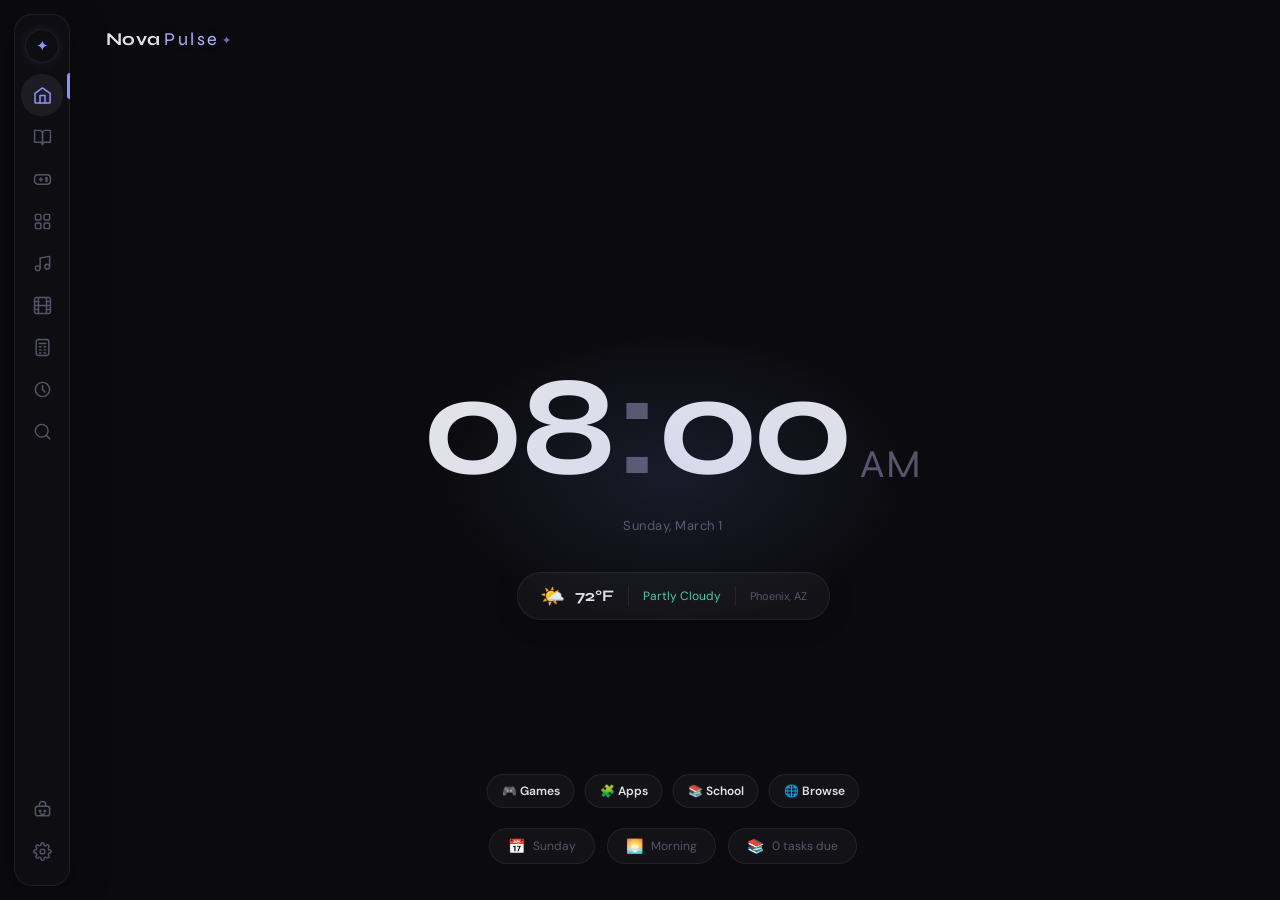
==== index.html @ 495b1337 "Merge branch 'main' into codex/make-proxy-browser-work-with-preferred-settings-zuhk61" ====
<!DOCTYPE html>
<html lang="en" data-theme="dark">
<head>
<meta charset="UTF-8">
<meta name="viewport" content="width=device-width, initial-scale=1.0">
<title>Nova Pulse ✦</title>
<link href="https://fonts.googleapis.com/css2?family=DM+Sans:ital,wght@0,300;0,400;0,500;0,600;1,300&family=Syne:wght@400;700;800&display=swap" rel="stylesheet">
<link rel="stylesheet" href="nova-pulse.css">
<script src="nova-pulse.js" defer></script>
</head>
<body>
<canvas id="sc"></canvas>

<!-- CUSTOM BACKGROUND LAYER -->
<div id="custom-bg-layer">
  <video id="custom-bg-video" autoplay muted loop playsinline style="display:none;"></video>
  <div id="custom-bg-overlay"></div>
</div>

<!-- SIDEBAR -->
<div class="sidebar" id="sb">
  <div class="sb-star" onclick="go('account',null,0)" title="Account">✦</div>
  <div class="ni active" id="n-home" onclick="go('home',this,58)">
    <svg viewBox="0 0 24 24" fill="none" stroke="currentColor" stroke-linecap="round" stroke-linejoin="round"><path d="M3 9.5L12 3l9 6.5V20a1 1 0 01-1 1H4a1 1 0 01-1-1z"/><path d="M9 21V12h6v9"/></svg>
    <div class="tip">Home ✦</div>
  </div>
  <div class="ni" id="n-school" onclick="go('school',this,104)">
    <svg viewBox="0 0 24 24" fill="none" stroke="currentColor" stroke-linecap="round" stroke-linejoin="round"><path d="M2 3h6a4 4 0 014 4v14a3 3 0 00-3-3H2z"/><path d="M22 3h-6a4 4 0 00-4 4v14a3 3 0 013-3h7z"/></svg>
    <div class="tip">School Hub ✦</div>
  </div>
  <div class="ni" id="n-games" onclick="go('games',this,150)">
    <svg viewBox="0 0 24 24" fill="none" stroke="currentColor" stroke-linecap="round" stroke-linejoin="round"><rect x="2" y="6" width="20" height="12" rx="4"/><line x1="8" y1="12" x2="12" y2="12"/><line x1="10" y1="10" x2="10" y2="14"/><circle cx="17" cy="10.5" r=".9" fill="currentColor"/><circle cx="17" cy="13.5" r=".9" fill="currentColor"/></svg>
    <div class="tip">Games ✦</div>
  </div>
  <div class="ni" id="n-apps" onclick="go('apps',this,196)">
    <svg viewBox="0 0 24 24" fill="none" stroke="currentColor" stroke-linecap="round" stroke-linejoin="round"><rect x="3" y="3" width="7" height="7" rx="1.5"/><rect x="14" y="3" width="7" height="7" rx="1.5"/><rect x="3" y="14" width="7" height="7" rx="1.5"/><rect x="14" y="14" width="7" height="7" rx="1.5"/></svg>
    <div class="tip">Apps ✦</div>
  </div>
  <div class="ni" id="n-music" onclick="go('music',this,242)">
    <svg viewBox="0 0 24 24" fill="none" stroke="currentColor" stroke-linecap="round" stroke-linejoin="round"><path d="M9 18V5l12-2v13"/><circle cx="6" cy="18" r="3"/><circle cx="18" cy="16" r="3"/></svg>
    <div class="tip">Music ✦</div>
  </div>
  <div class="ni" id="n-movies" onclick="go('movies',this,288)">
    <svg viewBox="0 0 24 24" fill="none" stroke="currentColor" stroke-linecap="round" stroke-linejoin="round"><rect x="2" y="2" width="20" height="20" rx="2"/><line x1="7" y1="2" x2="7" y2="22"/><line x1="17" y1="2" x2="17" y2="22"/><line x1="2" y1="12" x2="22" y2="12"/><line x1="2" y1="7" x2="7" y2="7"/><line x1="17" y1="7" x2="22" y2="7"/><line x1="2" y1="17" x2="7" y2="17"/><line x1="17" y1="17" x2="22" y2="17"/></svg>
    <div class="tip">Movies ✦</div>
  </div>
  <div class="ni" id="n-calculator" onclick="go('calculator',this,334)">
    <svg viewBox="0 0 24 24" fill="none" stroke="currentColor" stroke-linecap="round" stroke-linejoin="round"><rect x="4" y="2" width="16" height="20" rx="3"/><line x1="8" y1="7" x2="16" y2="7"/><line x1="8" y1="11" x2="10" y2="11"/><line x1="14" y1="11" x2="16" y2="11"/><line x1="8" y1="15" x2="10" y2="15"/><line x1="14" y1="15" x2="16" y2="15"/><line x1="8" y1="19" x2="10" y2="19"/><line x1="14" y1="19" x2="16" y2="19"/></svg>
    <div class="tip">Calculator ✦</div>
  </div>
  <div class="ni" id="n-pomodoro" onclick="go('pomodoro',this,380)">
    <svg viewBox="0 0 24 24" fill="none" stroke="currentColor" stroke-linecap="round" stroke-linejoin="round"><circle cx="12" cy="12" r="9"/><polyline points="12 7 12 12 15 15"/></svg>
    <div class="tip">Focus Timer ✦</div>
  </div>
  <div class="ni" id="n-browse" onclick="go('browse',this,426)">
    <svg viewBox="0 0 24 24" fill="none" stroke="currentColor" stroke-linecap="round" stroke-linejoin="round"><circle cx="11" cy="11" r="8"/><path d="M21 21l-4.35-4.35"/></svg>
    <div class="tip">Browse ✦</div>
  </div>
  <div class="spacer"></div>
  <div class="ni" id="n-ai" onclick="go('ai',this,0)">
    <svg viewBox="0 0 24 24" fill="none" stroke="currentColor" stroke-linecap="round" stroke-linejoin="round"><rect x="3" y="8" width="18" height="12" rx="3"/><path d="M8 8V6a4 4 0 018 0v2"/><circle cx="9" cy="14" r="1" fill="currentColor"/><circle cx="15" cy="14" r="1" fill="currentColor"/><path d="M9.5 17.5s.8.8 2.5.8 2.5-.8 2.5-.8"/></svg>
    <div class="tip">Nova AI ✦</div>
  </div>
  <div class="ni" id="n-settings" onclick="go('settings',this,0)">
    <svg viewBox="0 0 24 24" fill="none" stroke="currentColor" stroke-linecap="round" stroke-linejoin="round"><circle cx="12" cy="12" r="3"/><path d="M19.4 15a1.65 1.65 0 00.33 1.82l.06.06a2 2 0 010 2.83 2 2 0 01-2.83 0l-.06-.06a1.65 1.65 0 00-1.82-.33 1.65 1.65 0 00-1 1.51V21a2 2 0 01-4 0v-.09A1.65 1.65 0 009 19.4a1.65 1.65 0 00-1.82.33l-.06.06a2 2 0 01-2.83-2.83l.06-.06A1.65 1.65 0 004.68 15a1.65 1.65 0 00-1.51-1H3a2 2 0 010-4h.09A1.65 1.65 0 004.6 9a1.65 1.65 0 00-.33-1.82l-.06-.06a2 2 0 012.83-2.83l.06.06A1.65 1.65 0 009 4.68a1.65 1.65 0 001-1.51V3a2 2 0 014 0v.09a1.65 1.65 0 001 1.51 1.65 1.65 0 001.82-.33l.06-.06a2 2 0 012.83 2.83l-.06.06A1.65 1.65 0 0019.4 9a1.65 1.65 0 001.51 1H21a2 2 0 010 4h-.09a1.65 1.65 0 00-1.51 1z"/></svg>
    <div class="tip">Settings ✦</div>
  </div>
</div>

<!-- MAIN -->
<div class="main">
  <div class="topbar">
    <div id="pageLabel"><span class="brand-nova">Nova</span><span class="brand-pulse">Pulse</span><span class="brand-star">✦</span></div>
    <div id="greetBar"></div>
  </div>

  <!-- HOME -->
  <div class="page on" id="p-home">
    <div class="home-center">
      <div class="home-clock-wrap">
        <div class="home-greeting" id="hg">Good morning ☀️</div>
        <div class="home-clock">
          <span id="hh">08</span><span class="colon">:</span><span id="hm">00</span><span class="ampm" id="hampm">AM</span>
        </div>
        <div class="home-date" id="hdate">Sunday, March 1</div>
        <div class="home-weather">
          <span id="wIcon">🌤️</span>
          <div class="hw-temp" id="wTemp">72°F</div>
          <div class="hw-sep"></div>
          <div class="hw-desc" id="wDesc">Partly Cloudy</div>
          <div class="hw-sep"></div>
          <div class="hw-city">Phoenix, AZ</div>
        </div>
      </div>
      <div class="home-bottom">
        <div class="hb-pill"><span class="icon">📅</span><span id="hb-day">Sunday</span></div>
        <div class="hb-pill"><span class="icon" id="hb-icon">🌅</span><span id="hb-part">Morning</span></div>
        <div class="hb-pill" onclick="go('school',document.getElementById('n-school'),104)" style="cursor:pointer;"><span class="icon">📚</span><span id="task-count-pill">0 tasks due</span></div>
      </div>
      <div class="home-quick-nav">
        <button class="hq-btn" onclick="go('games',document.getElementById('n-games'),150)">🎮 Games</button>
        <button class="hq-btn" onclick="go('apps',document.getElementById('n-apps'),196)">🧩 Apps</button>
        <button class="hq-btn" onclick="go('school',document.getElementById('n-school'),104)">📚 School</button>
        <button class="hq-btn" onclick="go('browse',document.getElementById('n-browse'),426)">🌐 Browse</button>
      </div>
    </div>
  </div>

  <!-- SCHOOL HUB -->
  <div class="page" id="p-school">
    <div class="school-wrap">
      <div class="school-tasks">
        <div class="sh-panel" style="flex:1;display:flex;flex-direction:column;">
          <div class="sh-panel-title">To-Do<span class="badge" id="task-badge">0</span></div>
          <div class="subject-pills" id="subj-pills">
            <div class="subj-pill active" onclick="filterSubj(this,'All')" style="border-color:var(--accent);color:var(--accent);">All</div>
            <div class="subj-pill" onclick="filterSubj(this,'Math')" data-color="#ff6b6b">Math</div>
            <div class="subj-pill" onclick="filterSubj(this,'English')" data-color="#4ecba0">English</div>
            <div class="subj-pill" onclick="filterSubj(this,'Science')" data-color="#4da6ff">Science</div>
            <div class="subj-pill" onclick="filterSubj(this,'History')" data-color="#ffd166">History</div>
            <div class="subj-pill" onclick="filterSubj(this,'Other')" data-color="#bf55ff">Other</div>
          </div>
          <div class="task-add-row">
            <input class="task-add-input" id="task-input" placeholder="Add a task..." onkeydown="if(event.key==='Enter')addTask()">
            <button class="task-add-btn" onclick="addTask()">+</button>
          </div>
          <div class="task-list" id="task-list">
            <div style="text-align:center;color:var(--muted);font-size:12px;padding:20px 0;">No tasks yet — add one above ✦</div>
          </div>
          <div class="task-progress" id="task-progress" style="display:none;">
            <div class="tp-label"><span>Progress</span><span id="tp-pct">0%</span></div>
            <div class="tp-bar"><div class="tp-fill" id="tp-fill"></div></div>
          </div>
        </div>
        <div class="sh-panel">
          <div class="sh-panel-title">Upcoming ✦</div>
          <div class="upcoming-list">
            <div class="up-item"><div class="up-dot" style="background:#ff6b6b"></div><div class="up-text">Math Test Ch. 5</div><div class="up-due">Tomorrow</div></div>
            <div class="up-item"><div class="up-dot" style="background:#4da6ff"></div><div class="up-text">Science Lab Report</div><div class="up-due">Mar 5</div></div>
            <div class="up-item"><div class="up-dot" style="background:#4ecba0"></div><div class="up-text">English Essay Draft</div><div class="up-due">Mar 8</div></div>
            <div class="up-item"><div class="up-dot" style="background:#ffd166"></div><div class="up-text">History Project</div><div class="up-due">Mar 12</div></div>
          </div>
        </div>
      </div>
      <div class="school-notes">
        <div class="notes-toolbar">
          <button class="nt-btn" onclick="fmtNote('bold')" title="Bold"><b>B</b></button>
          <button class="nt-btn" onclick="fmtNote('italic')" title="Italic"><i>I</i></button>
          <button class="nt-btn" onclick="fmtNote('underline')" title="Underline"><u>U</u></button>
          <div class="nt-sep"></div>
          <button class="nt-btn" onclick="fmtNote('insertUnorderedList')">• List</button>
          <button class="nt-btn" onclick="fmtNote('insertOrderedList')">1. List</button>
          <div class="nt-sep"></div>
          <button class="nt-btn" onclick="clearNote()">🗑️</button>
          <div style="flex:1"></div>
          <input class="nt-title" id="note-title" placeholder="Note title...">
          <button class="nt-save" onclick="saveNote()">Save ✦</button>
        </div>
        <div class="notes-tabs" id="notes-tabs">
          <div class="note-tab active" data-id="0" onclick="switchNote(0)"><span class="tab-name">General Notes</span></div>
          <div class="note-tab-add" onclick="addNote()">+ New Note</div>
        </div>
        <div class="notes-editor-wrap">
          <div class="note-editor" id="note-editor" contenteditable="true" placeholder="Start typing your notes here... ✦"></div>
          <div class="note-footer"><span id="note-words">0 words</span><span id="note-saved" style="color:var(--accent2)"></span></div>
        </div>
      </div>
    </div>
  </div>

  <!-- GAMES -->
  <div class="page" id="p-games">
    <div class="games-wrap">
      <div class="games-header">
        <div>
          <div style="font-family:'Syne',sans-serif;font-size:26px;font-weight:800;color:var(--text);letter-spacing:-.5px;">Games ✦</div>
          <div style="font-size:12px;color:var(--muted);margin-top:2px;">Your library · what's hot right now</div>
        </div>
        <div class="games-filters"><div class="gf active">All</div><div class="gf">RPG</div><div class="gf">Action</div><div class="gf">Indie</div><div class="gf">Online</div></div>
      </div>
      <div class="game-hero"><div class="game-hero-art">🌌</div><div class="game-hero-info"><div class="game-hero-tag">✦ Featured Drop</div><div class="game-hero-title">Galactic Ops II</div><div class="game-hero-desc">The most anticipated sequel is here. Drop into a new galaxy, build your squad, and dominate cross-platform multiplayer like never before.</div><div class="game-hero-badges"><div class="gbadge">🚀 Shooter</div><div class="gbadge">👥 Multiplayer</div><div class="gbadge">⭐ 4.9</div></div></div></div>
      <div class="games-grid">
        <div class="gcard"><div class="gcard-badge">NEW</div><div class="gcard-thumb">🏎️</div><div class="gcard-body"><div class="gcard-title">Speed Racer X</div><div class="gcard-meta">Racing · 2024</div></div></div>
        <div class="gcard"><div class="gcard-badge">HOT</div><div class="gcard-thumb">⚔️</div><div class="gcard-body"><div class="gcard-title">Dark Realm</div><div class="gcard-meta">RPG · Open World</div></div></div>
        <div class="gcard"><div class="gcard-thumb">🧩</div><div class="gcard-body"><div class="gcard-title">Mindrift</div><div class="gcard-meta">Puzzle · Indie</div></div></div>
        <div class="gcard"><div class="gcard-badge">TOP</div><div class="gcard-thumb">🏆</div><div class="gcard-body"><div class="gcard-title">Arena Pro</div><div class="gcard-meta">Sports · Online</div></div></div>
        <div class="gcard"><div class="gcard-thumb">🌲</div><div class="gcard-body"><div class="gcard-title">Forest Survival</div><div class="gcard-meta">Survival · Co-op</div></div></div>
        <div class="gcard"><div class="gcard-badge">NEW</div><div class="gcard-thumb">🧟</div><div class="gcard-body"><div class="gcard-title">Dead Sector</div><div class="gcard-meta">Horror · Solo</div></div></div>
        <div class="gcard"><div class="gcard-thumb">🐉</div><div class="gcard-body"><div class="gcard-title">Dragon Keep</div><div class="gcard-meta">Fantasy · RPG</div></div></div>
        <div class="gcard"><div class="gcard-badge">HOT</div><div class="gcard-thumb">🤖</div><div class="gcard-body"><div class="gcard-title">Mech Storm</div><div class="gcard-meta">Action · PvP</div></div></div>
      </div>
    </div>
  </div>

  <!-- MOVIES -->
  <div class="page" id="p-movies">
    <div class="pc">
      <div class="ptitle">Movies</div><div class="psub">Trending & your watchlist ✦</div>
      <div style="display:grid;grid-template-columns:repeat(auto-fill,minmax(160px,1fr));gap:14px;">
        <div class="gcard"><div class="gcard-thumb">🌌</div><div class="gcard-body"><div class="gcard-title">Interstellar Drift</div><div class="gcard-meta">Sci-Fi · 2h 18m</div></div></div>
        <div class="gcard"><div class="gcard-thumb">🕵️</div><div class="gcard-body"><div class="gcard-title">The Last Signal</div><div class="gcard-meta">Thriller · 1h 52m</div></div></div>
        <div class="gcard"><div class="gcard-thumb">🐉</div><div class="gcard-body"><div class="gcard-title">Dragon's Oath</div><div class="gcard-meta">Fantasy · 2h 05m</div></div></div>
        <div class="gcard"><div class="gcard-thumb">🌊</div><div class="gcard-body"><div class="gcard-title">Abyss Below</div><div class="gcard-meta">Adventure · 1h 44m</div></div></div>
        <div class="gcard"><div class="gcard-thumb">👻</div><div class="gcard-body"><div class="gcard-title">Hollow House</div><div class="gcard-meta">Horror · 1h 30m</div></div></div>
        <div class="gcard"><div class="gcard-thumb">❤️</div><div class="gcard-body"><div class="gcard-title">Last Summer</div><div class="gcard-meta">Romance · 1h 58m</div></div></div>
      </div>
    </div>
  </div>

  <!-- MUSIC -->
  <div class="page" id="p-music">
    <div class="dl-banner" id="dl-banner">
      <span>⚠️ Music requires opening this file locally in your browser — not inside Claude.ai</span>
      <span class="dl-btn" onclick="document.getElementById('dl-banner').style.display='none'">Got it ✕</span>
    </div>
    <div class="music-wrap">
      <div class="music-player" id="music-player-card">
        <div class="mp-art" id="mp-art-area">
          <div class="mp-art-glow" id="mp-art-glow"></div>
          <div class="mp-art-icon" id="mp-art-emoji">🎵</div>
          <div class="mp-visualizer" id="mp-visualizer">
            <div class="vbar" style="height:40px;--spd:.4s"></div><div class="vbar" style="height:30px;--spd:.6s"></div>
            <div class="vbar" style="height:50px;--spd:.35s"></div><div class="vbar" style="height:25px;--spd:.55s"></div>
            <div class="vbar" style="height:45px;--spd:.45s"></div><div class="vbar" style="height:35px;--spd:.5s"></div>
            <div class="vbar" style="height:55px;--spd:.3s"></div><div class="vbar" style="height:28px;--spd:.65s"></div>
          </div>
        </div>
        <div class="mp-info">
          <div class="mp-dots"><div class="mp-dot active"></div><div class="mp-dot"></div><div class="mp-dot"></div></div>
          <div class="mp-title" id="mp-title">Not Playing</div>
          <div class="mp-sub" id="mp-sub">Search a song on the right ✦</div>
        </div>
        <div class="mp-bar"><div class="mp-prog" id="mp-prog"></div></div>
        <div class="mp-controls">
          <div class="mp-btn" onclick="prevTrack()"><svg viewBox="0 0 24 24" fill="none" stroke="currentColor" stroke-linecap="round" stroke-linejoin="round"><polygon points="19 20 9 12 19 4 19 20"/><line x1="5" y1="19" x2="5" y2="5"/></svg></div>
          <div class="mp-play" id="mp-play-btn" onclick="togglePlay()"><svg id="mp-play-icon" viewBox="0 0 24 24" fill="none" stroke="currentColor" stroke-linecap="round" stroke-linejoin="round"><polygon points="5 3 19 12 5 21 5 3" fill="currentColor" stroke="none"/></svg></div>
          <div class="mp-btn" onclick="nextTrack()"><svg viewBox="0 0 24 24" fill="none" stroke="currentColor" stroke-linecap="round" stroke-linejoin="round"><polygon points="5 4 15 12 5 20 5 4"/><line x1="19" y1="5" x2="19" y2="19"/></svg></div>
        </div>
        <div class="mp-extras">
          <div class="mp-extra-btn" id="repeat-btn" onclick="toggleRepeat()"><svg viewBox="0 0 24 24" fill="none" stroke="currentColor" stroke-linecap="round" stroke-linejoin="round"><polyline points="17 1 21 5 17 9"/><path d="M3 11V9a4 4 0 014-4h14"/><polyline points="7 23 3 19 7 15"/><path d="M21 13v2a4 4 0 01-4 4H3"/></svg><span style="font-size:10px;">Repeat</span></div>
          <div class="mp-extra-btn"><svg viewBox="0 0 24 24" fill="none" stroke="currentColor" stroke-linecap="round" stroke-linejoin="round"><path d="M21 15a2 2 0 01-2 2H7l-4 4V5a2 2 0 012-2h14a2 2 0 012 2z"/></svg></div>
        </div>
      </div>
      <div class="music-right">
        <div class="src-toggle-row">
          <div class="src-toggle">
            <div class="src-opt active" id="src-yt" onclick="switchSrc('yt')">
              <svg viewBox="0 0 24 24" fill="currentColor" width="13" height="13"><path d="M23.498 6.186a3.016 3.016 0 00-2.122-2.136C19.505 3.545 12 3.545 12 3.545s-7.505 0-9.377.505A3.017 3.017 0 00.502 6.186C0 8.07 0 12 0 12s0 3.93.502 5.814a3.016 3.016 0 002.122 2.136c1.871.505 9.376.505 9.376.505s7.505 0 9.377-.505a3.015 3.015 0 002.122-2.136C24 15.93 24 12 24 12s0-3.93-.502-5.814zM9.545 15.568V8.432L15.818 12l-6.273 3.568z"/></svg>
              YouTube
            </div>
            <div class="src-opt" id="src-sc" onclick="switchSrc('sc')">
              <svg viewBox="0 0 24 24" fill="currentColor" width="13" height="13"><path d="M1.175 12.225c-.067 0-.124.048-.133.114l-.415 2.526.415 2.48c.009.067.066.114.133.114.068 0 .124-.047.133-.114l.473-2.48-.473-2.526c-.009-.067-.065-.114-.133-.114zm11.39-3.666c-.032 0-.063.006-.093.018-.054-1.259-1.094-2.263-2.37-2.263-.325 0-.634.066-.916.183-.105.042-.133.085-.134.127v8.663c.001.046.035.085.081.093h3.432c.49 0 .888-.397.888-.886V9.447c0-.49-.397-.888-.888-.888z"/></svg>
              SoundCloud
            </div>
          </div>
          <div class="src-note" id="src-note">⚠️ Save file & open locally for audio</div>
        </div>
        <div id="yt-panel">
          <div class="yt-search-wrap">
            <div class="yt-search-bar">
              <svg viewBox="0 0 24 24" fill="currentColor" width="18" height="18" style="color:#ff0000;flex-shrink:0;"><path d="M23.498 6.186a3.016 3.016 0 00-2.122-2.136C19.505 3.545 12 3.545 12 3.545s-7.505 0-9.377.505A3.017 3.017 0 00.502 6.186C0 8.07 0 12 0 12s0 3.93.502 5.814a3.016 3.016 0 002.122 2.136c1.871.505 9.376.505 9.376.505s7.505 0 9.377-.505a3.015 3.015 0 002.122-2.136C24 15.93 24 12 24 12s0-3.93-.502-5.814zM9.545 15.568V8.432L15.818 12l-6.273 3.568z"/></svg>
              <input class="yt-search-input" id="yt-search-input" placeholder="Search any song, artist, album..." onkeydown="if(event.key==='Enter')ytSearch()">
              <button class="yt-search-btn" onclick="ytSearch()">Search</button>
            </div>
          </div>
        </div>
        <div id="sc-panel" style="display:none;flex-direction:column;gap:6px;">
          <div class="sc-add-wrap">
            <div style="color:#ff5500;display:flex;align-items:center;flex-shrink:0;">
              <svg viewBox="0 0 24 24" fill="currentColor" width="16" height="16"><path d="M1.175 12.225c-.067 0-.124.048-.133.114l-.415 2.526.415 2.48c.009.067.066.114.133.114.068 0 .124-.047.133-.114l.473-2.48-.473-2.526c-.009-.067-.065-.114-.133-.114z"/></svg>
            </div>
            <input class="sc-url-input" id="sc-url-input" placeholder="Paste a SoundCloud track URL..." onkeydown="if(event.key==='Enter')addScTrack()">
            <button class="sc-add-btn" onclick="addScTrack()">Add ✦</button>
          </div>
          <div class="sc-hint" id="sc-hint">e.g. soundcloud.com/artist/track-name</div>
          <iframe id="sc-iframe" style="display:none;" allow="autoplay"></iframe>
        </div>
        <div class="ms-list" id="ms-list">
          <div class="ms-empty"><div class="ms-empty-icon">▶️</div><div class="ms-empty-txt">Search a song above to start playing ✦</div></div>
        </div>
      </div>
    </div>
  </div>

  <!-- APPS -->
  <div class="page" id="p-apps">
    <div class="apps-wrap">
      <div style="display:flex;align-items:flex-end;justify-content:space-between;"><div><div style="font-family:'Syne',sans-serif;font-size:26px;font-weight:800;color:var(--text);letter-spacing:-.5px;">Apps ✦</div><div style="font-size:12px;color:var(--muted);margin-top:2px;">Your tools, utilities & daily drivers</div></div><div style="font-size:11px;color:var(--accent);font-style:italic;">Pulse picks ✦</div></div>
      <div class="apps-featured">
        <div class="app-feature-card"><div class="app-feat-icon">🗒️</div><div><div class="app-feat-name">Quick Notes</div><div class="app-feat-desc">Jot it down fast. Clean, minimal, no clutter.</div><div class="app-feat-tag">✦ Daily Driver</div></div></div>
        <div class="app-feature-card"><div class="app-feat-icon">🌤️</div><div><div class="app-feat-name">Weather Live</div><div class="app-feat-desc">Real-time forecasts, radar & hourly breakdowns.</div><div class="app-feat-tag">✦ Always On</div></div></div>
        <div class="app-feature-card"><div class="app-feat-icon">📊</div><div><div class="app-feat-name">Focus Stats</div><div class="app-feat-desc">Track your productive hours & streaks.</div><div class="app-feat-tag">✦ Productivity</div></div></div>
        <div class="app-feature-card"><div class="app-feat-icon">🔐</div><div><div class="app-feat-name">Vault</div><div class="app-feat-desc">Encrypted password & secrets manager.</div><div class="app-feat-tag">✦ Security</div></div></div>
      </div>
      <div><div class="apps-section-label">Utilities</div><div style="margin-top:10px;" class="apps-icon-grid"><div class="app-icon-btn"><div class="app-icon-box">🧮</div><div class="app-icon-label">Calc</div></div><div class="app-icon-btn"><div class="app-icon-box">📅</div><div class="app-icon-label">Calendar</div></div><div class="app-icon-btn"><div class="app-icon-box">⏱️</div><div class="app-icon-label">Timer</div></div><div class="app-icon-btn"><div class="app-icon-box">🔔</div><div class="app-icon-label">Reminders</div></div><div class="app-icon-btn"><div class="app-icon-box">📋</div><div class="app-icon-label">Clipboard</div></div><div class="app-icon-btn"><div class="app-icon-box">🗺️</div><div class="app-icon-label">Maps</div></div><div class="app-icon-btn"><div class="app-icon-box">💱</div><div class="app-icon-label">Convert</div></div><div class="app-icon-btn"><div class="app-icon-box">📡</div><div class="app-icon-label">Network</div></div></div></div>
      <div><div class="apps-section-label">Creative</div><div style="margin-top:10px;" class="apps-icon-grid"><div class="app-icon-btn"><div class="app-icon-box">🎨</div><div class="app-icon-label">Draw</div></div><div class="app-icon-btn"><div class="app-icon-box">📷</div><div class="app-icon-label">Camera</div></div><div class="app-icon-btn"><div class="app-icon-box">✂️</div><div class="app-icon-label">Edit</div></div><div class="app-icon-btn"><div class="app-icon-box">🎬</div><div class="app-icon-label">Clips</div></div><div class="app-icon-btn"><div class="app-icon-box">🖋️</div><div class="app-icon-label">Write</div></div><div class="app-icon-btn"><div class="app-icon-box">🎙️</div><div class="app-icon-label">Record</div></div></div></div>
    </div>
  </div>

  <!-- BROWSE -->
  <div class="page" id="p-browse">
    <div class="browse-wrap">
      <div class="browse-header-row">
        <div><div class="browse-title">Browse <span>Everything</span> ✦</div></div>
        <div class="browse-status" id="browse-status">Preferred proxy: Scramjet ✦</div>
      </div>
      <div class="browse-browser" id="browse-browser-shell">
        <div class="browse-toolbar">
          <div class="browse-toolbar-left">
            <button class="proxy-opt active" data-proxy="scramjet" onclick="setBrowseProxy('scramjet',this)">Scramjet</button>
            <button class="proxy-opt" data-proxy="ultraviolet" onclick="setBrowseProxy('ultraviolet',this)">Ultraviolet</button>
            <button class="proxy-opt" data-proxy="direct" onclick="setBrowseProxy('direct',this)">Direct</button>
          </div>
          <div class="browse-toolbar-right">
            <button class="browse-tool-btn" onclick="openBrowseInTab()">New Tab</button>
            <button class="browse-tool-btn" id="browse-fullscreen-btn" onclick="toggleBrowseFullscreen()">Fullscreen</button>
          </div>
        </div>
        <div class="browse-search browse-search-top">
          <svg viewBox="0 0 24 24" fill="none" stroke="currentColor" stroke-linecap="round" stroke-linejoin="round"><circle cx="11" cy="11" r="8"/><path d="M21 21l-4.35-4.35"/></svg>
          <input id="browse-input" placeholder="Search or enter URL..." onkeydown="if(event.key==='Enter')launchBrowse()">
          <button class="browse-go" onclick="launchBrowse()">Go ✦</button>
        </div>
        <div class="browse-cats browse-cats-compact">
          <div class="bcat" onclick="setBrowseInput('news.google.com')">📰 News</div><div class="bcat" onclick="setBrowseInput('espn.com')">🏅 Sports</div><div class="bcat" onclick="setBrowseInput('theverge.com')">💡 Tech</div><div class="bcat" onclick="setBrowseInput('youtube.com')">🍿 Entertainment</div><div class="bcat" onclick="setBrowseInput('finance.yahoo.com')">📈 Markets</div><div class="bcat" onclick="setBrowseInput('wikipedia.org')">🌍 World</div><div class="bcat" onclick="setBrowseInput('twitch.tv')">🎮 Gaming</div><div class="bcat" onclick="setBrowseInput('nasa.gov')">🔬 Science</div><div class="bcat" onclick="setBrowseInput('behance.net')">🎨 Art</div><div class="bcat" onclick="setBrowseInput('https://x.com/explore')">✦ Trending</div>
        </div>
        <iframe id="browse-frame" class="browse-frame" title="Nova Pulse Proxy Browser" referrerpolicy="no-referrer" sandbox="allow-forms allow-modals allow-pointer-lock allow-popups allow-same-origin allow-scripts"></iframe>
      </div>
      <div><div class="browse-title">Browse <span>Everything</span> ✦</div></div>
      <div class="browse-search">
        <svg viewBox="0 0 24 24" fill="none" stroke="currentColor" stroke-linecap="round" stroke-linejoin="round"><circle cx="11" cy="11" r="8"/><path d="M21 21l-4.35-4.35"/></svg>
        <input id="browse-input" placeholder="Search or enter URL..." onkeydown="if(event.key==='Enter')launchBrowse()">
        <button class="browse-go" onclick="launchBrowse()">Go ✦</button>
      </div>
      <div class="browse-proxy-row">
        <button class="proxy-opt active" data-proxy="scramjet" onclick="setBrowseProxy('scramjet',this)">Scramjet</button>
        <button class="proxy-opt" data-proxy="ultraviolet" onclick="setBrowseProxy('ultraviolet',this)">Ultraviolet</button>
        <button class="proxy-opt" data-proxy="direct" onclick="setBrowseProxy('direct',this)">Direct</button>
      </div>
      <div class="browse-status" id="browse-status">Preferred proxy: Scramjet ✦</div>
      <div class="browse-cats">
        <div class="bcat" onclick="setBrowseInput('news.google.com')">📰 News</div><div class="bcat" onclick="setBrowseInput('espn.com')">🏅 Sports</div><div class="bcat" onclick="setBrowseInput('theverge.com')">💡 Tech</div><div class="bcat" onclick="setBrowseInput('youtube.com')">🍿 Entertainment</div><div class="bcat" onclick="setBrowseInput('finance.yahoo.com')">📈 Markets</div><div class="bcat" onclick="setBrowseInput('wikipedia.org')">🌍 World</div><div class="bcat" onclick="setBrowseInput('twitch.tv')">🎮 Gaming</div><div class="bcat" onclick="setBrowseInput('nasa.gov')">🔬 Science</div><div class="bcat" onclick="setBrowseInput('behance.net')">🎨 Art</div><div class="bcat" onclick="setBrowseInput('https://x.com/explore')">✦ Trending</div>
      </div>
      <div class="browse-actions">
        <button class="browse-open-tab" onclick="openBrowseInTab()">Open in New Tab</button>
      </div>
      <iframe id="browse-frame" class="browse-frame" title="Nova Pulse Proxy Browser" referrerpolicy="no-referrer" sandbox="allow-forms allow-modals allow-pointer-lock allow-popups allow-same-origin allow-scripts"></iframe>
    </div>
  </div>

  <!-- NOVA AI -->
  <div class="page" id="p-ai">
    <div class="ai-full">
      <div class="aif-hdr">
        <div class="aif-av">✦</div>
        <div><div class="aif-nm">Nova AI ✦</div><div class="aif-st" id="ai-status">● Powered by Claude — always ready</div></div>
      </div>
      <div class="aif-msgs" id="am-f">
        <div class="msg bot">Hey! I'm Nova, powered by Claude AI ✦ Ask me anything — homework help, study tips, music, movies, life. I got you for real this time 🧠</div>
      </div>
      <div class="aif-ir">
        <input class="ai-in" id="ai-f" placeholder="Ask Nova anything..." onkeydown="if(event.key==='Enter')sendMsg()">
        <div class="ai-snd" onclick="sendMsg()"><svg viewBox="0 0 24 24" fill="none"><line x1="22" y1="2" x2="11" y2="13"/><polygon points="22 2 15 22 11 13 2 9 22 2"/></svg></div>
      </div>
    </div>
  </div>

  <!-- CALCULATOR -->
  <div class="page" id="p-calculator">
    <div class="calc-page-wrap">
      <div class="calc-page-panel">
        <div class="calc-display">
          <div class="calc-expr" id="calc-expr"></div>
          <div class="calc-result" id="calc-result">0</div>
        </div>
        <div class="calc-grid">
          <div class="cb fn clr" onclick="calcClear()">AC</div>
          <div class="cb fn" onclick="calcToggleSign()">+/−</div>
          <div class="cb fn" onclick="calcPercent()">%</div>
          <div class="cb op" onclick="calcOp('/')">÷</div>
          <div class="cb" onclick="calcNum('7')">7</div>
          <div class="cb" onclick="calcNum('8')">8</div>
          <div class="cb" onclick="calcNum('9')">9</div>
          <div class="cb op" onclick="calcOp('*')">×</div>
          <div class="cb" onclick="calcNum('4')">4</div>
          <div class="cb" onclick="calcNum('5')">5</div>
          <div class="cb" onclick="calcNum('6')">6</div>
          <div class="cb op" onclick="calcOp('-')">−</div>
          <div class="cb" onclick="calcNum('1')">1</div>
          <div class="cb" onclick="calcNum('2')">2</div>
          <div class="cb" onclick="calcNum('3')">3</div>
          <div class="cb op" onclick="calcOp('+')">+</div>
          <div class="cb zero" onclick="calcNum('0')">0</div>
          <div class="cb" onclick="calcDot()">.</div>
          <div class="cb eq" onclick="calcEquals()">=</div>
        </div>
      </div>
    </div>
  </div>

  <!-- POMODORO -->
  <div class="page" id="p-pomodoro">
    <div class="pomo-wrap">
      <div class="pomo-mode-tabs">
        <button class="pomo-tab active" onclick="setPomoMode('focus',this)">Focus</button>
        <button class="pomo-tab" onclick="setPomoMode('short',this)">Short Break</button>
        <button class="pomo-tab" onclick="setPomoMode('long',this)">Long Break</button>
      </div>
      <div class="pomo-ring-wrap">
        <svg class="pomo-svg" width="240" height="240" viewBox="0 0 240 240">
          <circle class="pomo-track" cx="120" cy="120" r="108"/>
          <circle class="pomo-fill" id="pomo-fill" cx="120" cy="120" r="108" stroke-dasharray="678.6" stroke-dashoffset="0" stroke="var(--accent)"/>
        </svg>
        <div class="pomo-center">
          <div class="pomo-time" id="pomo-display">25:00</div>
          <div class="pomo-label" id="pomo-mode-label">FOCUS</div>
        </div>
      </div>
      <div class="pomo-controls">
        <button class="pomo-btn" onclick="resetPomo()" title="Reset">↺</button>
        <button class="pomo-start" id="pomo-play-btn" onclick="togglePomo()">
          <svg id="pomo-icon" viewBox="0 0 24 24" fill="none"><polygon points="5 3 19 12 5 21 5 3" fill="white"/></svg>
        </button>
        <button class="pomo-btn" onclick="skipPomo()" title="Skip">⏭</button>
      </div>
      <div class="pomo-sessions" id="pomo-dots">
        <div class="pomo-dot"></div><div class="pomo-dot"></div><div class="pomo-dot"></div><div class="pomo-dot"></div>
      </div>
      <div class="pomo-stats">
        <div class="pomo-stat"><div class="pomo-stat-val" id="pomo-stat-sessions">0</div><div class="pomo-stat-label">Sessions</div></div>
        <div class="pomo-stat"><div class="pomo-stat-val" id="pomo-stat-mins">0</div><div class="pomo-stat-label">Min Focused</div></div>
        <div class="pomo-stat"><div class="pomo-stat-val" id="pomo-stat-streak">0</div><div class="pomo-stat-label">Streak 🔥</div></div>
      </div>
    </div>
  </div>

  <!-- ACCOUNT -->
  <div class="page" id="p-account">
    <div class="acc-wrap">
      <div class="acc-hero">
        <div class="acc-avatar">✦</div>
        <div><div class="acc-name-big" id="acc-name-display">Matthew Mateos</div><div class="acc-tag">Nova Pulse ✦ — Personal Account</div></div>
      </div>
      <div class="acc-grid">
        <div class="acc-card">
          <div class="acc-card-title">Profile</div>
          <div class="acc-row"><span class="acc-row-label">Name</span><span class="acc-row-val" id="acc-name-row">Matthew</span></div>
          <div class="acc-row"><span class="acc-row-label">Theme</span><span class="acc-row-val" id="acc-theme-row">Dark</span></div>
          <div class="acc-row"><span class="acc-row-label">Temp Unit</span><span class="acc-row-val" id="acc-unit-row">°F</span></div>
          <div class="acc-row"><span class="acc-row-label">Version</span><span class="acc-row-val">2.0 ✦</span></div>
        </div>
        <div class="acc-card">
          <div class="acc-card-title">Data & Export</div>
          <button class="acc-btn" onclick="exportData()"><svg viewBox="0 0 24 24" fill="none" stroke="currentColor" stroke-linecap="round" stroke-linejoin="round"><path d="M21 15v4a2 2 0 01-2 2H5a2 2 0 01-2-2v-4"/><polyline points="7 10 12 15 17 10"/><line x1="12" y1="15" x2="12" y2="3"/></svg>Export my data (.json)</button>
          <button class="acc-btn" onclick="copyLink()"><svg viewBox="0 0 24 24" fill="none" stroke="currentColor" stroke-linecap="round" stroke-linejoin="round"><path d="M10 13a5 5 0 007.54.54l3-3a5 5 0 00-7.07-7.07l-1.72 1.71"/><path d="M14 11a5 5 0 00-7.54-.54l-3 3a5 5 0 007.07 7.07l1.71-1.71"/></svg>Copy share link</button>
          <button class="acc-btn" onclick="clearPrefs()"><svg viewBox="0 0 24 24" fill="none" stroke="currentColor" stroke-linecap="round" stroke-linejoin="round"><polyline points="1 4 1 10 7 10"/><path d="M3.51 15a9 9 0 102.13-9.36L1 10"/></svg>Reset preferences</button>
        </div>
        <div class="acc-card" style="grid-column:1/-1;">
          <div class="acc-card-title">About Nova Pulse ✦</div>
          <div class="acc-row"><span class="acc-row-label">Built by</span><span class="acc-row-val">Matthew Mateos</span></div>
          <div class="acc-row"><span class="acc-row-label">Made with</span><span class="acc-row-val">Claude AI ✦</span></div>
          <div class="acc-row"><span class="acc-row-label">Philosophy</span><span class="acc-row-val">Light. Simple. Aesthetic.</span></div>
          <div class="acc-row" style="border:none"><span class="acc-row-label">Vibe</span><span class="acc-row-val" style="color:var(--accent)">Calm Pulse ✦</span></div>
          <button class="acc-btn danger" style="margin-top:14px;" onclick="confirmReset()"><svg viewBox="0 0 24 24" fill="none" stroke="currentColor" stroke-linecap="round" stroke-linejoin="round"><polyline points="3 6 5 6 21 6"/><path d="M19 6l-1 14a2 2 0 01-2 2H8a2 2 0 01-2-2L5 6"/><path d="M10 11v6"/><path d="M14 11v6"/></svg>Clear all data & reset</button>
        </div>
      </div>
    </div>
  </div>

  <!-- SETTINGS -->
  <div class="page" id="p-settings">
    <div class="pc">
      <div class="ptitle">Settings ✦</div><div class="psub">Personalize Nova Pulse ✦</div>
      <div class="sg">

        <!-- Name -->
        <div class="sc2" style="grid-column:1/-1;">
          <div class="sct">Your Name</div>
          <input class="ni2" id="nameIn" placeholder="Enter your name..." oninput="liveGreet()">
          <button class="sbtn" onclick="saveName()">Save ✦</button>
        </div>

        <!-- Theme -->
        <div class="sc2">
          <div class="sct">Theme</div>
          <div style="display:flex;flex-direction:column;gap:5px;">
            <div class="topt active" onclick="setTheme('dark',this)"><div class="tdot" style="background:linear-gradient(135deg,#131317,#8f8fff)"></div>Dark</div>
            <div class="topt" onclick="setTheme('mono',this)"><div class="tdot" style="background:linear-gradient(135deg,#0e0e0e,#e8e8e8)"></div>Mono ✦</div>
            <div class="topt" onclick="setTheme('light',this)"><div class="tdot" style="background:linear-gradient(135deg,#ededf2,#4a38e0)"></div>Light</div>
            <div class="topt" onclick="setTheme('ocean',this)"><div class="tdot" style="background:linear-gradient(135deg,#030810,#2aaeff)"></div>Ocean</div>
            <div class="topt" onclick="setTheme('rose',this)"><div class="tdot" style="background:linear-gradient(135deg,#0c0610,#ff58ae)"></div>Rose</div>
            <div class="topt" onclick="setTheme('sunset',this)"><div class="tdot" style="background:linear-gradient(135deg,#0f0800,#ff9a2e)"></div>Sunset</div>
            <div class="topt" onclick="setTheme('mint',this)"><div class="tdot" style="background:linear-gradient(135deg,#e2f5ed,#00b87a)"></div>Mint</div>
            <div class="topt" onclick="setTheme('violet',this)"><div class="tdot" style="background:linear-gradient(135deg,#08020f,#c060ff)"></div>Violet</div>
          </div>
        </div>

        <!-- Display -->
        <div class="sc2">
          <div class="sct">Display</div>
          <div style="display:flex;flex-direction:column;gap:3px;">
            <div class="trow">24-hour clock<label class="sw"><input type="checkbox" id="t24" onchange="u24=this.checked"><span class="sw-sl"></span></label></div>
            <div class="trow">Show seconds<label class="sw"><input type="checkbox" id="tSec" checked onchange="uSec=this.checked"><span class="sw-sl"></span></label></div>
            <div class="trow">Star background<label class="sw"><input type="checkbox" id="tStar" checked onchange="starsOn=this.checked;if(!starsOn)ctx.clearRect(0,0,cv.width,cv.height);else drawS()"><span class="sw-sl"></span></label></div>
            <div class="trow" style="border:none;padding-top:10px;">Temperature
              <div class="ubr"><div class="ub active" id="uF" onclick="setU('F')">°F</div><div class="ub" id="uC" onclick="setU('C')">°C</div></div>
            </div>
          </div>
        </div>

        <!-- Custom Background — full width -->
        <div class="sc2" style="grid-column:1/-1;">
          <div class="sct">Custom Background</div>

          <!-- Type selector -->
          <div class="bg-type-row">
            <button class="bg-type-btn active" id="bg-type-none" onclick="switchBgType('none')">None</button>
            <button class="bg-type-btn" id="bg-type-color" onclick="switchBgType('color')">🎨 Color</button>
            <button class="bg-type-btn" id="bg-type-gradient" onclick="switchBgType('gradient')">🌈 Gradient</button>
            <button class="bg-type-btn" id="bg-type-image" onclick="switchBgType('image')">🖼️ Image URL</button>
            <button class="bg-type-btn" id="bg-type-video" onclick="switchBgType('video')">🎬 Video URL</button>
          </div>

          <!-- Preview box -->
          <div class="bg-preview" id="bg-preview-box">
            <div style="color:var(--muted);font-size:11px;display:flex;height:100%;align-items:center;justify-content:center;">No background set</div>
          </div>

          <!-- NONE section (default, nothing shown) -->
          <div class="bg-section active" id="bg-sec-none">
            <span style="font-size:12px;color:var(--muted);">Background uses your selected theme color.</span>
          </div>

          <!-- COLOR section -->
          <div class="bg-section" id="bg-sec-color">
            <div style="font-size:12px;color:var(--muted);margin-bottom:6px;">Pick a solid color:</div>
            <div class="color-row" id="bg-color-swatches"></div>
            <button class="bg-clear-btn" onclick="clearBg();switchBgType('none')">Clear background</button>
          </div>

          <!-- GRADIENT section -->
          <div class="bg-section" id="bg-sec-gradient">
            <div style="font-size:12px;color:var(--muted);margin-bottom:6px;">Choose a gradient preset:</div>
            <div class="color-row" id="bg-gradient-swatches" style="flex-wrap:wrap;gap:8px;"></div>
            <button class="bg-clear-btn" onclick="clearBg();switchBgType('none')">Clear background</button>
          </div>

          <!-- IMAGE section -->
          <div class="bg-section" id="bg-sec-image">
            <div style="font-size:12px;color:var(--muted);margin-bottom:6px;">Paste a direct image URL (.jpg, .png, .webp):</div>
            <div style="display:flex;gap:8px;">
              <input class="ni2" id="bg-image-url" placeholder="https://example.com/image.jpg" style="margin-bottom:0;flex:1;" onkeydown="if(event.key==='Enter')applyBgImage()">
              <button class="sbtn" onclick="applyBgImage()" style="padding:9px 16px;">Apply ✦</button>
            </div>
            <div style="font-size:11px;color:var(--muted);margin-top:4px;">Tip: Use Unsplash, Imgur, or any direct image link</div>
            <button class="bg-clear-btn" onclick="clearBg();switchBgType('none')">Clear background</button>
          </div>

          <!-- VIDEO section -->
          <div class="bg-section" id="bg-sec-video">
            <div style="font-size:12px;color:var(--muted);margin-bottom:6px;">Paste a direct video URL (.mp4, .webm):</div>
            <div style="display:flex;gap:8px;">
              <input class="ni2" id="bg-video-url" placeholder="https://example.com/video.mp4" style="margin-bottom:0;flex:1;" onkeydown="if(event.key==='Enter')applyBgVideo()">
              <button class="sbtn" onclick="applyBgVideo()" style="padding:9px 16px;">Apply ✦</button>
            </div>
            <div style="font-size:11px;color:var(--muted);margin-top:4px;">Video plays muted & looped. Must be a direct .mp4 or .webm link.</div>
            <button class="bg-clear-btn" onclick="clearBg();switchBgType('none')">Clear background</button>
          </div>

        </div><!-- /bg card -->
      </div>
    </div>
  </div>

</div><!-- /main -->

</body>
</html>
---- nova-pulse.css ----
:root[data-theme="dark"]{--bg:#0b0b0e;--surface:#131317;--surface2:#1c1c22;--border:rgba(255,255,255,0.07);--text:#e2e2ea;--muted:#55556a;--accent:#8f8fff;--accent2:#4ecba0;--glow:rgba(143,143,255,0.12);--sb:#0e0e12;--star:rgba(255,255,255,0.6);--input-bg:#1c1c22;--input-text:#e2e2ea;--btn-text:#fff;}
:root[data-theme="mono"]{--bg:#0e0e0e;--surface:#1a1a1a;--surface2:#252525;--border:rgba(255,255,255,0.13);--text:#f0f0f0;--muted:#888;--accent:#e8e8e8;--accent2:#aaa;--glow:rgba(255,255,255,0.07);--sb:#141414;--star:rgba(255,255,255,0.88);--input-bg:#252525;--input-text:#f0f0f0;--btn-text:#111;}
:root[data-theme="light"]{--bg:#ededf2;--surface:#fff;--surface2:#e4e4ec;--border:rgba(0,0,0,0.07);--text:#111118;--muted:#8888a0;--accent:#4a38e0;--accent2:#12a870;--glow:rgba(74,56,224,0.08);--sb:#e6e6ee;--star:transparent;--input-bg:#f5f5fa;--input-text:#111118;--btn-text:#fff;}
:root[data-theme="ocean"]{--bg:#030810;--surface:#060d1c;--surface2:#0a1628;--border:rgba(56,180,255,0.1);--text:#bcdeff;--muted:#3a6080;--accent:#2aaeff;--accent2:#00ffc8;--glow:rgba(42,174,255,0.12);--sb:#040a14;--star:rgba(130,200,255,0.5);--input-bg:#0a1628;--input-text:#bcdeff;--btn-text:#fff;}
:root[data-theme="rose"]{--bg:#0c0610;--surface:#130918;--surface2:#1b0f22;--border:rgba(255,100,160,0.1);--text:#eecfee;--muted:#7a4a7a;--accent:#ff58ae;--accent2:#bf55ff;--glow:rgba(255,88,174,0.12);--sb:#0e0814;--star:rgba(255,155,215,0.5);--input-bg:#1b0f22;--input-text:#eecfee;--btn-text:#fff;}
:root[data-theme="sunset"]{--bg:#0f0800;--surface:#1a1000;--surface2:#241800;--border:rgba(255,160,50,0.12);--text:#ffe8c0;--muted:#8a6030;--accent:#ff9a2e;--accent2:#ff5f5f;--glow:rgba(255,154,46,0.14);--sb:#140c00;--star:rgba(255,180,80,0.5);--input-bg:#241800;--input-text:#ffe8c0;--btn-text:#fff;}
:root[data-theme="mint"]{--bg:#f0faf6;--surface:#fff;--surface2:#e2f5ed;--border:rgba(0,0,0,0.06);--text:#0e2a1e;--muted:#6b9e88;--accent:#00b87a;--accent2:#007aff;--glow:rgba(0,184,122,0.1);--sb:#e4f5ee;--star:transparent;--input-bg:#e8f8f2;--input-text:#0e2a1e;--btn-text:#fff;}
:root[data-theme="violet"]{--bg:#08020f;--surface:#100520;--surface2:#180830;--border:rgba(180,100,255,0.12);--text:#e8d8ff;--muted:#6a4080;--accent:#c060ff;--accent2:#7eb8ff;--glow:rgba(192,96,255,0.15);--sb:#0c0318;--star:rgba(200,140,255,0.5);--input-bg:#180830;--input-text:#e8d8ff;--btn-text:#fff;}

[data-theme="mono"] .sh-panel,[data-theme="mono"] .task-item,[data-theme="mono"] .task-text,[data-theme="mono"] .note-editor,[data-theme="mono"] .up-text,[data-theme="mono"] .up-due,[data-theme="mono"] .sh-panel-title,[data-theme="mono"] .note-footer,[data-theme="mono"] .ms-track-name,[data-theme="mono"] .mp-title,[data-theme="mono"] .acc-row-val,[data-theme="mono"] .acc-name-big{color:var(--text);}
[data-theme="mono"] .task-add-input,[data-theme="mono"] .note-editor,[data-theme="mono"] .ni2,[data-theme="mono"] .ai-in,[data-theme="mono"] .ms-search input,[data-theme="mono"] .browse-search input{background:#252525 !important;color:#f0f0f0 !important;}
[data-theme="mono"] .pomo-time,[data-theme="mono"] .pomo-label,[data-theme="mono"] .pomo-stat-val,[data-theme="mono"] .pomo-stat-label,[data-theme="mono"] .pomo-stat,[data-theme="mono"] .pomo-tab,[data-theme="mono"] .pomo-btn{color:#f0f0f0 !important;}
[data-theme="mono"] .pomo-stat{background:#1a1a1a !important;border-color:rgba(255,255,255,0.13) !important;}
[data-theme="mono"] .pomo-stat-val{color:#e8e8e8 !important;font-size:22px !important;}
[data-theme="mono"] .pomo-btn{background:#1a1a1a !important;border-color:rgba(255,255,255,0.13) !important;color:#f0f0f0 !important;}
[data-theme="mono"] .pomo-mode-tabs{background:#1a1a1a !important;border-color:rgba(255,255,255,0.13) !important;}
[data-theme="mono"] .pomo-tab.active{background:#e8e8e8 !important;color:#111 !important;}
[data-theme="mono"] .notes-toolbar{background:#1a1a1a !important;}
[data-theme="mono"] .nt-btn{color:#f0f0f0 !important;background:#252525 !important;border-color:rgba(255,255,255,0.13) !important;}
[data-theme="mono"] .nt-btn:hover,[data-theme="mono"] .nt-btn.active{color:#111 !important;background:#e8e8e8 !important;}
[data-theme="mono"] .nt-title{color:#f0f0f0 !important;}
[data-theme="mono"] .nt-save{color:#111 !important;background:#e8e8e8 !important;}
[data-theme="mono"] .note-tab{color:#f0f0f0 !important;background:#1a1a1a !important;}
[data-theme="mono"] .note-tab.active{background:#e8e8e8 !important;color:#111 !important;}
[data-theme="mono"] .note-tab-add{color:#888 !important;}
[data-theme="mono"] .mp-btn{color:#f0f0f0 !important;}
[data-theme="mono"] .mp-btn:hover{color:#e8e8e8 !important;}
[data-theme="mono"] .mp-play{background:#e8e8e8 !important;}
[data-theme="mono"] .mp-play svg{stroke:#111 !important;fill:#111 !important;}
[data-theme="mono"] .mp-extra-btn{color:#888 !important;}
[data-theme="mono"] .mp-extra-btn:hover{color:#f0f0f0 !important;}
[data-theme="mono"] .mp-title{color:#f0f0f0 !important;}
[data-theme="mono"] .mp-sub{color:#888 !important;}

*,*::before,*::after{box-sizing:border-box;margin:0;padding:0;}
body{font-family:'DM Sans',sans-serif;background:var(--bg);color:var(--text);height:100vh;display:flex;overflow:hidden;transition:background .5s,color .5s;position:relative;}
input,textarea,[contenteditable]{color:var(--input-text,var(--text));background:var(--input-bg,var(--surface2));}
#sc{position:fixed;inset:0;pointer-events:none;z-index:0;}

/* CUSTOM BACKGROUND */
#custom-bg-layer{position:fixed;inset:0;z-index:0;pointer-events:none;opacity:0;transition:opacity .6s;}
#custom-bg-layer.active{opacity:1;}
#custom-bg-video{position:absolute;inset:0;width:100%;height:100%;object-fit:cover;}
#custom-bg-overlay{position:absolute;inset:0;background:rgba(0,0,0,0.45);}

/* SIDEBAR */
.sidebar{width:56px;margin:14px 0 14px 14px;background:var(--sb);border:1px solid var(--border);border-radius:18px;display:flex;flex-direction:column;align-items:center;padding:14px 0;gap:2px;z-index:100;flex-shrink:0;box-shadow:0 8px 40px rgba(0,0,0,.3);transition:background .5s,border-color .5s;position:relative;}
.sidebar::after{content:'';position:absolute;right:-1px;width:3px;height:26px;background:var(--accent);border-radius:4px 0 0 4px;transition:top .3s cubic-bezier(.4,0,.2,1),background .5s;top:58px;}
.sb-star{width:34px;height:34px;border-radius:50%;border:1.5px solid var(--border);display:flex;align-items:center;justify-content:center;font-size:15px;color:var(--accent);cursor:pointer;margin-bottom:10px;transition:border-color .3s,box-shadow .3s,color .5s;box-shadow:0 0 10px var(--glow);}
.sb-star:hover{border-color:var(--accent);box-shadow:0 0 20px var(--glow);}
.ni{position:relative;width:40px;height:40px;display:flex;align-items:center;justify-content:center;border-radius:50%;cursor:pointer;color:var(--muted);transition:background .2s,transform .2s,color .2s;}
.ni:hover,.ni.active{background:var(--surface2);color:var(--accent);transform:scale(1.06);}
.ni svg{width:19px;height:19px;stroke-width:1.8;}
.ni .tip{position:absolute;left:calc(100% + 14px);top:50%;transform:translateY(-50%) translateX(-6px);background:var(--surface2);border:1px solid var(--border);color:var(--text);padding:5px 12px;border-radius:9px;font-size:11.5px;font-weight:500;white-space:nowrap;pointer-events:none;opacity:0;transition:opacity .2s,transform .2s;z-index:999;box-shadow:0 6px 24px rgba(0,0,0,.4);}
.ni .tip::before{content:'';position:absolute;right:100%;top:50%;transform:translateY(-50%);border:5px solid transparent;border-right-color:var(--surface2);}
.ni:hover .tip{opacity:1;transform:translateY(-50%) translateX(0);}
.spacer{flex:1;}

/* MAIN */
.main{flex:1;display:flex;flex-direction:column;overflow:hidden;position:relative;z-index:1;margin:14px 14px 14px 10px;border-radius:16px;background:transparent;}
.page{display:none;flex:1;overflow:hidden;}
.page.on{display:flex;flex-direction:column;animation:pageIn .32s cubic-bezier(.4,0,.2,1);}
@keyframes pageIn{from{opacity:0;transform:translateY(10px) scale(.985)}to{opacity:1;transform:translateY(0) scale(1)}}

/* TOPBAR */
.topbar{height:50px;display:flex;align-items:center;justify-content:space-between;padding:0 26px;flex-shrink:0;}
#pageLabel{font-family:'Syne',sans-serif;font-size:18px;letter-spacing:.3px;}
.brand-nova{font-weight:700;color:var(--text);}
.brand-pulse{font-weight:300;color:var(--accent);letter-spacing:2.5px;margin-left:4px;filter:brightness(1.25);text-shadow:0 0 16px var(--glow);}
.brand-star{font-size:11px;color:var(--accent);opacity:.8;margin-left:2px;position:relative;top:-1px;}
#greetBar{font-size:11.5px;color:var(--muted);font-style:italic;max-width:420px;text-align:right;opacity:0;transition:opacity .7s;-webkit-mask-image:linear-gradient(to right,transparent 0%,black 10%,black 100%);mask-image:linear-gradient(to right,transparent 0%,black 10%,black 100%);padding-left:20px;}
#greetBar.show{opacity:1;}

/* CALCULATOR PAGE — FIXED (removed stray closing brace) */
#p-calculator{background:transparent;}
.calc-page-wrap{flex:1;display:flex;align-items:center;justify-content:center;padding:28px;}
.calc-page-panel{
  width:300px;
  background:var(--surface);
  border:1px solid var(--border);
  border-radius:24px;
  padding:20px;
  box-shadow:0 24px 80px rgba(0,0,0,.5), 0 0 0 1px var(--border);
}
.calc-display{background:var(--surface2);border:1px solid var(--border);border-radius:12px;padding:12px 16px;margin-bottom:12px;text-align:right;min-height:64px;display:flex;flex-direction:column;justify-content:flex-end;gap:2px;}
.calc-expr{font-size:11px;color:var(--muted);min-height:14px;letter-spacing:.3px;overflow:hidden;text-overflow:ellipsis;white-space:nowrap;}
.calc-result{font-family:'Syne',sans-serif;font-size:32px;font-weight:700;color:var(--text);letter-spacing:-1px;line-height:1;overflow:hidden;text-overflow:ellipsis;white-space:nowrap;transition:color .2s;}
.calc-result.accent{color:var(--accent);}
.calc-grid{display:grid;grid-template-columns:repeat(4,1fr);gap:7px;}
.cb{height:48px;border-radius:11px;border:1px solid var(--border);background:var(--surface2);color:var(--text);font-family:'DM Sans',sans-serif;font-size:14px;font-weight:600;cursor:pointer;transition:background .15s,transform .12s,border-color .15s,color .15s,box-shadow .15s;display:flex;align-items:center;justify-content:center;user-select:none;}
.cb:hover{background:var(--border);border-color:var(--accent);box-shadow:0 0 12px var(--glow);}
.cb:active{transform:scale(.93);}
.cb.op{color:var(--accent);border-color:rgba(143,143,255,.2);background:rgba(143,143,255,.06);}
.cb.op:hover{background:rgba(143,143,255,.15);border-color:var(--accent);}
.cb.fn{color:var(--muted);font-size:12px;}
.cb.eq{background:var(--accent);color:#fff;border-color:transparent;box-shadow:0 0 16px var(--glow);font-size:18px;}
.cb.eq:hover{opacity:.88;box-shadow:0 0 28px var(--glow);}
.cb.zero{grid-column:span 2;}
.cb.clr{color:#ff6b6b;border-color:rgba(255,107,107,.2);background:rgba(255,107,107,.05);}
.cb.clr:hover{background:rgba(255,107,107,.12);border-color:#ff6b6b;}
[data-theme="ocean"] .cb.op,[data-theme="rose"] .cb.op,[data-theme="sunset"] .cb.op,[data-theme="violet"] .cb.op{color:var(--accent);}
[data-theme="light"] .cb,[data-theme="mint"] .cb{color:var(--text);}

/* HOME */
#p-home{background:transparent;position:relative;}
.home-center{flex:1;display:flex;flex-direction:column;align-items:center;justify-content:center;gap:0;position:relative;}
.home-center::before{content:'';position:absolute;width:500px;height:300px;background:radial-gradient(ellipse,var(--glow) 0%,transparent 70%);pointer-events:none;}
.home-clock-wrap{display:flex;flex-direction:column;align-items:center;gap:10px;}
.home-greeting{font-size:13px;font-weight:400;color:var(--accent2);letter-spacing:.5px;opacity:0;transform:translateY(6px);transition:opacity .8s,transform .8s;min-height:18px;text-align:center;}
.home-greeting.show{opacity:1;transform:translateY(0);}
.home-clock{font-family:'Syne',sans-serif;font-size:clamp(72px,11vw,148px);font-weight:700;line-height:1;letter-spacing:-5px;color:var(--text);font-variant-numeric:tabular-nums;transition:color .5s;display:flex;align-items:baseline;gap:0;}
.home-clock .colon{color:var(--muted);margin:0 4px;animation:blink-colon 1s step-end infinite;}
@keyframes blink-colon{0%,100%{opacity:1}50%{opacity:.25}}
.home-clock .ampm{font-size:.28em;font-weight:400;color:var(--muted);letter-spacing:2px;margin-left:12px;align-self:flex-end;margin-bottom:14px;}
.home-date{font-size:13px;color:var(--muted);letter-spacing:.5px;text-align:center;margin-top:8px;}
.home-weather{display:flex;align-items:center;gap:10px;margin-top:28px;background:var(--surface);border:1px solid var(--border);border-radius:50px;padding:10px 22px;box-shadow:0 4px 24px rgba(0,0,0,.2);transition:background .5s;}
.home-weather span{font-size:20px;}
.hw-temp{font-family:'Syne',sans-serif;font-size:16px;font-weight:700;color:var(--text);}
.hw-desc{font-size:12px;color:var(--accent2);}
.hw-city{font-size:11px;color:var(--muted);}
.hw-sep{width:1px;height:20px;background:var(--border);margin:0 4px;}
.home-bottom{position:absolute;bottom:22px;left:50%;transform:translateX(-50%);display:flex;gap:12px;}
.hb-pill{background:var(--surface);border:1px solid var(--border);border-radius:50px;padding:8px 18px;display:flex;align-items:center;gap:8px;font-size:12px;color:var(--muted);transition:border-color .2s,color .2s;cursor:default;}
.hb-pill:hover{border-color:var(--accent);color:var(--text);}
.hb-pill .icon{font-size:14px;}
.home-quick-nav{position:absolute;bottom:78px;left:50%;transform:translateX(-50%);display:flex;gap:10px;flex-wrap:wrap;justify-content:center;max-width:80%;}
.hq-btn{background:var(--surface);border:1px solid var(--border);color:var(--text);padding:8px 14px;border-radius:999px;font-size:12px;font-family:'DM Sans',sans-serif;font-weight:600;cursor:pointer;transition:all .2s;}
.hq-btn:hover{border-color:var(--accent);color:var(--accent);background:var(--surface2);transform:translateY(-1px);}

/* SCHOOL HUB */
#p-school{background:transparent;}
.school-wrap{flex:1;display:flex;gap:14px;padding:18px 22px;overflow:hidden;}
.school-tasks{width:320px;flex-shrink:0;display:flex;flex-direction:column;gap:12px;}
.sh-panel{background:var(--surface);border:1px solid var(--border);border-radius:16px;padding:18px;transition:background .5s;}
.sh-panel-title{font-family:'Syne',sans-serif;font-size:14px;font-weight:700;color:var(--text);margin-bottom:14px;display:flex;align-items:center;justify-content:space-between;}
.sh-panel-title .badge{font-size:10px;font-weight:700;padding:3px 9px;border-radius:50px;background:var(--accent);color:#fff;font-family:'DM Sans',sans-serif;}
.subject-pills{display:flex;flex-wrap:wrap;gap:6px;margin-bottom:14px;}
.subj-pill{padding:4px 12px;border-radius:50px;font-size:11px;font-weight:600;border:1px solid var(--border);color:var(--muted);cursor:pointer;transition:all .2s;}
.subj-pill:hover{border-color:var(--accent);color:var(--accent);}
.subj-pill.active{color:#fff;border-color:transparent;}
.task-add-row{display:flex;gap:8px;margin-bottom:10px;}
.task-add-input{flex:1;background:var(--surface2);border:1px solid var(--border);border-radius:10px;padding:8px 12px;font-family:'DM Sans',sans-serif;font-size:13px;color:var(--text);outline:none;transition:border-color .2s;}
.task-add-input:focus{border-color:var(--accent);}
.task-add-input::placeholder{color:var(--muted);}
.task-add-btn{width:34px;height:34px;border-radius:10px;background:var(--accent);border:none;color:#fff;font-size:18px;cursor:pointer;display:flex;align-items:center;justify-content:center;transition:opacity .2s,transform .2s;box-shadow:0 0 12px var(--glow);}
.task-add-btn:hover{opacity:.85;transform:scale(1.05);}
.task-list{display:flex;flex-direction:column;gap:6px;max-height:280px;overflow-y:auto;}
.task-list::-webkit-scrollbar{width:3px;}
.task-list::-webkit-scrollbar-thumb{background:var(--border);border-radius:3px;}
.task-item{display:flex;align-items:center;gap:10px;padding:9px 12px;border-radius:10px;background:var(--surface2);border:1px solid var(--border);transition:all .2s;cursor:pointer;animation:fadeSlide .3s ease;}
@keyframes fadeSlide{from{opacity:0;transform:translateY(-8px)}to{opacity:1;transform:translateY(0)}}
.task-item:hover{border-color:var(--accent);}
.task-item.done .task-text{text-decoration:line-through;color:var(--muted);}
.task-check{width:18px;height:18px;border-radius:5px;border:1.5px solid var(--border);flex-shrink:0;display:flex;align-items:center;justify-content:center;transition:all .2s;background:transparent;}
.task-item.done .task-check{background:var(--accent2);border-color:var(--accent2);}
.task-check svg{width:10px;height:10px;stroke:white;stroke-width:3;opacity:0;transition:opacity .2s;}
.task-item.done .task-check svg{opacity:1;}
.task-text{flex:1;font-size:13px;color:var(--text);transition:color .2s;}
.task-subj{font-size:10px;font-weight:600;padding:2px 7px;border-radius:50px;color:#fff;letter-spacing:.3px;}
.task-del{opacity:0;font-size:14px;color:var(--muted);cursor:pointer;transition:opacity .2s,color .2s;padding:2px;}
.task-item:hover .task-del{opacity:1;}
.task-del:hover{color:#ff6060;}
.task-progress{margin-top:10px;}
.tp-label{display:flex;justify-content:space-between;font-size:11px;color:var(--muted);margin-bottom:5px;}
.tp-bar{height:4px;background:var(--surface2);border-radius:4px;overflow:hidden;}
.tp-fill{height:100%;background:linear-gradient(90deg,var(--accent),var(--accent2));border-radius:4px;transition:width .5s cubic-bezier(.4,0,.2,1);}
.upcoming-list{display:flex;flex-direction:column;gap:6px;}
.up-item{display:flex;align-items:center;gap:10px;padding:8px 10px;border-radius:9px;background:var(--surface2);}
.up-dot{width:8px;height:8px;border-radius:50%;flex-shrink:0;}
.up-text{flex:1;font-size:12px;color:var(--text);}
.up-due{font-size:10px;color:var(--muted);}
.school-notes{flex:1;display:flex;flex-direction:column;gap:12px;min-width:0;}
.notes-toolbar{display:flex;align-items:center;gap:8px;background:var(--surface);border:1px solid var(--border);border-radius:12px;padding:8px 14px;flex-shrink:0;}
.nt-btn{padding:5px 10px;border-radius:7px;font-size:12px;font-weight:600;cursor:pointer;color:var(--muted);border:1px solid transparent;background:transparent;font-family:'DM Sans',sans-serif;transition:all .2s;display:flex;align-items:center;gap:5px;}
.nt-btn:hover,.nt-btn.active{background:var(--surface2);color:var(--accent);border-color:var(--border);}
.nt-sep{width:1px;height:18px;background:var(--border);margin:0 2px;}
.nt-title{flex:1;background:transparent;border:none;outline:none;font-family:'Syne',sans-serif;font-size:14px;font-weight:700;color:var(--text);text-align:right;}
.nt-title::placeholder{color:var(--muted);}
.nt-save{padding:5px 14px;border-radius:7px;background:var(--accent);color:#fff;border:none;font-family:'DM Sans',sans-serif;font-size:12px;font-weight:600;cursor:pointer;transition:opacity .2s;box-shadow:0 0 10px var(--glow);}
.nt-save:hover{opacity:.85;}
.notes-tabs{display:flex;gap:8px;flex-shrink:0;flex-wrap:wrap;}
.note-tab{padding:6px 14px;border-radius:8px;background:var(--surface);border:1px solid var(--border);font-size:12px;font-weight:500;color:var(--muted);cursor:pointer;transition:all .2s;display:flex;align-items:center;gap:6px;}
.note-tab:hover{border-color:var(--accent);color:var(--text);}
.note-tab.active{background:var(--accent);color:#fff;border-color:transparent;}
.note-tab .tab-x{opacity:.6;font-size:13px;line-height:1;}
.note-tab .tab-x:hover{opacity:1;}
.note-tab-add{padding:6px 12px;border-radius:8px;background:transparent;border:1px dashed var(--border);font-size:12px;color:var(--muted);cursor:pointer;transition:all .2s;}
.note-tab-add:hover{border-color:var(--accent);color:var(--accent);}
.notes-editor-wrap{flex:1;background:var(--surface);border:1px solid var(--border);border-radius:14px;display:flex;flex-direction:column;overflow:hidden;min-height:0;}
.note-editor{flex:1;background:transparent;border:none;outline:none;padding:20px 24px;font-family:'DM Sans',sans-serif;font-size:14px;line-height:1.75;color:var(--text);resize:none;min-height:0;}
.note-editor::placeholder{color:var(--muted);}
.note-footer{padding:8px 20px;border-top:1px solid var(--border);display:flex;align-items:center;justify-content:space-between;font-size:11px;color:var(--muted);}

/* BROWSE */
#p-browse{background:transparent;}
.browse-wrap{flex:1;display:flex;flex-direction:column;gap:10px;padding:14px 18px 18px;min-height:0;}
.browse-header-row{display:flex;align-items:flex-end;justify-content:space-between;gap:10px;}
.browse-title{font-family:'Syne',sans-serif;font-size:24px;font-weight:800;letter-spacing:-.5px;color:var(--text);}
.browse-title span{color:var(--accent);font-weight:300;}
.browse-browser{flex:1;min-height:0;display:flex;flex-direction:column;gap:8px;background:var(--surface);border:1px solid var(--border);border-radius:16px;padding:10px;box-shadow:0 8px 30px rgba(0,0,0,.2);}
.browse-toolbar{display:flex;align-items:center;justify-content:space-between;gap:8px;flex-wrap:wrap;}
.browse-toolbar-left,.browse-toolbar-right{display:flex;align-items:center;gap:8px;flex-wrap:wrap;}
.browse-search{width:100%;max-width:100%;background:var(--surface2);border:1px solid var(--border);border-radius:12px;display:flex;align-items:center;gap:10px;padding:10px 14px;transition:border-color .2s,box-shadow .2s;}
.browse-search:focus-within{border-color:var(--accent);box-shadow:0 0 0 2px var(--glow);}
.browse-search svg{width:17px;height:17px;stroke:var(--muted);flex-shrink:0;}
.browse-search input{flex:1;background:transparent;border:none;outline:none;font-family:'DM Sans',sans-serif;font-size:14px;color:var(--text);}
.browse-search input::placeholder{color:var(--muted);}
.browse-go{background:var(--accent);color:#fff;border:none;border-radius:8px;padding:7px 12px;font-size:12px;font-weight:700;cursor:pointer;font-family:'DM Sans',sans-serif;white-space:nowrap;transition:opacity .2s,transform .2s;}
.browse-go:hover{opacity:.9;transform:translateY(-1px);}
.proxy-opt{background:var(--surface2);border:1px solid var(--border);color:var(--muted);border-radius:999px;padding:7px 12px;font-size:11px;font-weight:700;letter-spacing:.3px;cursor:pointer;transition:all .2s;font-family:'DM Sans',sans-serif;}
.proxy-opt:hover{border-color:var(--accent);color:var(--accent);}
.proxy-opt.active{background:var(--accent);border-color:var(--accent);color:#fff;box-shadow:0 0 16px var(--glow);}
.browse-tool-btn{background:transparent;border:1px solid var(--border);color:var(--muted);border-radius:9px;padding:7px 11px;font-size:12px;font-weight:600;cursor:pointer;transition:all .2s;font-family:'DM Sans',sans-serif;}
.browse-tool-btn:hover{border-color:var(--accent);color:var(--accent);background:var(--surface2);}
.browse-status{font-size:11px;color:var(--muted);text-align:right;min-height:16px;}
.browse-cats{display:flex;flex-wrap:wrap;gap:8px;justify-content:flex-start;max-width:100%;}
.browse-cats-compact{max-height:36px;overflow:auto;padding-bottom:2px;}
.browse-cats-compact::-webkit-scrollbar{height:4px;}
.browse-cats-compact::-webkit-scrollbar-thumb{background:var(--border);border-radius:4px;}
.bcat{background:var(--surface2);border:1px solid var(--border);border-radius:50px;padding:6px 12px;font-size:11px;font-weight:500;color:var(--muted);cursor:pointer;transition:border-color .2s,color .2s,background .2s;white-space:nowrap;}
.bcat:hover{border-color:var(--accent);color:var(--accent);background:var(--surface);}
.browse-frame{width:100%;flex:1;min-height:420px;border:1px solid var(--border);border-radius:12px;background:#0b0b0b;box-shadow:inset 0 0 0 1px rgba(255,255,255,.02);}
.browse-proxy-row{display:flex;gap:8px;flex-wrap:wrap;justify-content:center;}
.proxy-opt{background:var(--surface);border:1px solid var(--border);color:var(--muted);border-radius:999px;padding:7px 12px;font-size:11px;font-weight:700;letter-spacing:.3px;cursor:pointer;transition:all .2s;font-family:'DM Sans',sans-serif;}
.proxy-opt:hover{border-color:var(--accent);color:var(--accent);}
.proxy-opt.active{background:var(--accent);border-color:var(--accent);color:#fff;box-shadow:0 0 16px var(--glow);}
.browse-status{font-size:11px;color:var(--muted);text-align:center;min-height:16px;}
.browse-cats{display:flex;flex-wrap:wrap;gap:10px;justify-content:center;max-width:600px;}
.bcat{background:var(--surface);border:1px solid var(--border);border-radius:50px;padding:8px 18px;font-size:12px;font-weight:500;color:var(--muted);cursor:pointer;transition:border-color .2s,color .2s,background .2s;}
.bcat:hover{border-color:var(--accent);color:var(--accent);background:var(--surface2);}
.browse-actions{display:flex;justify-content:center;width:100%;max-width:980px;}
.browse-open-tab{background:transparent;border:1px solid var(--border);color:var(--muted);border-radius:10px;padding:8px 12px;font-size:12px;font-weight:600;cursor:pointer;transition:all .2s;font-family:'DM Sans',sans-serif;}
.browse-open-tab:hover{border-color:var(--accent);color:var(--accent);background:var(--surface2);}
.browse-frame{width:100%;max-width:980px;flex:1;min-height:320px;height:42vh;border:1px solid var(--border);border-radius:16px;background:#0b0b0b;box-shadow:0 8px 40px rgba(0,0,0,.28);}

/* MUSIC */
.music-wrap{flex:1;display:flex;gap:14px;padding:20px 24px;overflow:hidden;}
.music-player{width:300px;flex-shrink:0;background:var(--surface);border:1px solid var(--border);border-radius:18px;display:flex;flex-direction:column;overflow:hidden;transition:background .5s,box-shadow .8s,border-color .8s;position:relative;}
.mp-art{flex:1;min-height:200px;background:var(--surface2);display:flex;align-items:center;justify-content:center;position:relative;overflow:hidden;transition:background .8s;}
.mp-art-glow{position:absolute;inset:-20px;border-radius:50%;filter:blur(60px);opacity:0;transition:opacity 1s,background 1s;pointer-events:none;}
.mp-art-icon{font-size:64px;opacity:.9;position:relative;z-index:1;transition:transform .4s;filter:drop-shadow(0 0 20px var(--track-color,transparent));}
.mp-art-icon.playing{animation:floatEmoji 3s ease-in-out infinite;}
@keyframes floatEmoji{0%,100%{transform:scale(1) translateY(0)}50%{transform:scale(1.08) translateY(-6px)}}
.mp-visualizer{position:absolute;bottom:0;left:0;right:0;height:60px;display:flex;align-items:flex-end;justify-content:center;gap:3px;padding:0 20px 8px;z-index:1;opacity:0;transition:opacity .5s;}
.mp-visualizer.active{opacity:1;}
.vbar{width:4px;border-radius:3px 3px 0 0;background:var(--track-color,var(--accent));opacity:.7;transform-origin:bottom;animation:none;}
.vbar.on{animation:vbounce var(--spd,0.5s) ease-in-out infinite alternate;}
@keyframes vbounce{from{transform:scaleY(.15)}to{transform:scaleY(1)}}
.mp-info{padding:16px 18px 8px;}
.mp-dots{display:flex;gap:4px;margin-bottom:6px;}
.mp-dot{width:18px;height:2px;background:var(--muted);border-radius:2px;}
.mp-dot.active{background:var(--accent);width:28px;}
.mp-title{font-family:'Syne',sans-serif;font-size:14px;font-weight:700;color:var(--text);white-space:nowrap;overflow:hidden;text-overflow:ellipsis;}
.mp-sub{font-size:11px;color:var(--muted);margin-top:3px;white-space:nowrap;overflow:hidden;text-overflow:ellipsis;}
.mp-bar{height:3px;background:var(--surface2);margin:6px 18px;border-radius:3px;overflow:hidden;}
.mp-prog{height:100%;background:var(--accent);border-radius:3px;width:0%;transition:width .8s linear;}
.mp-controls{display:flex;align-items:center;justify-content:center;gap:16px;padding:10px 18px 14px;}
.mp-btn{width:36px;height:36px;display:flex;align-items:center;justify-content:center;cursor:pointer;color:var(--muted);transition:color .2s;}
.mp-btn svg{width:18px;height:18px;stroke-width:2;}
.mp-btn:hover{color:var(--text);}
.mp-play{width:50px;height:50px;border-radius:50%;background:var(--accent);display:flex;align-items:center;justify-content:center;cursor:pointer;box-shadow:0 0 18px var(--glow);transition:transform .2s,opacity .2s;}
.mp-play:hover{transform:scale(1.06);}
.mp-play svg{width:18px;height:18px;stroke:white;fill:white;}
.mp-extras{display:flex;align-items:center;justify-content:center;gap:20px;padding-bottom:14px;}
.mp-extra-btn{display:flex;flex-direction:column;align-items:center;gap:3px;font-size:10px;color:var(--muted);cursor:pointer;transition:color .2s;}
.mp-extra-btn:hover{color:var(--accent);}
.mp-extra-btn svg{width:16px;height:16px;stroke-width:1.8;}
.music-right{flex:1;display:flex;flex-direction:column;gap:14px;min-width:0;overflow:hidden;}
.src-toggle-row{display:flex;flex-direction:column;gap:8px;}
.src-toggle{display:flex;background:var(--surface);border:1px solid var(--border);border-radius:10px;padding:4px;gap:4px;}
.src-opt{flex:1;display:flex;align-items:center;justify-content:center;gap:6px;padding:7px 12px;border-radius:7px;font-size:12px;font-weight:600;color:var(--muted);cursor:pointer;transition:all .2s;}
.src-opt.active{background:var(--accent);color:#fff;box-shadow:0 0 12px var(--glow);}
.src-note{font-size:10px;color:var(--muted);font-style:italic;padding:0 4px;}
.yt-search-wrap{display:flex;flex-direction:column;gap:8px;}
.yt-search-bar{display:flex;align-items:center;gap:10px;background:var(--surface);border:1px solid var(--border);border-radius:12px;padding:10px 14px;transition:border-color .2s;}
.yt-search-bar:focus-within{border-color:var(--accent);}
.yt-search-input{flex:1;background:transparent;border:none;outline:none;font-family:'DM Sans',sans-serif;font-size:13px;color:var(--text);}
.yt-search-input::placeholder{color:var(--muted);}
.yt-search-btn{background:var(--accent);color:#fff;border:none;border-radius:8px;padding:6px 14px;font-size:12px;font-weight:600;cursor:pointer;transition:opacity .2s;font-family:'DM Sans',sans-serif;}
.yt-search-btn:hover{opacity:.85;}
.sc-add-wrap{display:flex;align-items:center;gap:8px;background:var(--surface);border:1px solid var(--border);border-radius:12px;padding:10px 14px;}
.sc-url-input{flex:1;background:transparent;border:none;outline:none;font-family:'DM Sans',sans-serif;font-size:13px;color:var(--text);}
.sc-url-input::placeholder{color:var(--muted);}
.sc-add-btn{background:var(--accent);color:#fff;border:none;border-radius:8px;padding:6px 14px;font-size:12px;font-weight:600;cursor:pointer;transition:opacity .2s;font-family:'DM Sans',sans-serif;}
.sc-hint{font-size:10px;color:var(--muted);font-style:italic;padding:0 4px;}
.ms-list{flex:1;overflow-y:auto;display:flex;flex-direction:column;gap:4px;padding-right:4px;}
.ms-list::-webkit-scrollbar{width:3px;}
.ms-list::-webkit-scrollbar-thumb{background:var(--border);border-radius:3px;}
.ms-track{display:flex;align-items:center;gap:12px;padding:8px 12px;border-radius:10px;cursor:pointer;transition:background .15s,border-color .15s;border:1px solid transparent;}
.ms-track:hover,.ms-track.now-playing{background:var(--surface2);border-color:var(--border);}
.ms-track.now-playing{border-color:var(--accent);}
.ms-track-art{width:40px;height:40px;border-radius:8px;background:var(--surface2);flex-shrink:0;display:flex;align-items:center;justify-content:center;overflow:hidden;}
.ms-track-info{flex:1;min-width:0;}
.ms-track-name{font-size:13px;font-weight:500;color:var(--text);white-space:nowrap;overflow:hidden;text-overflow:ellipsis;}
.ms-track-meta{font-size:11px;color:var(--muted);white-space:nowrap;overflow:hidden;text-overflow:ellipsis;}
.ms-track-del{font-size:13px;color:var(--muted);cursor:pointer;opacity:0;transition:opacity .2s,color .2s;padding:4px;}
.ms-track:hover .ms-track-del{opacity:1;}
.ms-track-del:hover{color:#ff6060;}
.ms-empty{display:flex;flex-direction:column;align-items:center;justify-content:center;gap:10px;flex:1;min-height:120px;}
.ms-empty-icon{font-size:32px;}
.ms-empty-txt{font-size:12px;color:var(--muted);text-align:center;}
.dl-banner{background:rgba(255,160,50,.1);border-bottom:1px solid rgba(255,160,50,.2);padding:8px 20px;display:flex;align-items:center;justify-content:space-between;font-size:11px;color:#ff9a2e;flex-shrink:0;}
.dl-btn{cursor:pointer;opacity:.7;transition:opacity .2s;}
.dl-btn:hover{opacity:1;}

/* GAMES */
.games-wrap{flex:1;overflow:auto;padding:22px 26px;display:flex;flex-direction:column;gap:18px;}
.games-header{display:flex;align-items:flex-end;justify-content:space-between;}
.games-filters{display:flex;gap:8px;}
.gf{padding:5px 14px;border-radius:50px;font-size:11px;font-weight:600;border:1px solid var(--border);color:var(--muted);cursor:pointer;transition:all .2s;}
.gf:hover{border-color:var(--accent);color:var(--accent);}
.gf.active{background:var(--accent);color:#fff;border-color:transparent;}
.game-hero{background:var(--surface);border:1px solid var(--border);border-radius:18px;padding:22px;display:flex;gap:20px;align-items:center;}
.game-hero-art{width:80px;height:80px;border-radius:16px;background:var(--surface2);display:flex;align-items:center;justify-content:center;font-size:40px;flex-shrink:0;}
.game-hero-tag{font-size:10px;font-weight:700;letter-spacing:1.5px;text-transform:uppercase;color:var(--accent);margin-bottom:4px;}
.game-hero-title{font-family:'Syne',sans-serif;font-size:20px;font-weight:800;color:var(--text);margin-bottom:6px;}
.game-hero-desc{font-size:12px;color:var(--muted);line-height:1.6;}
.game-hero-badges{display:flex;gap:8px;margin-top:10px;flex-wrap:wrap;}
.gbadge{padding:3px 10px;border-radius:50px;font-size:11px;background:var(--surface2);border:1px solid var(--border);color:var(--muted);}
.games-grid{display:grid;grid-template-columns:repeat(auto-fill,minmax(140px,1fr));gap:12px;}
.gcard{background:var(--surface);border:1px solid var(--border);border-radius:14px;overflow:hidden;cursor:pointer;transition:transform .2s,border-color .2s,box-shadow .2s;position:relative;}
.gcard:hover{transform:translateY(-4px);border-color:var(--accent);box-shadow:0 8px 30px var(--glow);}
.gcard-thumb{height:100px;display:flex;align-items:center;justify-content:center;font-size:40px;background:var(--surface2);}
.gcard-body{padding:10px 12px;}
.gcard-title{font-size:12px;font-weight:600;color:var(--text);margin-bottom:2px;}
.gcard-meta{font-size:10px;color:var(--muted);}
.gcard-badge{position:absolute;top:8px;right:8px;font-size:9px;font-weight:700;letter-spacing:.5px;background:var(--accent);color:#fff;padding:2px 7px;border-radius:50px;}

/* APPS */
#p-apps{background:transparent;}
.apps-wrap{flex:1;overflow:auto;padding:22px 26px;display:flex;flex-direction:column;gap:20px;}
.apps-featured{display:grid;grid-template-columns:1fr 1fr;gap:14px;}
.app-feature-card{background:var(--surface);border:1px solid var(--border);border-radius:16px;padding:18px 20px;display:flex;align-items:center;gap:16px;cursor:pointer;transition:all .2s;}
.app-feature-card:hover{border-color:var(--accent);transform:translateY(-3px);box-shadow:0 10px 36px var(--glow);}
.app-feat-icon{width:52px;height:52px;border-radius:14px;flex-shrink:0;display:flex;align-items:center;justify-content:center;font-size:26px;background:var(--surface2);border:1px solid var(--border);}
.app-feat-name{font-size:14px;font-weight:600;color:var(--text);margin-bottom:3px;}
.app-feat-desc{font-size:11px;color:var(--muted);line-height:1.5;}
.app-feat-tag{font-size:9px;font-weight:700;letter-spacing:1px;text-transform:uppercase;color:var(--accent);margin-top:4px;}
.apps-section-label{font-size:10px;font-weight:700;letter-spacing:2px;text-transform:uppercase;color:var(--muted);margin-bottom:2px;}
.apps-icon-grid{display:flex;flex-wrap:wrap;gap:10px;}
.app-icon-btn{display:flex;flex-direction:column;align-items:center;gap:5px;width:72px;cursor:pointer;transition:transform .2s;}
.app-icon-btn:hover{transform:translateY(-3px);}
.app-icon-btn:hover .app-icon-box{border-color:var(--accent);box-shadow:0 6px 20px var(--glow);}
.app-icon-box{width:52px;height:52px;border-radius:14px;background:var(--surface);border:1px solid var(--border);display:flex;align-items:center;justify-content:center;font-size:24px;transition:border-color .2s,box-shadow .2s;}
.app-icon-label{font-size:10px;color:var(--muted);text-align:center;white-space:nowrap;overflow:hidden;text-overflow:ellipsis;width:100%;}

/* NOVA AI */
.ai-full{flex:1;display:flex;flex-direction:column;max-width:680px;margin:0 auto;width:100%;padding:22px 28px;}
.aif-hdr{padding-bottom:14px;border-bottom:1px solid var(--border);margin-bottom:14px;display:flex;align-items:center;gap:12px;}
.aif-av{width:40px;height:40px;border-radius:50%;background:var(--accent);display:flex;align-items:center;justify-content:center;font-size:18px;box-shadow:0 0 16px var(--glow);}
.aif-nm{font-family:'Syne',sans-serif;font-size:17px;font-weight:800;color:var(--text);}
.aif-st{font-size:11px;color:var(--accent2);}
.aif-msgs{flex:1;overflow-y:auto;display:flex;flex-direction:column;gap:10px;padding-bottom:4px;}
.aif-msgs::-webkit-scrollbar{width:3px;}
.aif-msgs::-webkit-scrollbar-thumb{background:var(--border);border-radius:3px;}
.msg{max-width:82%;padding:9px 14px;border-radius:14px;font-size:13px;line-height:1.55;}
.msg.bot{background:var(--surface);color:var(--text);align-self:flex-start;border-bottom-left-radius:4px;border:1px solid var(--border);}
.msg.user{background:var(--accent);color:#fff;align-self:flex-end;border-bottom-right-radius:4px;}
.aif-ir{padding:12px 0 0;border-top:1px solid var(--border);margin-top:10px;display:flex;gap:8px;}
.ai-in{flex:1;background:var(--surface);border:1px solid var(--border);border-radius:11px;padding:10px 14px;font-size:13px;color:var(--text);font-family:'DM Sans',sans-serif;outline:none;transition:border-color .2s;}
.ai-in:focus{border-color:var(--accent);}
.ai-in::placeholder{color:var(--muted);}
.ai-snd{width:36px;height:36px;background:var(--accent);border-radius:11px;display:flex;align-items:center;justify-content:center;cursor:pointer;transition:opacity .2s,transform .2s;flex-shrink:0;box-shadow:0 0 14px var(--glow);}
.ai-snd:hover{opacity:.85;transform:scale(1.05);}
.ai-snd svg{width:15px;height:15px;stroke:white;stroke-width:2;}

/* ACCOUNT */
.acc-wrap{flex:1;overflow:auto;padding:28px 32px;max-width:700px;}
.acc-hero{display:flex;align-items:center;gap:18px;margin-bottom:30px;}
.acc-avatar{width:64px;height:64px;border-radius:50%;background:var(--surface2);border:2px solid var(--border);display:flex;align-items:center;justify-content:center;font-size:28px;box-shadow:0 0 24px var(--glow);}
.acc-name-big{font-family:'Syne',sans-serif;font-size:24px;font-weight:800;color:var(--text);}
.acc-tag{font-size:12px;color:var(--accent);margin-top:2px;}
.acc-grid{display:grid;grid-template-columns:1fr 1fr;gap:14px;}
.acc-card{background:var(--surface);border:1px solid var(--border);border-radius:16px;padding:20px 22px;transition:background .5s;}
.acc-card-title{font-size:10px;font-weight:600;letter-spacing:2px;text-transform:uppercase;color:var(--muted);margin-bottom:16px;}
.acc-row{display:flex;justify-content:space-between;align-items:center;padding:8px 0;border-bottom:1px solid var(--border);font-size:13px;}
.acc-row:last-child{border:none;}
.acc-row-label{color:var(--muted);}
.acc-row-val{color:var(--text);font-weight:500;}
.acc-btn{width:100%;padding:10px;border-radius:10px;border:1px solid var(--border);background:transparent;color:var(--muted);font-family:'DM Sans',sans-serif;font-size:13px;cursor:pointer;transition:border-color .2s,color .2s,background .2s;margin-top:8px;text-align:left;display:flex;align-items:center;gap:10px;}
.acc-btn:hover{border-color:var(--accent);color:var(--text);background:var(--surface2);}
.acc-btn svg{width:16px;height:16px;stroke:currentColor;stroke-width:1.8;flex-shrink:0;}
.acc-btn.danger{border-color:rgba(255,80,80,.2);color:rgba(255,100,100,.8);}
.acc-btn.danger:hover{border-color:rgba(255,80,80,.6);background:rgba(255,60,60,.05);color:#ff6060;}

/* SETTINGS */
#p-settings,#p-account,#p-ai{background:transparent;}
.pc{flex:1;overflow:auto;padding:22px 26px;}
.ptitle{font-family:'Syne',sans-serif;font-size:26px;font-weight:800;color:var(--text);letter-spacing:-.5px;margin-bottom:4px;}
.psub{font-size:12px;color:var(--muted);margin-bottom:20px;}
.sg{display:grid;grid-template-columns:1fr 1fr;gap:16px;max-width:780px;}
.sc2{background:var(--surface);border:1px solid var(--border);border-radius:14px;padding:20px;transition:background .5s;}
.sct{font-size:10px;font-weight:600;letter-spacing:2px;text-transform:uppercase;color:var(--muted);margin-bottom:14px;}
.topt{display:flex;align-items:center;gap:11px;padding:8px 10px;border-radius:10px;cursor:pointer;font-size:13px;font-weight:500;color:var(--text);transition:background .2s;border:1px solid transparent;}
.topt:hover{background:var(--surface2);}
.topt.active{border-color:var(--accent);background:var(--surface2);color:var(--accent);}
.tdot{width:16px;height:16px;border-radius:50%;flex-shrink:0;}
.trow{display:flex;justify-content:space-between;align-items:center;font-size:13px;padding:6px 0;border-bottom:1px solid var(--border);}
.trow:last-child{border:none;}
.sw{position:relative;width:36px;height:20px;}
.sw input{opacity:0;width:0;height:0;}
.sw-sl{position:absolute;inset:0;background:var(--surface2);border-radius:20px;cursor:pointer;transition:background .3s;border:1px solid var(--border);}
.sw-sl::before{content:'';position:absolute;width:14px;height:14px;left:2px;top:2px;background:var(--muted);border-radius:50%;transition:transform .3s,background .3s;}
.sw input:checked+.sw-sl{background:var(--accent);border-color:var(--accent);}
.sw input:checked+.sw-sl::before{transform:translateX(16px);background:white;}
.ni2{width:100%;background:var(--surface2);border:1.5px solid var(--border);border-radius:10px;padding:9px 13px;color:var(--text);font-family:'DM Sans',sans-serif;font-size:13px;outline:none;transition:border-color .2s;margin-bottom:10px;}
.ni2:focus{border-color:var(--accent);}
.ni2::placeholder{color:var(--muted);opacity:1;}
.sbtn{background:var(--accent);color:var(--btn-text,#fff);border:none;border-radius:10px;padding:9px 22px;font-family:'DM Sans',sans-serif;font-size:13px;font-weight:600;cursor:pointer;transition:opacity .2s,box-shadow .2s;box-shadow:0 0 16px var(--glow);letter-spacing:.3px;}
.sbtn:hover{opacity:.85;}
.ubr{display:flex;gap:6px;}
.ub{flex:1;text-align:center;padding:6px;border-radius:8px;background:var(--surface2);font-size:12px;font-weight:600;cursor:pointer;transition:background .2s,color .2s;color:var(--muted);}
.ub.active{background:var(--accent);color:white;}

/* BG TYPE SELECTOR */
.bg-type-row{display:flex;gap:8px;margin-bottom:14px;}
.bg-type-btn{flex:1;padding:7px 10px;border-radius:9px;font-size:12px;font-weight:600;border:1px solid var(--border);background:transparent;color:var(--muted);cursor:pointer;transition:all .2s;font-family:'DM Sans',sans-serif;text-align:center;}
.bg-type-btn:hover{border-color:var(--accent);color:var(--text);}
.bg-type-btn.active{background:var(--accent);color:#fff;border-color:transparent;box-shadow:0 0 12px var(--glow);}
.bg-section{display:none;}
.bg-section.active{display:flex;flex-direction:column;gap:10px;}
.bg-preview{width:100%;height:60px;border-radius:10px;border:1px solid var(--border);margin-bottom:2px;overflow:hidden;position:relative;}
.bg-clear-btn{padding:6px 14px;border-radius:8px;font-size:12px;border:1px solid var(--border);background:transparent;color:var(--muted);cursor:pointer;font-family:'DM Sans',sans-serif;transition:all .2s;align-self:flex-start;}
.bg-clear-btn:hover{border-color:#ff6b6b;color:#ff6b6b;}
.color-row{display:flex;gap:8px;align-items:center;flex-wrap:wrap;}
.color-swatch{width:28px;height:28px;border-radius:50%;cursor:pointer;border:2px solid transparent;transition:transform .15s,border-color .15s;flex-shrink:0;}
.color-swatch:hover{transform:scale(1.15);}
.color-swatch.selected{border-color:var(--text);transform:scale(1.15);}

/* POMODORO */
#p-pomodoro{background:transparent;}
.pomo-wrap{flex:1;display:flex;flex-direction:column;align-items:center;justify-content:center;gap:28px;padding:28px;}
.pomo-mode-tabs{display:flex;gap:8px;background:var(--surface);border:1px solid var(--border);border-radius:50px;padding:5px;}
.pomo-tab{padding:7px 18px;border-radius:50px;font-size:12px;font-weight:600;cursor:pointer;color:var(--muted);transition:all .25s;border:none;background:transparent;font-family:'DM Sans',sans-serif;}
.pomo-tab.active{background:var(--accent);color:#fff;box-shadow:0 0 14px var(--glow);}
.pomo-ring-wrap{position:relative;width:240px;height:240px;}
.pomo-svg{transform:rotate(-90deg);}
.pomo-track{fill:none;stroke:var(--surface2);stroke-width:10;}
.pomo-fill{fill:none;stroke-width:10;stroke-linecap:round;transition:stroke-dashoffset .9s cubic-bezier(.4,0,.2,1),stroke 1s;}
.pomo-center{position:absolute;inset:0;display:flex;flex-direction:column;align-items:center;justify-content:center;gap:4px;}
.pomo-time{font-family:'Syne',sans-serif;font-size:48px;font-weight:800;color:var(--text);letter-spacing:-2px;font-variant-numeric:tabular-nums;}
.pomo-label{font-size:11px;font-weight:600;letter-spacing:2px;text-transform:uppercase;color:var(--muted);}
.pomo-controls{display:flex;align-items:center;gap:14px;}
.pomo-btn{width:48px;height:48px;border-radius:50%;border:1.5px solid var(--border);background:var(--surface);cursor:pointer;display:flex;align-items:center;justify-content:center;color:var(--muted);transition:all .2s;font-size:18px;}
.pomo-btn:hover{border-color:var(--accent);color:var(--accent);transform:scale(1.08);}
.pomo-start{width:64px;height:64px;border-radius:50%;background:var(--accent);border:none;cursor:pointer;display:flex;align-items:center;justify-content:center;box-shadow:0 0 24px var(--glow);transition:transform .2s,opacity .2s;}
.pomo-start:hover{transform:scale(1.06);opacity:.9;}
.pomo-start svg{width:22px;height:22px;stroke:white;stroke-width:2;}
.pomo-sessions{display:flex;gap:8px;}
.pomo-dot{width:10px;height:10px;border-radius:50%;background:var(--surface2);border:1.5px solid var(--border);transition:all .3s;}
.pomo-dot.done{background:var(--accent);border-color:var(--accent);box-shadow:0 0 8px var(--glow);}
.pomo-stats{display:flex;gap:14px;}
.pomo-stat{background:var(--surface);border:1px solid var(--border);border-radius:14px;padding:14px 20px;text-align:center;min-width:80px;}
.pomo-stat-val{font-family:'Syne',sans-serif;font-size:22px;font-weight:800;color:var(--accent);}
.pomo-stat-label{font-size:10px;color:var(--muted);letter-spacing:.5px;margin-top:2px;}

/* TYPING */
.typing{display:flex;gap:4px;padding:2px 0;}
.typing span{width:6px;height:6px;border-radius:50%;background:var(--muted);animation:blink 1.2s infinite;}
.typing span:nth-child(2){animation-delay:.2s;}
.typing span:nth-child(3){animation-delay:.4s;}
@keyframes blink{0%,60%,100%{opacity:1}30%{opacity:.2}}
@keyframes spin{from{transform:rotate(0deg)}to{transform:rotate(360deg)}}
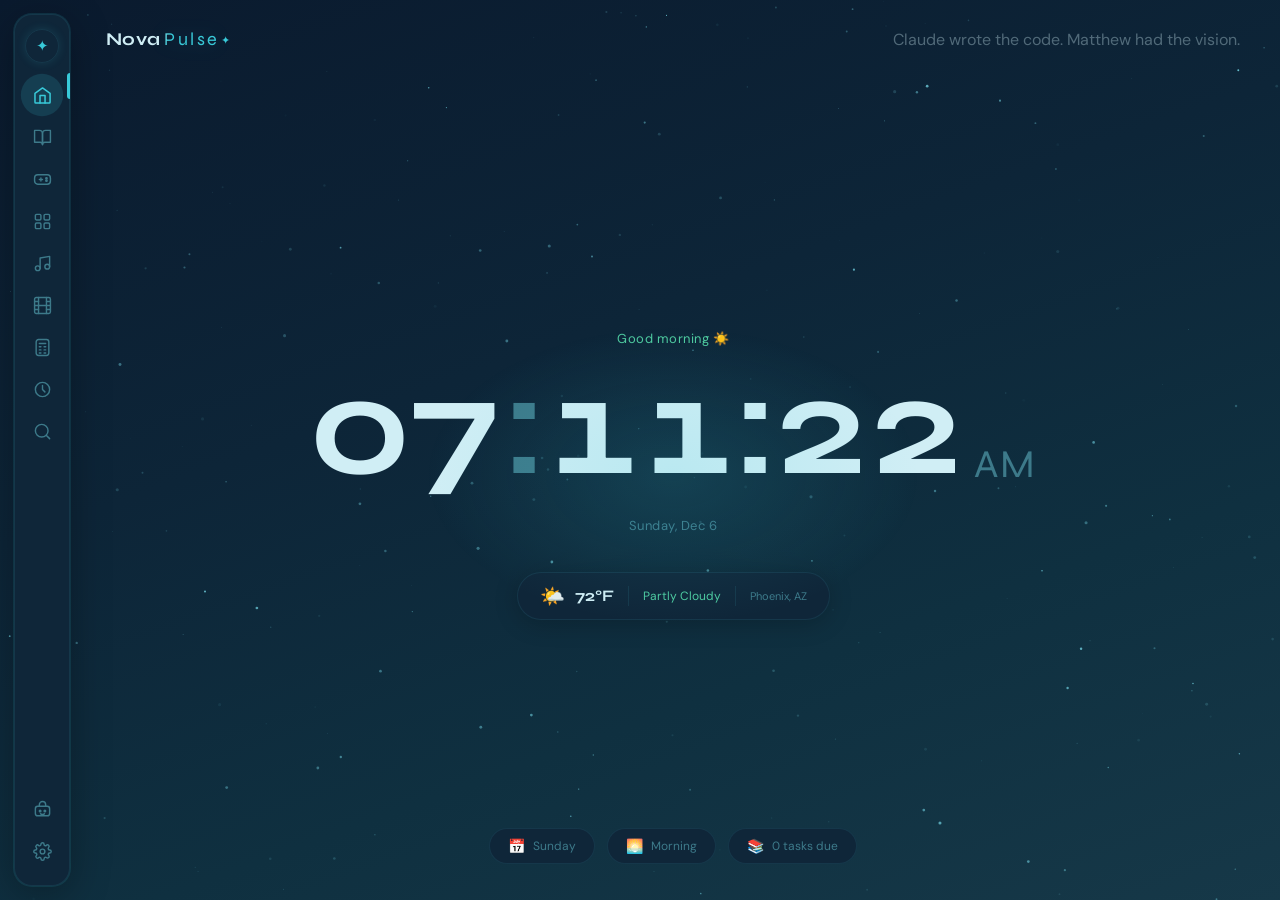
==== commit b5169dd6: "Add files via upload" ====
--- a/index.html
+++ b/index.html
@@ -1,21 +1,19 @@
 <!DOCTYPE html>
-<html lang="en" data-theme="dark">
+<html lang="en" data-theme="teal">
 <head>
-<meta charset="UTF-8">
+  <meta charset="UTF-8">
+  <meta name="viewport" content="width=device-width, initial-scale=1.0">
+  <title>Nova Pulse ✦</title>
+  <meta charset="UTF-8">
 <meta name="viewport" content="width=device-width, initial-scale=1.0">
 <title>Nova Pulse ✦</title>
 <link href="https://fonts.googleapis.com/css2?family=DM+Sans:ital,wght@0,300;0,400;0,500;0,600;1,300&family=Syne:wght@400;700;800&display=swap" rel="stylesheet">
-<link rel="stylesheet" href="nova-pulse.css">
-<script src="nova-pulse.js" defer></script>
+  <link rel="stylesheet" href="style.css">
+</head>
+<body>
 </head>
 <body>
 <canvas id="sc"></canvas>
-
-<!-- CUSTOM BACKGROUND LAYER -->
-<div id="custom-bg-layer">
-  <video id="custom-bg-video" autoplay muted loop playsinline style="display:none;"></video>
-  <div id="custom-bg-overlay"></div>
-</div>
 
 <!-- SIDEBAR -->
 <div class="sidebar" id="sb">
@@ -78,6 +76,7 @@
   <div class="page on" id="p-home">
     <div class="home-center">
       <div class="home-clock-wrap">
+
         <div class="home-greeting" id="hg">Good morning ☀️</div>
         <div class="home-clock">
           <span id="hh">08</span><span class="colon">:</span><span id="hm">00</span><span class="ampm" id="hampm">AM</span>
@@ -96,12 +95,6 @@
         <div class="hb-pill"><span class="icon">📅</span><span id="hb-day">Sunday</span></div>
         <div class="hb-pill"><span class="icon" id="hb-icon">🌅</span><span id="hb-part">Morning</span></div>
         <div class="hb-pill" onclick="go('school',document.getElementById('n-school'),104)" style="cursor:pointer;"><span class="icon">📚</span><span id="task-count-pill">0 tasks due</span></div>
-      </div>
-      <div class="home-quick-nav">
-        <button class="hq-btn" onclick="go('games',document.getElementById('n-games'),150)">🎮 Games</button>
-        <button class="hq-btn" onclick="go('apps',document.getElementById('n-apps'),196)">🧩 Apps</button>
-        <button class="hq-btn" onclick="go('school',document.getElementById('n-school'),104)">📚 School</button>
-        <button class="hq-btn" onclick="go('browse',document.getElementById('n-browse'),426)">🌐 Browse</button>
       </div>
     </div>
   </div>
@@ -144,12 +137,12 @@
       </div>
       <div class="school-notes">
         <div class="notes-toolbar">
-          <button class="nt-btn" onclick="fmtNote('bold')" title="Bold"><b>B</b></button>
-          <button class="nt-btn" onclick="fmtNote('italic')" title="Italic"><i>I</i></button>
-          <button class="nt-btn" onclick="fmtNote('underline')" title="Underline"><u>U</u></button>
+          <button class="nt-btn active" onclick="fmtNote('bold',this)" title="Bold"><b>B</b></button>
+          <button class="nt-btn" onclick="fmtNote('italic',this)" title="Italic"><i>I</i></button>
+          <button class="nt-btn" onclick="fmtNote('underline',this)" title="Underline"><u>U</u></button>
           <div class="nt-sep"></div>
-          <button class="nt-btn" onclick="fmtNote('insertUnorderedList')">• List</button>
-          <button class="nt-btn" onclick="fmtNote('insertOrderedList')">1. List</button>
+          <button class="nt-btn" onclick="fmtNote('insertUnorderedList',this)">• List</button>
+          <button class="nt-btn" onclick="fmtNote('insertOrderedList',this)">1. List</button>
           <div class="nt-sep"></div>
           <button class="nt-btn" onclick="clearNote()">🗑️</button>
           <div style="flex:1"></div>
@@ -178,40 +171,38 @@
         </div>
         <div class="games-filters"><div class="gf active">All</div><div class="gf">RPG</div><div class="gf">Action</div><div class="gf">Indie</div><div class="gf">Online</div></div>
       </div>
-      <div class="game-hero"><div class="game-hero-art">🌌</div><div class="game-hero-info"><div class="game-hero-tag">✦ Featured Drop</div><div class="game-hero-title">Galactic Ops II</div><div class="game-hero-desc">The most anticipated sequel is here. Drop into a new galaxy, build your squad, and dominate cross-platform multiplayer like never before.</div><div class="game-hero-badges"><div class="gbadge">🚀 Shooter</div><div class="gbadge">👥 Multiplayer</div><div class="gbadge">⭐ 4.9</div></div></div></div>
+      <div class="game-hero" onclick="openGameModal('Galactic Ops II')"><div class="game-hero-art">🌌</div><div class="game-hero-info"><div class="game-hero-tag">✦ Featured Drop</div><div class="game-hero-title">Galactic Ops II</div><div class="game-hero-desc">The most anticipated sequel is here. Drop into a new galaxy, build your squad, and dominate cross-platform multiplayer like never before.</div><div class="game-hero-badges"><div class="gbadge">🚀 Shooter</div><div class="gbadge">👥 Multiplayer</div><div class="gbadge">⭐ 4.9</div></div></div></div>
       <div class="games-grid">
-        <div class="gcard"><div class="gcard-badge">NEW</div><div class="gcard-thumb">🏎️</div><div class="gcard-body"><div class="gcard-title">Speed Racer X</div><div class="gcard-meta">Racing · 2024</div></div></div>
-        <div class="gcard"><div class="gcard-badge">HOT</div><div class="gcard-thumb">⚔️</div><div class="gcard-body"><div class="gcard-title">Dark Realm</div><div class="gcard-meta">RPG · Open World</div></div></div>
-        <div class="gcard"><div class="gcard-thumb">🧩</div><div class="gcard-body"><div class="gcard-title">Mindrift</div><div class="gcard-meta">Puzzle · Indie</div></div></div>
-        <div class="gcard"><div class="gcard-badge">TOP</div><div class="gcard-thumb">🏆</div><div class="gcard-body"><div class="gcard-title">Arena Pro</div><div class="gcard-meta">Sports · Online</div></div></div>
-        <div class="gcard"><div class="gcard-thumb">🌲</div><div class="gcard-body"><div class="gcard-title">Forest Survival</div><div class="gcard-meta">Survival · Co-op</div></div></div>
-        <div class="gcard"><div class="gcard-badge">NEW</div><div class="gcard-thumb">🧟</div><div class="gcard-body"><div class="gcard-title">Dead Sector</div><div class="gcard-meta">Horror · Solo</div></div></div>
-        <div class="gcard"><div class="gcard-thumb">🐉</div><div class="gcard-body"><div class="gcard-title">Dragon Keep</div><div class="gcard-meta">Fantasy · RPG</div></div></div>
-        <div class="gcard"><div class="gcard-badge">HOT</div><div class="gcard-thumb">🤖</div><div class="gcard-body"><div class="gcard-title">Mech Storm</div><div class="gcard-meta">Action · PvP</div></div></div>
+        <div class="gcard" onclick="openGameModal('Speed Racer X')"><div class="gcard-badge">NEW</div><div class="gcard-thumb">🏎️</div><div class="gcard-body"><div class="gcard-title">Speed Racer X</div><div class="gcard-meta">Racing · 2024</div></div></div>
+        <div class="gcard" onclick="openGameModal('Dark Realm')"><div class="gcard-badge">HOT</div><div class="gcard-thumb">⚔️</div><div class="gcard-body"><div class="gcard-title">Dark Realm</div><div class="gcard-meta">RPG · Open World</div></div></div>
+        <div class="gcard" onclick="openGameModal('Mindrift')"><div class="gcard-thumb">🧩</div><div class="gcard-body"><div class="gcard-title">Mindrift</div><div class="gcard-meta">Puzzle · Indie</div></div></div>
+        <div class="gcard" onclick="openGameModal('Arena Pro')"><div class="gcard-badge">TOP</div><div class="gcard-thumb">🏆</div><div class="gcard-body"><div class="gcard-title">Arena Pro</div><div class="gcard-meta">Sports · Online</div></div></div>
+        <div class="gcard" onclick="openGameModal('Forest Survival')"><div class="gcard-thumb">🌲</div><div class="gcard-body"><div class="gcard-title">Forest Survival</div><div class="gcard-meta">Survival · Co-op</div></div></div>
+        <div class="gcard" onclick="openGameModal('Dead Sector')"><div class="gcard-badge">NEW</div><div class="gcard-thumb">🧟</div><div class="gcard-body"><div class="gcard-title">Dead Sector</div><div class="gcard-meta">Horror · Solo</div></div></div>
+        <div class="gcard" onclick="openGameModal('Dragon Keep')"><div class="gcard-thumb">🐉</div><div class="gcard-body"><div class="gcard-title">Dragon Keep</div><div class="gcard-meta">Fantasy · RPG</div></div></div>
+        <div class="gcard" onclick="openGameModal('Mech Storm')"><div class="gcard-badge">HOT</div><div class="gcard-thumb">🤖</div><div class="gcard-body"><div class="gcard-title">Mech Storm</div><div class="gcard-meta">Action · PvP</div></div></div>
+        <div class="gcard" onclick="openGameModal('Scramjet')"><div class="gcard-badge">🔥</div><div class="gcard-thumb">✈️</div><div class="gcard-body"><div class="gcard-title">Scramjet</div><div class="gcard-meta">Arcade · Solo</div></div></div>
       </div>
     </div>
   </div>
 
   <!-- MOVIES -->
-  <div class="page" id="p-movies">
-    <div class="pc">
-      <div class="ptitle">Movies</div><div class="psub">Trending & your watchlist ✦</div>
-      <div style="display:grid;grid-template-columns:repeat(auto-fill,minmax(160px,1fr));gap:14px;">
-        <div class="gcard"><div class="gcard-thumb">🌌</div><div class="gcard-body"><div class="gcard-title">Interstellar Drift</div><div class="gcard-meta">Sci-Fi · 2h 18m</div></div></div>
-        <div class="gcard"><div class="gcard-thumb">🕵️</div><div class="gcard-body"><div class="gcard-title">The Last Signal</div><div class="gcard-meta">Thriller · 1h 52m</div></div></div>
-        <div class="gcard"><div class="gcard-thumb">🐉</div><div class="gcard-body"><div class="gcard-title">Dragon's Oath</div><div class="gcard-meta">Fantasy · 2h 05m</div></div></div>
-        <div class="gcard"><div class="gcard-thumb">🌊</div><div class="gcard-body"><div class="gcard-title">Abyss Below</div><div class="gcard-meta">Adventure · 1h 44m</div></div></div>
-        <div class="gcard"><div class="gcard-thumb">👻</div><div class="gcard-body"><div class="gcard-title">Hollow House</div><div class="gcard-meta">Horror · 1h 30m</div></div></div>
-        <div class="gcard"><div class="gcard-thumb">❤️</div><div class="gcard-body"><div class="gcard-title">Last Summer</div><div class="gcard-meta">Romance · 1h 58m</div></div></div>
+  <div class="page" id="p-movies" style="flex-direction:column;padding:0;overflow:hidden;">
+    <div style="flex:1;position:relative;overflow:hidden;">
+      <iframe id="cineby-frame" src="https://www.cineby.app" style="width:100%;height:100%;border:none;display:block;" allow="fullscreen; autoplay" allowfullscreen></iframe>
+      <div id="cineby-loading" style="position:absolute;inset:0;background:var(--bg);display:flex;flex-direction:column;align-items:center;justify-content:center;gap:14px;transition:opacity .5s;z-index:5;">
+        <div style="width:40px;height:40px;border:3px solid var(--border);border-top-color:var(--accent);border-radius:50%;animation:spin .8s linear infinite;"></div>
+        <div style="font-size:13px;color:var(--muted);font-style:italic;">Loading Cineby...</div>
       </div>
     </div>
   </div>
 
   <!-- MUSIC -->
   <div class="page" id="p-music">
+    <!-- Download reminder banner -->
     <div class="dl-banner" id="dl-banner">
       <span>⚠️ Music requires opening this file locally in your browser — not inside Claude.ai</span>
-      <span class="dl-btn" onclick="document.getElementById('dl-banner').style.display='none'">Got it ✕</span>
+      <a class="dl-btn" onclick="document.getElementById('dl-banner').style.display='none'">Got it ✕</a>
     </div>
     <div class="music-wrap">
       <div class="music-player" id="music-player-card">
@@ -219,10 +210,7 @@
           <div class="mp-art-glow" id="mp-art-glow"></div>
           <div class="mp-art-icon" id="mp-art-emoji">🎵</div>
           <div class="mp-visualizer" id="mp-visualizer">
-            <div class="vbar" style="height:40px;--spd:.4s"></div><div class="vbar" style="height:30px;--spd:.6s"></div>
-            <div class="vbar" style="height:50px;--spd:.35s"></div><div class="vbar" style="height:25px;--spd:.55s"></div>
-            <div class="vbar" style="height:45px;--spd:.45s"></div><div class="vbar" style="height:35px;--spd:.5s"></div>
-            <div class="vbar" style="height:55px;--spd:.3s"></div><div class="vbar" style="height:28px;--spd:.65s"></div>
+            <div class="vbar" style="height:40px;--spd:.4s"></div><div class="vbar" style="height:30px;--spd:.6s"></div><div class="vbar" style="height:50px;--spd:.35s"></div><div class="vbar" style="height:25px;--spd:.55s"></div><div class="vbar" style="height:45px;--spd:.45s"></div><div class="vbar" style="height:35px;--spd:.5s"></div><div class="vbar" style="height:55px;--spd:.3s"></div><div class="vbar" style="height:28px;--spd:.65s"></div><div class="vbar" style="height:42px;--spd:.38s"></div><div class="vbar" style="height:32px;--spd:.58s"></div><div class="vbar" style="height:48px;--spd:.42s"></div><div class="vbar" style="height:22px;--spd:.62s"></div>
           </div>
         </div>
         <div class="mp-info">
@@ -242,6 +230,7 @@
         </div>
       </div>
       <div class="music-right">
+        <!-- Source toggle -->
         <div class="src-toggle-row">
           <div class="src-toggle">
             <div class="src-opt active" id="src-yt" onclick="switchSrc('yt')">
@@ -249,12 +238,14 @@
               YouTube
             </div>
             <div class="src-opt" id="src-sc" onclick="switchSrc('sc')">
-              <svg viewBox="0 0 24 24" fill="currentColor" width="13" height="13"><path d="M1.175 12.225c-.067 0-.124.048-.133.114l-.415 2.526.415 2.48c.009.067.066.114.133.114.068 0 .124-.047.133-.114l.473-2.48-.473-2.526c-.009-.067-.065-.114-.133-.114zm11.39-3.666c-.032 0-.063.006-.093.018-.054-1.259-1.094-2.263-2.37-2.263-.325 0-.634.066-.916.183-.105.042-.133.085-.134.127v8.663c.001.046.035.085.081.093h3.432c.49 0 .888-.397.888-.886V9.447c0-.49-.397-.888-.888-.888z"/></svg>
+              <svg viewBox="0 0 24 24" fill="currentColor" width="13" height="13"><path d="M1.175 12.225c-.067 0-.124.048-.133.114l-.415 2.526.415 2.48c.009.067.066.114.133.114.068 0 .124-.047.133-.114l.473-2.48-.473-2.526c-.009-.067-.065-.114-.133-.114zm1.558-.257c-.082 0-.15.06-.158.142l-.356 2.641.356 2.59c.008.082.076.141.158.141.083 0 .15-.059.16-.141l.403-2.59-.403-2.641c-.01-.082-.077-.142-.16-.142zm1.591-.2c-.098 0-.177.08-.185.177l-.3 2.841.3 2.785c.008.097.087.177.185.177.099 0 .177-.08.186-.177l.34-2.785-.34-2.841c-.009-.097-.087-.177-.186-.177zm1.609-.082c-.113 0-.205.092-.212.205l-.244 2.923.244 2.868c.007.113.099.205.212.205s.205-.092.213-.205l.277-2.868-.277-2.923c-.008-.113-.1-.205-.213-.205zm1.622-.024c-.13 0-.235.105-.24.234l-.19 2.947.19 2.89c.005.13.11.235.24.235.13 0 .235-.105.241-.235l.214-2.89-.214-2.947c-.006-.13-.111-.234-.241-.234zm1.634.005c-.145 0-.263.118-.266.263l-.134 2.942.134 2.88c.003.146.121.264.266.264.146 0 .264-.118.267-.264l.152-2.88-.152-2.942c-.003-.145-.121-.263-.267-.263zm1.648.044c-.162 0-.293.13-.295.292l-.077 2.898.077 2.866c.002.162.133.292.295.292.163 0 .294-.13.296-.292l.088-2.866-.088-2.898c-.002-.162-.133-.292-.296-.292zm1.658.09c-.178 0-.322.143-.323.321l-.022 2.808.022 2.847c.001.178.145.322.323.322.179 0 .323-.144.324-.322l.024-2.847-.024-2.808c-.001-.178-.145-.321-.324-.321zm1.663.177c-.032 0-.063.006-.093.018-.054-1.259-1.094-2.263-2.37-2.263-.325 0-.634.066-.916.183-.105.042-.133.085-.134.127v8.663c.001.046.035.085.081.093h3.432c.49 0 .888-.397.888-.886V12.97c0-.49-.397-.887-.888-.887z"/></svg>
               SoundCloud
             </div>
           </div>
           <div class="src-note" id="src-note">⚠️ Save file & open locally for audio</div>
         </div>
+
+        <!-- YouTube Search (default) -->
         <div id="yt-panel">
           <div class="yt-search-wrap">
             <div class="yt-search-bar">
@@ -264,10 +255,23 @@
             </div>
           </div>
         </div>
-        <div id="sc-panel" style="display:none;flex-direction:column;gap:6px;">
+
+        <!-- Tidal panel -->
+        <div id="td-panel" style="display:none;">
+          <div class="yt-search-wrap">
+            <div class="yt-search-bar" style="border-color:rgba(0,210,255,.25);">
+              <svg viewBox="0 0 24 24" fill="#00d2ff" width="18" height="18" style="flex-shrink:0;"><path d="M12 0C5.373 0 0 5.373 0 12s5.373 12 12 12 12-5.373 12-12S18.627 0 12 0zm5.5 8.5h-3v7h-1.5v-7h-3V7H17.5v1.5z"/></svg>
+              <input class="yt-search-input" id="td-search-input" placeholder="Search Tidal - songs, artists, albums..." onkeydown="if(event.key==='Enter')tdSearch()">
+              <button class="yt-search-btn" style="background:#00d2ff;color:#000;" onclick="tdSearch()">Search</button>
+            </div>
+          </div>
+        </div>
+
+        <!-- SoundCloud URL (hidden by default) -->
+        <div id="sc-panel" style="display:none;">
           <div class="sc-add-wrap">
             <div style="color:#ff5500;display:flex;align-items:center;flex-shrink:0;">
-              <svg viewBox="0 0 24 24" fill="currentColor" width="16" height="16"><path d="M1.175 12.225c-.067 0-.124.048-.133.114l-.415 2.526.415 2.48c.009.067.066.114.133.114.068 0 .124-.047.133-.114l.473-2.48-.473-2.526c-.009-.067-.065-.114-.133-.114z"/></svg>
+              <svg viewBox="0 0 24 24" fill="currentColor" width="16" height="16"><path d="M1.175 12.225c-.067 0-.124.048-.133.114l-.415 2.526.415 2.48c.009.067.066.114.133.114.068 0 .124-.047.133-.114l.473-2.48-.473-2.526c-.009-.067-.065-.114-.133-.114zm1.558-.257c-.082 0-.15.06-.158.142l-.356 2.641.356 2.59c.008.082.076.141.158.141.083 0 .15-.059.16-.141l.403-2.59-.403-2.641c-.01-.082-.077-.142-.16-.142zm1.591-.2c-.098 0-.177.08-.185.177l-.3 2.841.3 2.785c.008.097.087.177.185.177.099 0 .177-.08.186-.177l.34-2.785-.34-2.841c-.009-.097-.087-.177-.186-.177zm1.609-.082c-.113 0-.205.092-.212.205l-.244 2.923.244 2.868c.007.113.099.205.212.205s.205-.092.213-.205l.277-2.868-.277-2.923c-.008-.113-.1-.205-.213-.205zm1.622-.024c-.13 0-.235.105-.24.234l-.19 2.947.19 2.89c.005.13.11.235.24.235.13 0 .235-.105.241-.235l.214-2.89-.214-2.947c-.006-.13-.111-.234-.241-.234zm1.634.005c-.145 0-.263.118-.266.263l-.134 2.942.134 2.88c.003.146.121.264.266.264.146 0 .264-.118.267-.264l.152-2.88-.152-2.942c-.003-.145-.121-.263-.267-.263zm1.648.044c-.162 0-.293.13-.295.292l-.077 2.898.077 2.866c.002.162.133.292.295.292.163 0 .294-.13.296-.292l.088-2.866-.088-2.898c-.002-.162-.133-.292-.296-.292zm1.658.09c-.178 0-.322.143-.323.321l-.022 2.808.022 2.847c.001.178.145.322.323.322.179 0 .323-.144.324-.322l.024-2.847-.024-2.808c-.001-.178-.145-.321-.324-.321zm1.663.177c-.032 0-.063.006-.093.018-.054-1.259-1.094-2.263-2.37-2.263-.325 0-.634.066-.916.183-.105.042-.133.085-.134.127v8.663c.001.046.035.085.081.093h3.432c.49 0 .888-.397.888-.886V12.97c0-.49-.397-.887-.888-.887z"/></svg>
             </div>
             <input class="sc-url-input" id="sc-url-input" placeholder="Paste a SoundCloud track URL..." onkeydown="if(event.key==='Enter')addScTrack()">
             <button class="sc-add-btn" onclick="addScTrack()">Add ✦</button>
@@ -275,6 +279,8 @@
           <div class="sc-hint" id="sc-hint">e.g. soundcloud.com/artist/track-name</div>
           <iframe id="sc-iframe" style="display:none;" allow="autoplay"></iframe>
         </div>
+
+        <!-- Shared results / queue list -->
         <div class="ms-list" id="ms-list">
           <div class="ms-empty"><div class="ms-empty-icon">▶️</div><div class="ms-empty-txt">Search a song above to start playing ✦</div></div>
         </div>
@@ -282,70 +288,110 @@
     </div>
   </div>
 
-  <!-- APPS -->
   <div class="page" id="p-apps">
     <div class="apps-wrap">
-      <div style="display:flex;align-items:flex-end;justify-content:space-between;"><div><div style="font-family:'Syne',sans-serif;font-size:26px;font-weight:800;color:var(--text);letter-spacing:-.5px;">Apps ✦</div><div style="font-size:12px;color:var(--muted);margin-top:2px;">Your tools, utilities & daily drivers</div></div><div style="font-size:11px;color:var(--accent);font-style:italic;">Pulse picks ✦</div></div>
+      <div style="display:flex;align-items:flex-end;justify-content:space-between;"><div><div style="font-family:'Syne',sans-serif;font-size:26px;font-weight:800;color:var(--text);letter-spacing:-.5px;">Apps ✦</div><div style="font-size:12px;color:var(--muted);margin-top:2px;">Your socials & daily apps</div></div><div style="font-size:11px;color:var(--accent);font-style:italic;">New gen ✦</div></div>
       <div class="apps-featured">
-        <div class="app-feature-card"><div class="app-feat-icon">🗒️</div><div><div class="app-feat-name">Quick Notes</div><div class="app-feat-desc">Jot it down fast. Clean, minimal, no clutter.</div><div class="app-feat-tag">✦ Daily Driver</div></div></div>
-        <div class="app-feature-card"><div class="app-feat-icon">🌤️</div><div><div class="app-feat-name">Weather Live</div><div class="app-feat-desc">Real-time forecasts, radar & hourly breakdowns.</div><div class="app-feat-tag">✦ Always On</div></div></div>
-        <div class="app-feature-card"><div class="app-feat-icon">📊</div><div><div class="app-feat-name">Focus Stats</div><div class="app-feat-desc">Track your productive hours & streaks.</div><div class="app-feat-tag">✦ Productivity</div></div></div>
-        <div class="app-feature-card"><div class="app-feat-icon">🔐</div><div><div class="app-feat-name">Vault</div><div class="app-feat-desc">Encrypted password & secrets manager.</div><div class="app-feat-tag">✦ Security</div></div></div>
-      </div>
-      <div><div class="apps-section-label">Utilities</div><div style="margin-top:10px;" class="apps-icon-grid"><div class="app-icon-btn"><div class="app-icon-box">🧮</div><div class="app-icon-label">Calc</div></div><div class="app-icon-btn"><div class="app-icon-box">📅</div><div class="app-icon-label">Calendar</div></div><div class="app-icon-btn"><div class="app-icon-box">⏱️</div><div class="app-icon-label">Timer</div></div><div class="app-icon-btn"><div class="app-icon-box">🔔</div><div class="app-icon-label">Reminders</div></div><div class="app-icon-btn"><div class="app-icon-box">📋</div><div class="app-icon-label">Clipboard</div></div><div class="app-icon-btn"><div class="app-icon-box">🗺️</div><div class="app-icon-label">Maps</div></div><div class="app-icon-btn"><div class="app-icon-box">💱</div><div class="app-icon-label">Convert</div></div><div class="app-icon-btn"><div class="app-icon-box">📡</div><div class="app-icon-label">Network</div></div></div></div>
-      <div><div class="apps-section-label">Creative</div><div style="margin-top:10px;" class="apps-icon-grid"><div class="app-icon-btn"><div class="app-icon-box">🎨</div><div class="app-icon-label">Draw</div></div><div class="app-icon-btn"><div class="app-icon-box">📷</div><div class="app-icon-label">Camera</div></div><div class="app-icon-btn"><div class="app-icon-box">✂️</div><div class="app-icon-label">Edit</div></div><div class="app-icon-btn"><div class="app-icon-box">🎬</div><div class="app-icon-label">Clips</div></div><div class="app-icon-btn"><div class="app-icon-box">🖋️</div><div class="app-icon-label">Write</div></div><div class="app-icon-btn"><div class="app-icon-box">🎙️</div><div class="app-icon-label">Record</div></div></div></div>
+        <div class="app-feature-card" onclick="openAppViewer('TikTok')" style="--app-color:#010101;"><div class="app-feat-icon" style="background:#01010118;color:#010101;"><svg viewBox="0 0 24 24" fill="currentColor" width="22" height="22"><path d="M19.59 6.69a4.83 4.83 0 01-3.77-4.25V2h-3.45v13.67a2.89 2.89 0 01-2.88 2.5 2.89 2.89 0 01-2.89-2.89 2.89 2.89 0 012.89-2.89c.28 0 .54.04.79.1V9.01a6.31 6.31 0 00-.79-.05 6.34 6.34 0 00-6.34 6.34 6.34 6.34 0 006.34 6.34 6.34 6.34 0 006.33-6.34V8.69a8.18 8.18 0 004.78 1.52V6.76a4.85 4.85 0 01-1.01-.07z"/></svg></div><div><div class="app-feat-name">TikTok</div><div class="app-feat-desc">Trending short-form video for everyone.</div><div class="app-feat-tag">🔥 Trending</div></div></div>
+        <div class="app-feature-card" onclick="openAppViewer('YouTube')" style="--app-color:#ff0000;"><div class="app-feat-icon" style="background:#ff000018;color:#ff0000;"><svg viewBox="0 0 24 24" fill="currentColor" width="22" height="22"><path d="M23.5 6.19a3.02 3.02 0 00-2.12-2.14C19.54 3.5 12 3.5 12 3.5s-7.54 0-9.38.55A3.02 3.02 0 00.5 6.19C0 8.04 0 12 0 12s0 3.96.5 5.81a3.02 3.02 0 002.12 2.14C4.46 20.5 12 20.5 12 20.5s7.54 0 9.38-.55a3.02 3.02 0 002.12-2.14C24 15.96 24 12 24 12s0-3.96-.5-5.81zM9.75 15.5v-7l6.25 3.5-6.25 3.5z"/></svg></div><div><div class="app-feat-name">YouTube</div><div class="app-feat-desc">Watch, stream and create anything.</div><div class="app-feat-tag">▶ Streaming</div></div></div>
+        <div class="app-feature-card" onclick="openAppViewer('Discord')" style="--app-color:#5865f2;"><div class="app-feat-icon" style="background:#5865f218;color:#5865f2;"><svg viewBox="0 0 24 24" fill="currentColor" width="22" height="22"><path d="M20.32 4.37A19.8 19.8 0 0015.53 3c-.21.38-.46.88-.63 1.28a18.3 18.3 0 00-5.8 0C8.93 3.88 8.67 3.38 8.47 3a19.7 19.7 0 00-4.8 1.38C.53 9.05-.32 13.6.1 18.1a19.9 19.9 0 006.07 3.07c.49-.67.93-1.38 1.3-2.13a13 13 0 01-2.04-.98c.17-.12.34-.25.5-.38a14.2 14.2 0 0012.13 0c.16.13.33.26.5.38-.65.38-1.33.72-2.04.98.37.75.8 1.46 1.3 2.13a19.8 19.8 0 006.07-3.07c.5-5.18-.85-9.68-3.57-13.73zM8.02 15.33c-1.25 0-2.27-1.14-2.27-2.55 0-1.4.99-2.55 2.27-2.55 1.27 0 2.3 1.15 2.27 2.55 0 1.41-1 2.55-2.27 2.55zm7.96 0c-1.25 0-2.27-1.14-2.27-2.55 0-1.4.99-2.55 2.27-2.55 1.27 0 2.3 1.15 2.27 2.55 0 1.41-1 2.55-2.27 2.55z"/></svg></div><div><div class="app-feat-name">Discord</div><div class="app-feat-desc">Your communities, all in one place.</div><div class="app-feat-tag">💬 Social</div></div></div>
+        <div class="app-feature-card" onclick="openAppViewer('Instagram')" style="--app-color:#e1306c;"><div class="app-feat-icon" style="background:#e1306c18;color:#e1306c;"><svg viewBox="0 0 24 24" fill="none" stroke="currentColor" stroke-width="2" stroke-linecap="round" stroke-linejoin="round" width="22" height="22"><rect x="2" y="2" width="20" height="20" rx="5"/><circle cx="12" cy="12" r="5"/><circle cx="17.5" cy="6.5" r="1" fill="currentColor" stroke="none"/></svg></div><div><div class="app-feat-name">Instagram</div><div class="app-feat-desc">Photos, reels & stories from the world.</div><div class="app-feat-tag">✦ Social</div></div></div>
+        
+      </div>
+      <div><div class="apps-section-label">Social</div><div style="margin-top:10px;" class="apps-icon-grid"><div class="app-icon-btn" onclick="openAppViewer('TikTok')" style="cursor:pointer;"><div class="app-icon-box" style="background:#01010118;color:#010101;"><svg viewBox="0 0 24 24" fill="currentColor" width="22" height="22"><path d="M19.59 6.69a4.83 4.83 0 01-3.77-4.25V2h-3.45v13.67a2.89 2.89 0 01-2.88 2.5 2.89 2.89 0 01-2.89-2.89 2.89 2.89 0 012.89-2.89c.28 0 .54.04.79.1V9.01a6.31 6.31 0 00-.79-.05 6.34 6.34 0 00-6.34 6.34 6.34 6.34 0 006.34 6.34 6.34 6.34 0 006.33-6.34V8.69a8.18 8.18 0 004.78 1.52V6.76a4.85 4.85 0 01-1.01-.07z"/></svg></div><div class="app-icon-label">TikTok</div></div><div class="app-icon-btn" onclick="openAppViewer('Instagram')" style="cursor:pointer;"><div class="app-icon-box" style="background:#e1306c18;color:#e1306c;"><svg viewBox="0 0 24 24" fill="none" stroke="currentColor" stroke-width="2" stroke-linecap="round" stroke-linejoin="round" width="22" height="22"><rect x="2" y="2" width="20" height="20" rx="5"/><circle cx="12" cy="12" r="5"/><circle cx="17.5" cy="6.5" r="1" fill="currentColor" stroke="none"/></svg></div><div class="app-icon-label">Instagram</div></div><div class="app-icon-btn" onclick="openAppViewer('X')" style="cursor:pointer;"><div class="app-icon-box" style="background:#00000018;color:#000000;"><svg viewBox="0 0 24 24" fill="currentColor" width="22" height="22"><path d="M18.24 2h3.27L14.12 10.7 22.69 22h-7.24l-5.27-7.06L4.12 22H.83l7.94-9.26L.38 2h7.4l4.76 6.38L18.24 2zm-1.15 18h1.81L6.8 3.84H4.87L17.09 20z"/></svg></div><div class="app-icon-label">X</div></div><div class="app-icon-btn" onclick="openAppViewer('Snapchat')" style="cursor:pointer;"><div class="app-icon-box" style="background:#fffc0018;color:#fffc00;"><svg viewBox="0 0 24 24" fill="currentColor" width="22" height="22"><path d="M12.01 2C8.11 2 5.37 4.76 5.37 8.23c0 .54.05 1.07.14 1.57-.3.15-.63.23-.97.23-.3 0-.6-.06-.87-.17l-.1-.04c-.04-.01-.08-.02-.11-.02-.3 0-.55.24-.55.54 0 .45.48.82 1.4 1.1.13.04.27.08.42.11-.11.27-.17.57-.17.88 0 1.52 1.47 2.82 3.82 3.46-.26.42-.7.72-1.22.82-.11.02-.22.03-.32.03-.44 0-.85-.14-1.18-.37l-.08-.05c-.1-.05-.2-.08-.32-.08-.34 0-.63.27-.63.6 0 .5.55.94 1.58 1.27.53.17 1.1.28 1.7.33.06.54.5.96 1.05.96.28 0 .54-.11.74-.29.57.1 1.16.15 1.77.15.61 0 1.2-.05 1.77-.15.2.18.46.29.74.29.55 0 .99-.42 1.05-.96.6-.05 1.17-.16 1.7-.33 1.03-.33 1.58-.77 1.58-1.27 0-.33-.29-.6-.63-.6-.12 0-.22.03-.32.08l-.08.05c-.33.23-.74.37-1.18.37-.1 0-.21-.01-.32-.03-.52-.1-.96-.4-1.22-.82 2.35-.64 3.82-1.94 3.82-3.46 0-.31-.06-.61-.17-.88.15-.03.29-.07.42-.11.92-.28 1.4-.65 1.4-1.1 0-.3-.25-.54-.55-.54-.03 0-.07 0-.11.02l-.1.04c-.27.11-.57.17-.87.17-.34 0-.67-.08-.97-.23.09-.5.14-1.03.14-1.57C18.63 4.76 15.9 2 12.01 2z"/></svg></div><div class="app-icon-label">Snapchat</div></div><div class="app-icon-btn" onclick="openAppViewer('Threads')" style="cursor:pointer;"><div class="app-icon-box" style="background:#00000018;color:#000000;"><svg viewBox="0 0 24 24" fill="currentColor" width="22" height="22"><path d="M12.18 2C7.25 2 4 5.7 4 10.5c0 1.55.38 2.98 1.04 4.22-.14.63-.22 1.3-.22 1.98C4.82 19.7 7.3 22 10.27 22c1.3 0 2.49-.44 3.43-1.16.53.1 1.08.16 1.64.16C20.15 21 23 17.42 23 13.22c0-1.82-.56-3.5-1.52-4.87C20.47 4.87 16.75 2 12.18 2zm3.16 15.37c-.4 0-.8-.04-1.18-.12a5.3 5.3 0 01-3.89 1.75c-2.09 0-3.77-1.6-3.77-3.57 0-.44.07-.87.21-1.27a7.7 7.7 0 01-.71-3.16C6 7.66 8.65 4 12.18 4c3.89 0 6.82 2.5 7.61 6.1.6.98.96 2.12.96 3.33 0 3.28-2.18 5.94-5.41 5.94z"/></svg></div><div class="app-icon-label">Threads</div></div><div class="app-icon-btn" onclick="openAppViewer('BeReal')" style="cursor:pointer;"><div class="app-icon-box" style="background:#00000018;color:#000000;"><svg viewBox="0 0 24 24" fill="none" stroke="currentColor" stroke-width="2.2" stroke-linecap="round" stroke-linejoin="round" width="22" height="22"><rect x="2" y="6" width="20" height="14" rx="3"/><circle cx="12" cy="13" r="3"/><circle cx="17" cy="4" r="2.5"/></svg></div><div class="app-icon-label">BeReal</div></div></div></div>
+      <div><div class="apps-section-label">Stream & Play</div><div style="margin-top:10px;" class="apps-icon-grid"><div class="app-icon-btn" onclick="openAppViewer('YouTube')" style="cursor:pointer;"><div class="app-icon-box" style="background:#ff000018;color:#ff0000;"><svg viewBox="0 0 24 24" fill="currentColor" width="22" height="22"><path d="M23.5 6.19a3.02 3.02 0 00-2.12-2.14C19.54 3.5 12 3.5 12 3.5s-7.54 0-9.38.55A3.02 3.02 0 00.5 6.19C0 8.04 0 12 0 12s0 3.96.5 5.81a3.02 3.02 0 002.12 2.14C4.46 20.5 12 20.5 12 20.5s7.54 0 9.38-.55a3.02 3.02 0 002.12-2.14C24 15.96 24 12 24 12s0-3.96-.5-5.81zM9.75 15.5v-7l6.25 3.5-6.25 3.5z"/></svg></div><div class="app-icon-label">YouTube</div></div><div class="app-icon-btn" onclick="openAppViewer('Twitch')" style="cursor:pointer;"><div class="app-icon-box" style="background:#9146ff18;color:#9146ff;"><svg viewBox="0 0 24 24" fill="currentColor" width="22" height="22"><path d="M11.57 8.2H13v4.5h-1.43zm3.93 0H17v4.5h-1.5zM2 2L.5 5.93V20.5H5V23h2.93l2.5-2.5h4l5.57-5.57V2H2zm17 13.5l-3.43 3.43H11l-2.5 2.5V18.93H4V4h15v11.5z"/></svg></div><div class="app-icon-label">Twitch</div></div><div class="app-icon-btn" onclick="openAppViewer('Spotify')" style="cursor:pointer;"><div class="app-icon-box" style="background:#1db95418;color:#1db954;"><svg viewBox="0 0 24 24" fill="currentColor" width="22" height="22"><circle cx="12" cy="12" r="10"/><path fill="white" d="M16.7 14.4a.75.75 0 01-1.03.25c-2.84-1.74-6.42-2.13-10.63-1.17a.75.75 0 11-.33-1.46c4.6-1.05 8.56-.6 11.74 1.34a.75.75 0 01.25 1.04zm1.4-3.14a.94.94 0 01-1.29.31C13.41 9.4 9.1 8.87 5.75 9.87a.94.94 0 01-.54-1.8c3.77-1.14 8.56-.59 12.58 1.9a.94.94 0 01.31 1.29zm.12-3.27C14.5 5.8 9.26 5.62 6.17 6.55a1.12 1.12 0 11-.65-2.15c3.55-1.07 9.46-.87 13.18 1.43a1.12 1.12 0 11-1.18 1.92v-.02z"/></svg></div><div class="app-icon-label">Spotify</div></div><div class="app-icon-btn" onclick="openAppViewer('Reddit')" style="cursor:pointer;"><div class="app-icon-box" style="background:#ff450018;color:#ff4500;"><svg viewBox="0 0 24 24" fill="currentColor" width="22" height="22"><circle cx="12" cy="12" r="10"/><path fill="white" d="M20 12a2 2 0 00-3.37-1.45 9.93 9.93 0 00-5.17-1.58l.88-4.14 2.87.6a1.5 1.5 0 103.1-.3 1.5 1.5 0 00-2.83.66l-3.2-.67a.25.25 0 00-.3.19l-.98 4.6a9.87 9.87 0 00-5.07 1.58 2 2 0 10-2.14 3.28 3.72 3.72 0 000 .42c0 2.12 2.47 3.84 5.52 3.84s5.52-1.72 5.52-3.84c0-.14 0-.28-.02-.42A2 2 0 0020 12zm-12 1.5a1 1 0 111 1 1 1 0 01-1-1zm5.6 2.65a3.46 3.46 0 01-2.6 1 3.46 3.46 0 01-2.6-1 .25.25 0 01.35-.35 2.97 2.97 0 002.25.8 2.97 2.97 0 002.25-.8.25.25 0 01.35.35zm-.1-1.65a1 1 0 111-1 1 1 0 01-1 1z"/></svg></div><div class="app-icon-label">Reddit</div></div></div></div>
+      <div><div class="apps-section-label">Connect</div><div style="margin-top:10px;" class="apps-icon-grid"><div class="app-icon-btn" onclick="openAppViewer('Discord')" style="cursor:pointer;"><div class="app-icon-box" style="background:#5865f218;color:#5865f2;"><svg viewBox="0 0 24 24" fill="currentColor" width="22" height="22"><path d="M20.32 4.37A19.8 19.8 0 0015.53 3c-.21.38-.46.88-.63 1.28a18.3 18.3 0 00-5.8 0C8.93 3.88 8.67 3.38 8.47 3a19.7 19.7 0 00-4.8 1.38C.53 9.05-.32 13.6.1 18.1a19.9 19.9 0 006.07 3.07c.49-.67.93-1.38 1.3-2.13a13 13 0 01-2.04-.98c.17-.12.34-.25.5-.38a14.2 14.2 0 0012.13 0c.16.13.33.26.5.38-.65.38-1.33.72-2.04.98.37.75.8 1.46 1.3 2.13a19.8 19.8 0 006.07-3.07c.5-5.18-.85-9.68-3.57-13.73zM8.02 15.33c-1.25 0-2.27-1.14-2.27-2.55 0-1.4.99-2.55 2.27-2.55 1.27 0 2.3 1.15 2.27 2.55 0 1.41-1 2.55-2.27 2.55zm7.96 0c-1.25 0-2.27-1.14-2.27-2.55 0-1.4.99-2.55 2.27-2.55 1.27 0 2.3 1.15 2.27 2.55 0 1.41-1 2.55-2.27 2.55z"/></svg></div><div class="app-icon-label">Discord</div></div><div class="app-icon-btn" onclick="openAppViewer('WhatsApp')" style="cursor:pointer;"><div class="app-icon-box" style="background:#25d36618;color:#25d366;"><svg viewBox="0 0 24 24" fill="currentColor" width="22" height="22"><path d="M17.47 14.47c-.3-.15-1.76-.87-2.03-.97-.27-.1-.47-.15-.66.15-.2.3-.76.97-.93 1.17-.17.2-.34.22-.63.07-.3-.15-1.24-.46-2.37-1.46-.87-.78-1.46-1.74-1.63-2.04-.17-.3-.02-.46.13-.61.13-.13.3-.34.45-.51.15-.17.2-.3.3-.5.1-.2.05-.37-.02-.52-.08-.15-.66-1.6-.9-2.18-.24-.57-.48-.5-.66-.5-.17 0-.37-.02-.56-.02-.2 0-.52.07-.79.37-.27.3-1.04 1.02-1.04 2.48s1.07 2.88 1.21 3.08c.15.2 2.1 3.22 5.1 4.51.71.31 1.27.5 1.7.64.72.22 1.37.19 1.88.12.57-.08 1.76-.72 2.01-1.41.25-.7.25-1.3.17-1.42-.08-.13-.27-.2-.57-.35zM12 2C6.48 2 2 6.48 2 12c0 1.85.5 3.58 1.37 5.07L2 22l5.1-1.34A9.93 9.93 0 0012 22c5.52 0 10-4.48 10-10S17.52 2 12 2z"/></svg></div><div class="app-icon-label">WhatsApp</div></div><div class="app-icon-btn" onclick="openAppViewer('Telegram')" style="cursor:pointer;"><div class="app-icon-box" style="background:#2aabee18;color:#2aabee;"><svg viewBox="0 0 24 24" fill="currentColor" width="22" height="22"><circle cx="12" cy="12" r="10"/><path fill="white" d="M16.95 7.6l-2.08 9.83c-.15.68-.56.85-1.13.53l-3.12-2.3-1.51 1.45c-.17.17-.3.3-.62.3l.22-3.17 5.7-5.15c.25-.22-.05-.34-.38-.12L6.34 13.8l-3.07-.96c-.67-.21-.68-.67.14-.99l12-4.62c.55-.2 1.04.13.54.37z"/></svg></div><div class="app-icon-label">Telegram</div></div><div class="app-icon-btn" onclick="openAppViewer('LinkedIn')" style="cursor:pointer;"><div class="app-icon-box" style="background:#0a66c218;color:#0a66c2;"><svg viewBox="0 0 24 24" fill="currentColor" width="22" height="22"><rect x="2" y="2" width="20" height="20" rx="3"/><path fill="white" d="M6.5 10H9v7.5H6.5zm1.25-4a1.5 1.5 0 110 3 1.5 1.5 0 010-3zM10.5 10H13v1s.77-1.2 2.5-1.2c2.1 0 2.5 1.5 2.5 3.5v4.2H15.5v-3.7c0-.9-.18-2-1.5-2-1.5 0-1.5 1.4-1.5 2v3.7H10.5V10z"/></svg></div><div class="app-icon-label">LinkedIn</div></div></div></div>
+      <div><div class="apps-section-label">Productivity</div><div style="margin-top:10px;" class="apps-icon-grid"><div class="app-icon-btn" onclick="openAppViewer('Gmail')" style="cursor:pointer;"><div class="app-icon-box" style="background:#ea433518;color:#ea4335;"><svg viewBox="0 0 24 24" fill="currentColor" width="22" height="22"><path d="M20 4H4C2.9 4 2 4.9 2 6v12c0 1.1.9 2 2 2h16c1.1 0 2-.9 2-2V6c0-1.1-.9-2-2-2zm0 4l-8 5-8-5V6l8 5 8-5v2z"/></svg></div><div class="app-icon-label">Gmail</div></div><div class="app-icon-btn" onclick="openAppViewer('Notion')" style="cursor:pointer;"><div class="app-icon-box" style="background:#00000018;color:#000000;"><svg viewBox="0 0 24 24" fill="currentColor" width="22" height="22"><path d="M4 4h16v16H4z" fill="none"/><path d="M6 3.5C4.07 3.5 2.5 5.07 2.5 7v10c0 1.93 1.57 3.5 3.5 3.5h12c1.93 0 3.5-1.57 3.5-3.5V7c0-1.93-1.57-3.5-3.5-3.5H6zM8.5 7.5l7 .02c.41.02.74.35.74.77v.5l-3.5 4.5V17h-1v-3.72L8 9.23v-.97c0-.42.34-.76.5-.76z"/></svg></div><div class="app-icon-label">Notion</div></div><div class="app-icon-btn" onclick="openAppViewer('GitHub')" style="cursor:pointer;"><div class="app-icon-box" style="background:#24292e18;color:#24292e;"><svg viewBox="0 0 24 24" fill="currentColor" width="22" height="22"><path d="M12 2C6.48 2 2 6.48 2 12c0 4.42 2.87 8.17 6.84 9.5.5.08.66-.23.66-.5v-1.69c-2.77.6-3.36-1.34-3.36-1.34-.46-1.16-1.11-1.47-1.11-1.47-.91-.62.07-.6.07-.6 1 .07 1.53 1.03 1.53 1.03.87 1.52 2.34 1.07 2.91.83.09-.65.35-1.09.63-1.34-2.22-.25-4.55-1.11-4.55-4.92 0-1.11.38-2 1.03-2.71-.1-.25-.45-1.29.1-2.64 0 0 .84-.27 2.75 1.02.79-.22 1.65-.33 2.5-.33.85 0 1.71.11 2.5.33 1.91-1.29 2.75-1.02 2.75-1.02.55 1.35.2 2.39.1 2.64.65.71 1.03 1.6 1.03 2.71 0 3.82-2.34 4.66-4.57 4.91.36.31.69.92.69 1.85V21c0 .27.16.59.67.5C19.14 20.16 22 16.42 22 12A10 10 0 0012 2z"/></svg></div><div class="app-icon-label">GitHub</div></div></div></div>
+      
     </div>
   </div>
 
   <!-- BROWSE -->
   <div class="page" id="p-browse">
-    <div class="browse-wrap">
-      <div class="browse-header-row">
+
+    <!-- LANDING (shown first) -->
+    <div id="br-landing">
+      <div class="browse-wrap">
         <div><div class="browse-title">Browse <span>Everything</span> ✦</div></div>
-        <div class="browse-status" id="browse-status">Preferred proxy: Scramjet ✦</div>
-      </div>
-      <div class="browse-browser" id="browse-browser-shell">
-        <div class="browse-toolbar">
-          <div class="browse-toolbar-left">
-            <button class="proxy-opt active" data-proxy="scramjet" onclick="setBrowseProxy('scramjet',this)">Scramjet</button>
-            <button class="proxy-opt" data-proxy="ultraviolet" onclick="setBrowseProxy('ultraviolet',this)">Ultraviolet</button>
-            <button class="proxy-opt" data-proxy="direct" onclick="setBrowseProxy('direct',this)">Direct</button>
-          </div>
-          <div class="browse-toolbar-right">
-            <button class="browse-tool-btn" onclick="openBrowseInTab()">New Tab</button>
-            <button class="browse-tool-btn" id="browse-fullscreen-btn" onclick="toggleBrowseFullscreen()">Fullscreen</button>
-          </div>
-        </div>
-        <div class="browse-search browse-search-top">
+        <div class="browse-search" id="br-landing-search">
           <svg viewBox="0 0 24 24" fill="none" stroke="currentColor" stroke-linecap="round" stroke-linejoin="round"><circle cx="11" cy="11" r="8"/><path d="M21 21l-4.35-4.35"/></svg>
-          <input id="browse-input" placeholder="Search or enter URL..." onkeydown="if(event.key==='Enter')launchBrowse()">
-          <button class="browse-go" onclick="launchBrowse()">Go ✦</button>
-        </div>
-        <div class="browse-cats browse-cats-compact">
-          <div class="bcat" onclick="setBrowseInput('news.google.com')">📰 News</div><div class="bcat" onclick="setBrowseInput('espn.com')">🏅 Sports</div><div class="bcat" onclick="setBrowseInput('theverge.com')">💡 Tech</div><div class="bcat" onclick="setBrowseInput('youtube.com')">🍿 Entertainment</div><div class="bcat" onclick="setBrowseInput('finance.yahoo.com')">📈 Markets</div><div class="bcat" onclick="setBrowseInput('wikipedia.org')">🌍 World</div><div class="bcat" onclick="setBrowseInput('twitch.tv')">🎮 Gaming</div><div class="bcat" onclick="setBrowseInput('nasa.gov')">🔬 Science</div><div class="bcat" onclick="setBrowseInput('behance.net')">🎨 Art</div><div class="bcat" onclick="setBrowseInput('https://x.com/explore')">✦ Trending</div>
-        </div>
-        <iframe id="browse-frame" class="browse-frame" title="Nova Pulse Proxy Browser" referrerpolicy="no-referrer" sandbox="allow-forms allow-modals allow-pointer-lock allow-popups allow-same-origin allow-scripts"></iframe>
-      </div>
-      <div><div class="browse-title">Browse <span>Everything</span> ✦</div></div>
-      <div class="browse-search">
-        <svg viewBox="0 0 24 24" fill="none" stroke="currentColor" stroke-linecap="round" stroke-linejoin="round"><circle cx="11" cy="11" r="8"/><path d="M21 21l-4.35-4.35"/></svg>
-        <input id="browse-input" placeholder="Search or enter URL..." onkeydown="if(event.key==='Enter')launchBrowse()">
-        <button class="browse-go" onclick="launchBrowse()">Go ✦</button>
-      </div>
-      <div class="browse-proxy-row">
-        <button class="proxy-opt active" data-proxy="scramjet" onclick="setBrowseProxy('scramjet',this)">Scramjet</button>
-        <button class="proxy-opt" data-proxy="ultraviolet" onclick="setBrowseProxy('ultraviolet',this)">Ultraviolet</button>
-        <button class="proxy-opt" data-proxy="direct" onclick="setBrowseProxy('direct',this)">Direct</button>
-      </div>
-      <div class="browse-status" id="browse-status">Preferred proxy: Scramjet ✦</div>
-      <div class="browse-cats">
-        <div class="bcat" onclick="setBrowseInput('news.google.com')">📰 News</div><div class="bcat" onclick="setBrowseInput('espn.com')">🏅 Sports</div><div class="bcat" onclick="setBrowseInput('theverge.com')">💡 Tech</div><div class="bcat" onclick="setBrowseInput('youtube.com')">🍿 Entertainment</div><div class="bcat" onclick="setBrowseInput('finance.yahoo.com')">📈 Markets</div><div class="bcat" onclick="setBrowseInput('wikipedia.org')">🌍 World</div><div class="bcat" onclick="setBrowseInput('twitch.tv')">🎮 Gaming</div><div class="bcat" onclick="setBrowseInput('nasa.gov')">🔬 Science</div><div class="bcat" onclick="setBrowseInput('behance.net')">🎨 Art</div><div class="bcat" onclick="setBrowseInput('https://x.com/explore')">✦ Trending</div>
-      </div>
-      <div class="browse-actions">
-        <button class="browse-open-tab" onclick="openBrowseInTab()">Open in New Tab</button>
-      </div>
-      <iframe id="browse-frame" class="browse-frame" title="Nova Pulse Proxy Browser" referrerpolicy="no-referrer" sandbox="allow-forms allow-modals allow-pointer-lock allow-popups allow-same-origin allow-scripts"></iframe>
-    </div>
+          <input id="br-landing-input" placeholder="Search or enter URL..." onkeydown="if(event.key==='Enter')brLaunch()">
+          <div style="cursor:pointer;padding:4px 10px;border-radius:8px;background:var(--accent);color:#fff;font-size:12px;font-weight:700;" onclick="brLaunch()">Go ✦</div>
+        </div>
+        <div class="browse-cats">
+          <div class="bcat" onclick="brLaunchUrl('https://news.google.com')">
+            <svg width="13" height="13" viewBox="0 0 24 24" fill="none" stroke="currentColor" stroke-width="2" stroke-linecap="round" stroke-linejoin="round"><path d="M4 22h16a2 2 0 002-2V4a2 2 0 00-2-2H8a2 2 0 00-2 2v16a2 2 0 01-2 2zm0 0a2 2 0 01-2-2v-9c0-1.1.9-2 2-2h2"/><path d="M18 14h-8M15 18h-5M10 6h8v4h-8z"/></svg>
+            News
+          </div>
+          <div class="bcat" onclick="brLaunchUrl('https://espn.com')">
+            <svg width="13" height="13" viewBox="0 0 24 24" fill="none" stroke="currentColor" stroke-width="2" stroke-linecap="round" stroke-linejoin="round"><circle cx="12" cy="12" r="10"/><path d="M12 8v4l3 3"/></svg>
+            Sports
+          </div>
+          <div class="bcat" onclick="brLaunchUrl('https://techcrunch.com')">
+            <svg width="13" height="13" viewBox="0 0 24 24" fill="none" stroke="currentColor" stroke-width="2" stroke-linecap="round" stroke-linejoin="round"><rect x="2" y="3" width="20" height="14" rx="2"/><path d="M8 21h8M12 17v4"/></svg>
+            Tech
+          </div>
+          <div class="bcat" onclick="brLaunchUrl('https://variety.com')">
+            <svg width="13" height="13" viewBox="0 0 24 24" fill="none" stroke="currentColor" stroke-width="2" stroke-linecap="round" stroke-linejoin="round"><polygon points="23 7 16 12 23 17 23 7"/><rect x="1" y="5" width="15" height="14" rx="2"/></svg>
+            Entertainment
+          </div>
+          <div class="bcat" onclick="brLaunchUrl('https://finance.yahoo.com')">
+            <svg width="13" height="13" viewBox="0 0 24 24" fill="none" stroke="currentColor" stroke-width="2" stroke-linecap="round" stroke-linejoin="round"><line x1="12" y1="1" x2="12" y2="23"/><path d="M17 5H9.5a3.5 3.5 0 000 7h5a3.5 3.5 0 010 7H6"/></svg>
+            Markets
+          </div>
+          <div class="bcat" onclick="brLaunchUrl('https://bbc.com/news/world')">
+            <svg width="13" height="13" viewBox="0 0 24 24" fill="none" stroke="currentColor" stroke-width="2" stroke-linecap="round" stroke-linejoin="round"><circle cx="12" cy="12" r="10"/><line x1="2" y1="12" x2="22" y2="12"/><path d="M12 2a15.3 15.3 0 010 20M12 2a15.3 15.3 0 000 20"/></svg>
+            World
+          </div>
+          <div class="bcat" onclick="brLaunchUrl('https://ign.com')">
+            <svg width="13" height="13" viewBox="0 0 24 24" fill="none" stroke="currentColor" stroke-width="2" stroke-linecap="round" stroke-linejoin="round"><rect x="2" y="6" width="20" height="12" rx="2"/><path d="M12 12h.01M7 12h.01M17 12h.01"/></svg>
+            Gaming
+          </div>
+          <div class="bcat" onclick="brLaunchUrl('https://newscientist.com')">
+            <svg width="13" height="13" viewBox="0 0 24 24" fill="none" stroke="currentColor" stroke-width="2" stroke-linecap="round" stroke-linejoin="round"><path d="M9 3H5a2 2 0 00-2 2v4m6-6h10a2 2 0 012 2v4M9 3v11m0 0H5m4 0h10M5 14v4a2 2 0 002 2h3m5-6v6m0 0h-3m3 0h2a2 2 0 002-2v-4"/></svg>
+            Science
+          </div>
+          <div class="bcat" onclick="brLaunchUrl('https://arts.google.com')">
+            <svg width="13" height="13" viewBox="0 0 24 24" fill="none" stroke="currentColor" stroke-width="2" stroke-linecap="round" stroke-linejoin="round"><circle cx="12" cy="12" r="10"/><path d="M8 12s1.5-4 4-4 4 4 4 4-1.5 4-4 4-4-4-4-4"/></svg>
+            Art
+          </div>
+          <div class="bcat" onclick="brLaunchUrl('https://trends.google.com')">
+            <svg width="13" height="13" viewBox="0 0 24 24" fill="none" stroke="currentColor" stroke-width="2" stroke-linecap="round" stroke-linejoin="round"><polyline points="23 6 13.5 15.5 8.5 10.5 1 18"/><polyline points="17 6 23 6 23 12"/></svg>
+            Trending
+          </div>
+        </div>
+      </div>
+    </div>
+
+    <!-- FULL BROWSER (hidden until search) -->
+    <div id="br-shell" style="display:none;flex:1;flex-direction:column;overflow:hidden;">
+      <div class="browser-tabs" id="br-tabs"></div>
+      <div class="browser-bar">
+        <div class="browser-nav-btn" onclick="brBack()">
+          <svg viewBox="0 0 24 24" fill="none" stroke="currentColor" stroke-width="2.2" stroke-linecap="round" stroke-linejoin="round" width="14" height="14"><polyline points="15 18 9 12 15 6"/></svg>
+        </div>
+        <div class="browser-nav-btn" onclick="brForward()">
+          <svg viewBox="0 0 24 24" fill="none" stroke="currentColor" stroke-width="2.2" stroke-linecap="round" stroke-linejoin="round" width="14" height="14"><polyline points="9 18 15 12 9 6"/></svg>
+        </div>
+        <div class="browser-nav-btn" onclick="brReload()">
+          <svg viewBox="0 0 24 24" fill="none" stroke="currentColor" stroke-width="2.2" stroke-linecap="round" stroke-linejoin="round" width="14" height="14"><polyline points="23 4 23 10 17 10"/><path d="M20.49 15a9 9 0 11-2.12-9.36L23 10"/></svg>
+        </div>
+        <div class="browser-nav-btn" onclick="brGoHome()" title="Home">
+          <svg viewBox="0 0 24 24" fill="none" stroke="currentColor" stroke-width="2.2" stroke-linecap="round" stroke-linejoin="round" width="14" height="14"><path d="M3 9l9-7 9 7v11a2 2 0 01-2 2H5a2 2 0 01-2-2z"/><polyline points="9 22 9 12 15 12 15 22"/></svg>
+        </div>
+        <div class="browser-url">
+          <svg viewBox="0 0 24 24" fill="none" stroke="currentColor" stroke-width="2" stroke-linecap="round" stroke-linejoin="round" width="13" height="13"><circle cx="12" cy="12" r="10"/><line x1="2" y1="12" x2="22" y2="12"/><path d="M12 2a15.3 15.3 0 010 20M12 2a15.3 15.3 0 000 20"/></svg>
+          <input id="br-url" placeholder="Search or enter URL..." onkeydown="if(event.key==='Enter')brNavigate()">
+        </div>
+        <button class="browser-go" onclick="brNavigate()">Go ✦</button>
+        <div class="browser-nav-btn" onclick="brBookmark()" title="Bookmark">
+          <svg viewBox="0 0 24 24" fill="none" stroke="currentColor" stroke-width="2.2" stroke-linecap="round" stroke-linejoin="round" width="14" height="14"><path d="M19 21l-7-5-7 5V5a2 2 0 012-2h10a2 2 0 012 2z"/></svg>
+        </div>
+      </div>
+      <div class="browser-bm-bar" id="br-bm-bar"></div>
+      <div class="browser-content" id="br-content"></div>
+    </div>
+
   </div>
 
   <!-- NOVA AI -->
@@ -365,16 +411,18 @@
     </div>
   </div>
 
-  <!-- CALCULATOR -->
+  <!-- CALCULATOR PAGE -->
   <div class="page" id="p-calculator">
     <div class="calc-page-wrap">
       <div class="calc-page-panel">
+        <!-- Display -->
         <div class="calc-display">
           <div class="calc-expr" id="calc-expr"></div>
           <div class="calc-result" id="calc-result">0</div>
         </div>
+        <!-- Buttons -->
         <div class="calc-grid">
-          <div class="cb fn clr" onclick="calcClear()">AC</div>
+          <div class="cb fn" onclick="calcClear()">AC</div>
           <div class="cb fn" onclick="calcToggleSign()">+/−</div>
           <div class="cb fn" onclick="calcPercent()">%</div>
           <div class="cb op" onclick="calcOp('/')">÷</div>
@@ -401,10 +449,37 @@
   <!-- POMODORO -->
   <div class="page" id="p-pomodoro">
     <div class="pomo-wrap">
-      <div class="pomo-mode-tabs">
-        <button class="pomo-tab active" onclick="setPomoMode('focus',this)">Focus</button>
-        <button class="pomo-tab" onclick="setPomoMode('short',this)">Short Break</button>
-        <button class="pomo-tab" onclick="setPomoMode('long',this)">Long Break</button>
+      <div class="pomo-custom-row">
+        <div class="pomo-custom-block">
+          <div class="pomo-custom-label">Timer 1</div>
+          <div class="pomo-custom-inputs">
+            <input class="pomo-custom-in" id="pct1-m" type="number" min="0" max="99" value="25" onchange="updateCustomMode(0)">
+            <span class="pomo-custom-sep">:</span>
+            <input class="pomo-custom-in" id="pct1-s" type="number" min="0" max="59" value="00" onchange="updateCustomMode(0)">
+          </div>
+          <div class="pomo-custom-name-in"><input id="pct1-n" value="Focus" onchange="updateCustomMode(0)" style="background:transparent;border:none;outline:none;font-family:'DM Sans',sans-serif;font-size:11px;color:var(--muted);text-align:center;width:70px;cursor:text;"></div>
+          <div class="pomo-tab active" id="pct1-tab" onclick="setPomoMode(0,this)">Start</div>
+        </div>
+        <div class="pomo-custom-block">
+          <div class="pomo-custom-label">Timer 2</div>
+          <div class="pomo-custom-inputs">
+            <input class="pomo-custom-in" id="pct2-m" type="number" min="0" max="99" value="5" onchange="updateCustomMode(1)">
+            <span class="pomo-custom-sep">:</span>
+            <input class="pomo-custom-in" id="pct2-s" type="number" min="0" max="59" value="00" onchange="updateCustomMode(1)">
+          </div>
+          <div class="pomo-custom-name-in"><input id="pct2-n" value="Break" onchange="updateCustomMode(1)" style="background:transparent;border:none;outline:none;font-family:'DM Sans',sans-serif;font-size:11px;color:var(--muted);text-align:center;width:70px;cursor:text;"></div>
+          <div class="pomo-tab" id="pct2-tab" onclick="setPomoMode(1,this)">Start</div>
+        </div>
+        <div class="pomo-custom-block">
+          <div class="pomo-custom-label">Timer 3</div>
+          <div class="pomo-custom-inputs">
+            <input class="pomo-custom-in" id="pct3-m" type="number" min="0" max="99" value="15" onchange="updateCustomMode(2)">
+            <span class="pomo-custom-sep">:</span>
+            <input class="pomo-custom-in" id="pct3-s" type="number" min="0" max="59" value="00" onchange="updateCustomMode(2)">
+          </div>
+          <div class="pomo-custom-name-in"><input id="pct3-n" value="Long Break" onchange="updateCustomMode(2)" style="background:transparent;border:none;outline:none;font-family:'DM Sans',sans-serif;font-size:11px;color:var(--muted);text-align:center;width:70px;cursor:text;"></div>
+          <div class="pomo-tab" id="pct3-tab" onclick="setPomoMode(2,this)">Start</div>
+        </div>
       </div>
       <div class="pomo-ring-wrap">
         <svg class="pomo-svg" width="240" height="240" viewBox="0 0 240 240">
@@ -445,9 +520,9 @@
         <div class="acc-card">
           <div class="acc-card-title">Profile</div>
           <div class="acc-row"><span class="acc-row-label">Name</span><span class="acc-row-val" id="acc-name-row">Matthew</span></div>
-          <div class="acc-row"><span class="acc-row-label">Theme</span><span class="acc-row-val" id="acc-theme-row">Dark</span></div>
+          <div class="acc-row"><span class="acc-row-label">Theme</span><span class="acc-row-val" id="acc-theme-row">Nova Teal ✦</span></div>
           <div class="acc-row"><span class="acc-row-label">Temp Unit</span><span class="acc-row-val" id="acc-unit-row">°F</span></div>
-          <div class="acc-row"><span class="acc-row-label">Version</span><span class="acc-row-val">2.0 ✦</span></div>
+          <div class="acc-row"><span class="acc-row-label">Version</span><span class="acc-row-val">1.2 ✦</span></div>
         </div>
         <div class="acc-card">
           <div class="acc-card-title">Data & Export</div>
@@ -472,19 +547,9 @@
     <div class="pc">
       <div class="ptitle">Settings ✦</div><div class="psub">Personalize Nova Pulse ✦</div>
       <div class="sg">
-
-        <!-- Name -->
-        <div class="sc2" style="grid-column:1/-1;">
-          <div class="sct">Your Name</div>
-          <input class="ni2" id="nameIn" placeholder="Enter your name..." oninput="liveGreet()">
-          <button class="sbtn" onclick="saveName()">Save ✦</button>
-        </div>
-
-        <!-- Theme -->
-        <div class="sc2">
-          <div class="sct">Theme</div>
-          <div style="display:flex;flex-direction:column;gap:5px;">
-            <div class="topt active" onclick="setTheme('dark',this)"><div class="tdot" style="background:linear-gradient(135deg,#131317,#8f8fff)"></div>Dark</div>
+        <div class="sc2" style="grid-column:1/-1;"><div class="sct">Your Name</div><input class="ni2" id="nameIn" placeholder="Enter your name..." oninput="liveGreet()"><button class="sbtn" onclick="saveName()">Save ✦</button></div>
+        <div class="sc2"><div class="sct">Theme</div><div style="display:flex;flex-direction:column;gap:5px;">
+            <div class="topt" onclick="setTheme('dark',this)"><div class="tdot" style="background:linear-gradient(135deg,#131317,#8f8fff)"></div>Dark</div>
             <div class="topt" onclick="setTheme('mono',this)"><div class="tdot" style="background:linear-gradient(135deg,#0e0e0e,#e8e8e8)"></div>Mono ✦</div>
             <div class="topt" onclick="setTheme('light',this)"><div class="tdot" style="background:linear-gradient(135deg,#ededf2,#4a38e0)"></div>Light</div>
             <div class="topt" onclick="setTheme('ocean',this)"><div class="tdot" style="background:linear-gradient(135deg,#030810,#2aaeff)"></div>Ocean</div>
@@ -492,87 +557,145 @@
             <div class="topt" onclick="setTheme('sunset',this)"><div class="tdot" style="background:linear-gradient(135deg,#0f0800,#ff9a2e)"></div>Sunset</div>
             <div class="topt" onclick="setTheme('mint',this)"><div class="tdot" style="background:linear-gradient(135deg,#e2f5ed,#00b87a)"></div>Mint</div>
             <div class="topt" onclick="setTheme('violet',this)"><div class="tdot" style="background:linear-gradient(135deg,#08020f,#c060ff)"></div>Violet</div>
-          </div>
-        </div>
-
-        <!-- Display -->
-        <div class="sc2">
-          <div class="sct">Display</div>
-          <div style="display:flex;flex-direction:column;gap:3px;">
-            <div class="trow">24-hour clock<label class="sw"><input type="checkbox" id="t24" onchange="u24=this.checked"><span class="sw-sl"></span></label></div>
-            <div class="trow">Show seconds<label class="sw"><input type="checkbox" id="tSec" checked onchange="uSec=this.checked"><span class="sw-sl"></span></label></div>
-            <div class="trow">Star background<label class="sw"><input type="checkbox" id="tStar" checked onchange="starsOn=this.checked;if(!starsOn)ctx.clearRect(0,0,cv.width,cv.height);else drawS()"><span class="sw-sl"></span></label></div>
-            <div class="trow" style="border:none;padding-top:10px;">Temperature
-              <div class="ubr"><div class="ub active" id="uF" onclick="setU('F')">°F</div><div class="ub" id="uC" onclick="setU('C')">°C</div></div>
-            </div>
-          </div>
-        </div>
-
-        <!-- Custom Background — full width -->
+            <div class="topt active" onclick="setTheme('teal',this)"><div class="tdot" style="background:linear-gradient(160deg,#0a1a2e,#0e3040,#38c9d8)"></div>Nova Teal ✦</div>
+          </div></div>
+        <div class="sc2"><div class="sct">Display</div><div style="display:flex;flex-direction:column;gap:3px;"><div class="trow">24-hour clock<label class="sw"><input type="checkbox" id="t24" onchange="u24=this.checked"><span class="sw-sl"></span></label></div><div class="trow">Show seconds<label class="sw"><input type="checkbox" id="tSec" checked onchange="uSec=this.checked"><span class="sw-sl"></span></label></div><div class="trow">Star background<label class="sw"><input type="checkbox" id="tStar" checked onchange="starsOn=this.checked;if(!starsOn)ctx.clearRect(0,0,cv.width,cv.height);else drawS()"><span class="sw-sl"></span></label></div><div class="trow" style="border:none;padding-top:10px;">Temperature<div class="ubr"><div class="ub active" id="uF" onclick="setU('F')">°F</div><div class="ub" id="uC" onclick="setU('C')">°C</div></div></div></div></div>
+        <!-- Custom Theme card -->
         <div class="sc2" style="grid-column:1/-1;">
-          <div class="sct">Custom Background</div>
-
-          <!-- Type selector -->
-          <div class="bg-type-row">
-            <button class="bg-type-btn active" id="bg-type-none" onclick="switchBgType('none')">None</button>
-            <button class="bg-type-btn" id="bg-type-color" onclick="switchBgType('color')">🎨 Color</button>
-            <button class="bg-type-btn" id="bg-type-gradient" onclick="switchBgType('gradient')">🌈 Gradient</button>
-            <button class="bg-type-btn" id="bg-type-image" onclick="switchBgType('image')">🖼️ Image URL</button>
-            <button class="bg-type-btn" id="bg-type-video" onclick="switchBgType('video')">🎬 Video URL</button>
-          </div>
-
-          <!-- Preview box -->
-          <div class="bg-preview" id="bg-preview-box">
-            <div style="color:var(--muted);font-size:11px;display:flex;height:100%;align-items:center;justify-content:center;">No background set</div>
-          </div>
-
-          <!-- NONE section (default, nothing shown) -->
-          <div class="bg-section active" id="bg-sec-none">
-            <span style="font-size:12px;color:var(--muted);">Background uses your selected theme color.</span>
-          </div>
-
-          <!-- COLOR section -->
-          <div class="bg-section" id="bg-sec-color">
-            <div style="font-size:12px;color:var(--muted);margin-bottom:6px;">Pick a solid color:</div>
-            <div class="color-row" id="bg-color-swatches"></div>
-            <button class="bg-clear-btn" onclick="clearBg();switchBgType('none')">Clear background</button>
-          </div>
-
-          <!-- GRADIENT section -->
-          <div class="bg-section" id="bg-sec-gradient">
-            <div style="font-size:12px;color:var(--muted);margin-bottom:6px;">Choose a gradient preset:</div>
-            <div class="color-row" id="bg-gradient-swatches" style="flex-wrap:wrap;gap:8px;"></div>
-            <button class="bg-clear-btn" onclick="clearBg();switchBgType('none')">Clear background</button>
-          </div>
-
-          <!-- IMAGE section -->
-          <div class="bg-section" id="bg-sec-image">
-            <div style="font-size:12px;color:var(--muted);margin-bottom:6px;">Paste a direct image URL (.jpg, .png, .webp):</div>
+          <div class="sct">Custom Theme ✦</div>
+          <div style="display:flex;flex-direction:column;gap:12px;">
+            <!-- Background type -->
+            <div style="display:flex;gap:6px;flex-wrap:wrap;">
+              <div class="ct-type active" id="ct-solid" onclick="ctSetType('solid')">Solid Color</div>
+              <div class="ct-type" id="ct-gradient" onclick="ctSetType('gradient')">Gradient</div>
+              <div class="ct-type" id="ct-image" onclick="ctSetType('image')">Image URL</div>
+            </div>
+            <!-- Solid color -->
+            <div id="ct-solid-row" style="display:flex;align-items:center;gap:10px;">
+              <label style="font-size:12px;color:var(--muted);">Background</label>
+              <input type="color" id="ct-bg-color" value="#131317" style="width:36px;height:28px;border:none;border-radius:6px;cursor:pointer;background:transparent;">
+            </div>
+            <!-- Gradient row -->
+            <div id="ct-gradient-row" style="display:none;flex-direction:column;gap:10px;">
+              <!-- Gradient presets -->
+              <div style="display:flex;gap:7px;flex-wrap:wrap;">
+                <div class="grad-preset" style="background:linear-gradient(135deg,#0f0c29,#302b63,#24243e);" onclick="ctPreset('#0f0c29','#302b63','135deg')"></div>
+                <div class="grad-preset" style="background:linear-gradient(135deg,#1a1a2e,#e94560);" onclick="ctPreset('#1a1a2e','#e94560','135deg')"></div>
+                <div class="grad-preset" style="background:linear-gradient(135deg,#0d0d0d,#1a1a2e,#16213e);" onclick="ctPreset('#0d0d0d','#16213e','135deg')"></div>
+                <div class="grad-preset" style="background:linear-gradient(135deg,#000000,#434343);" onclick="ctPreset('#000000','#434343','135deg')"></div>
+                <div class="grad-preset" style="background:linear-gradient(135deg,#0a0a0a,#1a0533);" onclick="ctPreset('#0a0a0a','#1a0533','135deg')"></div>
+                <div class="grad-preset" style="background:linear-gradient(to bottom,#0f2027,#203a43,#2c5364);" onclick="ctPreset('#0f2027','#2c5364','to bottom')"></div>
+                <div class="grad-preset" style="background:linear-gradient(135deg,#1f1c2c,#928dab);" onclick="ctPreset('#1f1c2c','#928dab','135deg')"></div>
+                <div class="grad-preset" style="background:linear-gradient(135deg,#16222a,#3a6186);" onclick="ctPreset('#16222a','#3a6186','135deg')"></div>
+                <div class="grad-preset" style="background:linear-gradient(135deg,#200122,#6f0000);" onclick="ctPreset('#200122','#6f0000','135deg')"></div>
+                <div class="grad-preset" style="background:linear-gradient(135deg,#093028,#237a57);" onclick="ctPreset('#093028','#237a57','135deg')"></div>
+              </div>
+              <div style="display:flex;align-items:center;gap:10px;flex-wrap:wrap;">
+                <label style="font-size:12px;color:var(--muted);">From</label>
+                <input type="color" id="ct-grad-a" value="#131317" style="width:32px;height:26px;border:none;border-radius:6px;cursor:pointer;background:transparent;">
+                <label style="font-size:12px;color:var(--muted);">To</label>
+                <input type="color" id="ct-grad-b" value="#1a0a2e" style="width:32px;height:26px;border:none;border-radius:6px;cursor:pointer;background:transparent;">
+                <select id="ct-grad-dir" style="background:var(--surface2);border:1px solid var(--border);border-radius:7px;color:var(--text);font-size:12px;padding:4px 8px;outline:none;">
+                  <option value="135deg">↘ Diagonal</option>
+                  <option value="to bottom">↓ Top→Bottom</option>
+                  <option value="to right">→ Left→Right</option>
+                  <option value="to top right">↗ Diagonal 2</option>
+                </select>
+              </div>
+            </div>
+            <!-- Image URL row -->
+            <div id="ct-image-row" style="display:none;align-items:center;gap:8px;">
+              <input class="ni2" id="ct-img-url" placeholder="Paste image URL..." style="flex:1;">
+            </div>
+            <!-- Accent color + stars -->
+            <div style="display:flex;align-items:center;gap:14px;flex-wrap:wrap;">
+              <label style="font-size:12px;color:var(--muted);">Accent Color</label>
+              <input type="color" id="ct-accent" value="#8f8fff" style="width:36px;height:28px;border:none;border-radius:6px;cursor:pointer;">
+              <label style="font-size:12px;color:var(--muted);margin-left:8px;">Stars</label>
+              <label class="sw"><input type="checkbox" id="ct-stars-tog" checked onchange="starsOn=this.checked;if(!starsOn)ctx.clearRect(0,0,cv.width,cv.height);else drawS();document.getElementById('tStar').checked=this.checked;"><span class="sw-sl"></span></label>
+            </div>
+            <!-- Preview + Apply -->
             <div style="display:flex;gap:8px;">
-              <input class="ni2" id="bg-image-url" placeholder="https://example.com/image.jpg" style="margin-bottom:0;flex:1;" onkeydown="if(event.key==='Enter')applyBgImage()">
-              <button class="sbtn" onclick="applyBgImage()" style="padding:9px 16px;">Apply ✦</button>
-            </div>
-            <div style="font-size:11px;color:var(--muted);margin-top:4px;">Tip: Use Unsplash, Imgur, or any direct image link</div>
-            <button class="bg-clear-btn" onclick="clearBg();switchBgType('none')">Clear background</button>
-          </div>
-
-          <!-- VIDEO section -->
-          <div class="bg-section" id="bg-sec-video">
-            <div style="font-size:12px;color:var(--muted);margin-bottom:6px;">Paste a direct video URL (.mp4, .webm):</div>
-            <div style="display:flex;gap:8px;">
-              <input class="ni2" id="bg-video-url" placeholder="https://example.com/video.mp4" style="margin-bottom:0;flex:1;" onkeydown="if(event.key==='Enter')applyBgVideo()">
-              <button class="sbtn" onclick="applyBgVideo()" style="padding:9px 16px;">Apply ✦</button>
-            </div>
-            <div style="font-size:11px;color:var(--muted);margin-top:4px;">Video plays muted & looped. Must be a direct .mp4 or .webm link.</div>
-            <button class="bg-clear-btn" onclick="clearBg();switchBgType('none')">Clear background</button>
-          </div>
-
-        </div><!-- /bg card -->
-      </div>
-    </div>
-  </div>
-
+              <div id="ct-preview" style="flex:1;height:48px;border-radius:10px;border:1px solid var(--border);background:linear-gradient(135deg,#131317,#1a0a2e);transition:all .3s;"></div>
+              <button class="sbtn" onclick="applyCustomTheme()">Apply ✦</button>
+              <button class="sbtn" style="background:var(--surface2);color:var(--muted);" onclick="resetCustomTheme()">Reset</button>
+            </div>
+          </div>
+        </div>
+      </div>
+    </div>
+  </div>
+
+
+<!-- GAME PREVIEW MODAL -->
+<div class="game-modal-overlay" id="game-modal-overlay">
+  <div class="game-modal" id="game-modal">
+    <div class="game-modal-hero">
+      <div class="game-modal-drag"></div>
+      <div class="game-modal-hero-glow" id="gm-glow"></div>
+      <span id="gm-emoji" style="position:relative;z-index:1;">🎮</span>
+      <button class="game-modal-close" onclick="closeGameModal()">✕</button>
+    </div>
+    <div class="game-modal-body">
+      <div class="game-modal-genre" id="gm-genre">✦ Action</div>
+      <div class="game-modal-title" id="gm-title">Game Title</div>
+      <div class="game-modal-rating">
+        <span class="game-modal-stars" id="gm-stars">★★★★★</span>
+        <span class="game-modal-rval" id="gm-rval">4.9 · 128k ratings</span>
+      </div>
+      <div class="game-modal-desc" id="gm-desc"></div>
+      <div class="game-modal-tags" id="gm-tags"></div>
+      <div style="font-size:11px;font-weight:700;letter-spacing:1.5px;text-transform:uppercase;color:var(--muted);margin-bottom:10px;">Screenshots</div>
+      <div class="game-modal-screenshots" id="gm-screens"></div>
+    </div>
+    <div class="game-modal-footer">
+      <button class="game-play-btn" id="gm-play">▶ Play Now</button>
+      <button class="game-wishlist-btn" id="gm-wishlist">♡</button>
+    </div>
+  </div>
+</div>
+
+<!-- FULLSCREEN GAME VIEWER -->
+<div class="game-viewer-overlay" id="game-viewer-overlay">
+  <div class="game-viewer-bar" id="gv-bar">
+    <span id="gv-emoji" style="font-size:18px;">🎮</span>
+    <span class="game-viewer-title" id="gv-title">Game</span>
+    <button class="game-viewer-btn" onclick="reloadGameViewer()" title="Reload">
+      <svg viewBox="0 0 24 24" fill="none" stroke="currentColor" stroke-width="2.2" stroke-linecap="round" stroke-linejoin="round" width="13" height="13"><polyline points="23 4 23 10 17 10"/><path d="M20.49 15a9 9 0 11-2.12-9.36L23 10"/></svg>
+    </button>
+    <button class="game-viewer-btn" onclick="toggleGameFullscreen()" title="Fullscreen">
+      <svg viewBox="0 0 24 24" fill="none" stroke="currentColor" stroke-width="2.2" stroke-linecap="round" stroke-linejoin="round" width="13" height="13"><polyline points="15 3 21 3 21 9"/><polyline points="9 21 3 21 3 15"/><line x1="21" y1="3" x2="14" y2="10"/><line x1="3" y1="21" x2="10" y2="14"/></svg>
+    </button>
+    <button class="game-viewer-btn close-btn" onclick="closeGameViewer()" title="Close">✕</button>
+
+  </div>
+  <div class="game-viewer-loading" id="gv-loading">
+    <div class="game-viewer-spinner"></div>
+    <div class="game-viewer-load-text" id="gv-load-text">Loading game...</div>
+  </div>
+  <iframe class="game-viewer-frame" id="gv-frame" allow="fullscreen; autoplay" allowfullscreen></iframe>
+</div>
+
+<!-- FULLSCREEN APP VIEWER -->
+<div class="game-viewer-overlay" id="app-viewer-overlay">
+  <div class="game-viewer-bar" id="av-bar">
+    <span id="av-emoji" style="font-size:18px;">📱</span>
+    <span class="game-viewer-title" id="av-title">App</span>
+    <button class="game-viewer-btn" onclick="reloadAppViewer()" title="Reload">
+      <svg viewBox="0 0 24 24" fill="none" stroke="currentColor" stroke-width="2.2" stroke-linecap="round" stroke-linejoin="round" width="13" height="13"><polyline points="23 4 23 10 17 10"/><path d="M20.49 15a9 9 0 11-2.12-9.36L23 10"/></svg>
+    </button>
+    <button class="game-viewer-btn" onclick="toggleAppFullscreen()" title="Fullscreen">
+      <svg viewBox="0 0 24 24" fill="none" stroke="currentColor" stroke-width="2.2" stroke-linecap="round" stroke-linejoin="round" width="13" height="13"><polyline points="15 3 21 3 21 9"/><polyline points="9 21 3 21 3 15"/><line x1="21" y1="3" x2="14" y2="10"/><line x1="3" y1="21" x2="10" y2="14"/></svg>
+    </button>
+    <button class="game-viewer-btn close-btn" onclick="closeAppViewer()" title="Close">✕</button>
+  </div>
+  <div class="game-viewer-loading" id="av-loading">
+    <div class="game-viewer-spinner"></div>
+    <div class="game-viewer-load-text">Loading app...</div>
+  </div>
+  <iframe class="game-viewer-frame" id="av-frame" allow="fullscreen; autoplay" allowfullscreen></iframe>
+</div>
 </div><!-- /main -->
-
+<script src="app.js"></script>
 </body>
-</html>
+</html>
--- a/style.css
+++ b/style.css
@@ -0,0 +1,668 @@
+:root[data-theme="dark"]{--bg:#0b0b0e;--surface:#131317;--surface2:#1c1c22;--border:rgba(255,255,255,0.07);--text:#e2e2ea;--muted:#55556a;--accent:#8f8fff;--accent-rgb:143,143,255;--accent2:#4ecba0;--glow:rgba(143,143,255,0.12);--sb:#0e0e12;--star:rgba(255,255,255,0.6);--input-bg:#1c1c22;--input-text:#e2e2ea;--btn-text:#fff;}
+:root[data-theme="mono"]{--bg:#0e0e0e;--surface:#1a1a1a;--surface2:#252525;--border:rgba(255,255,255,0.13);--text:#f0f0f0;--muted:#888;--accent:#e8e8e8;--accent-rgb:232,232,232;--accent2:#aaa;--glow:rgba(255,255,255,0.07);--sb:#141414;--star:rgba(255,255,255,0.88);--input-bg:#252525;--input-text:#f0f0f0;--btn-text:#111;}
+[data-theme="mono"] .sh-panel,[data-theme="mono"] .task-item,[data-theme="mono"] .task-text,[data-theme="mono"] .note-editor,[data-theme="mono"] .up-text,[data-theme="mono"] .up-due,[data-theme="mono"] .sh-panel-title,[data-theme="mono"] .note-footer,[data-theme="mono"] .ms-track-name,[data-theme="mono"] .mp-title,[data-theme="mono"] .acc-row-val,[data-theme="mono"] .acc-name-big{color:var(--text);}
+[data-theme="mono"] .task-add-input,[data-theme="mono"] .note-editor,[data-theme="mono"] .ni2,[data-theme="mono"] .ai-in,[data-theme="mono"] .ms-search input,[data-theme="mono"] .browse-search input{background:#252525 !important;color:#f0f0f0 !important;}
+[data-theme="mono"] .pomo-time,[data-theme="mono"] .pomo-label,[data-theme="mono"] .pomo-stat-val,[data-theme="mono"] .pomo-stat-label,[data-theme="mono"] .pomo-stat,[data-theme="mono"] .pomo-tab,[data-theme="mono"] .pomo-btn{color:#f0f0f0 !important;}
+[data-theme="mono"] .pomo-stat{background:#1a1a1a !important;border-color:rgba(255,255,255,0.13) !important;}
+[data-theme="mono"] .pomo-stat-val{color:#e8e8e8 !important;font-size:22px !important;}
+[data-theme="mono"] .pomo-btn{background:#1a1a1a !important;border-color:rgba(255,255,255,0.13) !important;color:#f0f0f0 !important;}
+[data-theme="mono"] .pomo-mode-tabs{background:#1a1a1a !important;border-color:rgba(255,255,255,0.13) !important;}
+[data-theme="mono"] .pomo-tab.active{background:#e8e8e8 !important;color:#111 !important;}
+[data-theme="mono"] .notes-toolbar{background:#1a1a1a !important;}
+[data-theme="mono"] .nt-btn{color:#f0f0f0 !important;background:#252525 !important;border-color:rgba(255,255,255,0.13) !important;}
+[data-theme="mono"] .nt-btn:hover,[data-theme="mono"] .nt-btn.active{color:#111 !important;background:#e8e8e8 !important;}
+[data-theme="mono"] .nt-title{color:#f0f0f0 !important;}
+[data-theme="mono"] .nt-save{color:#111 !important;background:#e8e8e8 !important;}
+[data-theme="mono"] .note-tab{color:#f0f0f0 !important;background:#1a1a1a !important;}
+[data-theme="mono"] .note-tab.active{background:#e8e8e8 !important;color:#111 !important;}
+[data-theme="mono"] .note-tab-add{color:#888 !important;}
+[data-theme="mono"] .mp-btn{color:#f0f0f0 !important;}
+[data-theme="mono"] .mp-btn:hover{color:#e8e8e8 !important;}
+[data-theme="mono"] .mp-play{background:#e8e8e8 !important;}
+[data-theme="mono"] .mp-play svg{stroke:#111 !important;fill:#111 !important;}
+[data-theme="mono"] .mp-extra-btn{color:#888 !important;}
+[data-theme="mono"] .mp-extra-btn:hover{color:#f0f0f0 !important;}
+[data-theme="mono"] .mp-title{color:#f0f0f0 !important;}
+[data-theme="mono"] .mp-sub{color:#888 !important;}
+:root[data-theme="light"]{--bg:#ededf2;--surface:#fff;--surface2:#e4e4ec;--border:rgba(0,0,0,0.07);--text:#111118;--muted:#8888a0;--accent:#4a38e0;--accent-rgb:74,56,224;--accent2:#12a870;--glow:rgba(74,56,224,0.08);--sb:#e6e6ee;--star:transparent;--input-bg:#f5f5fa;--input-text:#111118;--btn-text:#fff;}
+:root[data-theme="ocean"]{--bg:#030810;--surface:#060d1c;--surface2:#0a1628;--border:rgba(56,180,255,0.1);--text:#bcdeff;--muted:#3a6080;--accent:#2aaeff;--accent-rgb:42,174,255;--accent2:#00ffc8;--glow:rgba(42,174,255,0.12);--sb:#040a14;--star:rgba(130,200,255,0.5);--input-bg:#0a1628;--input-text:#bcdeff;--btn-text:#fff;}
+:root[data-theme="rose"]{--bg:#0c0610;--surface:#130918;--surface2:#1b0f22;--border:rgba(255,100,160,0.1);--text:#eecfee;--muted:#7a4a7a;--accent:#ff58ae;--accent-rgb:255,88,174;--accent2:#bf55ff;--glow:rgba(255,88,174,0.12);--sb:#0e0814;--star:rgba(255,155,215,0.5);--input-bg:#1b0f22;--input-text:#eecfee;--btn-text:#fff;}
+:root[data-theme="sunset"]{--bg:#0f0800;--surface:#1a1000;--surface2:#241800;--border:rgba(255,160,50,0.12);--text:#ffe8c0;--muted:#8a6030;--accent:#ff9a2e;--accent-rgb:255,154,46;--accent2:#ff5f5f;--glow:rgba(255,154,46,0.14);--sb:#140c00;--star:rgba(255,180,80,0.5);--input-bg:#241800;--input-text:#ffe8c0;--btn-text:#fff;}
+:root[data-theme="mint"]{--bg:#f0faf6;--surface:#fff;--surface2:#e2f5ed;--border:rgba(0,0,0,0.06);--text:#0e2a1e;--muted:#6b9e88;--accent:#00b87a;--accent-rgb:0,184,122;--accent2:#007aff;--glow:rgba(0,184,122,0.1);--sb:#e4f5ee;--star:transparent;--input-bg:#e8f8f2;--input-text:#0e2a1e;--btn-text:#fff;}
+:root[data-theme="violet"]{--bg:#08020f;--surface:#100520;--surface2:#180830;--border:rgba(180,100,255,0.12);--text:#e8d8ff;--muted:#6a4080;--accent:#c060ff;--accent-rgb:192,96,255;--accent2:#7eb8ff;--glow:rgba(192,96,255,0.15);--sb:#0c0318;--star:rgba(200,140,255,0.5);--input-bg:#180830;--input-text:#e8d8ff;--btn-text:#fff;}
+:root[data-theme="teal"]{--bg:#0b1e2d;--surface:#0f2639;--surface2:#163044;--border:rgba(80,200,220,0.1);--text:#d0eef5;--muted:#3d7a8a;--accent:#38c9d8;--accent-rgb:56,201,216;--accent2:#4ecba0;--glow:rgba(56,201,216,0.15);--sb:#091924;--star:rgba(120,220,235,0.45);--input-bg:#163044;--input-text:#d0eef5;--btn-text:#0b1e2d;}
+
+*,*::before,*::after{box-sizing:border-box;margin:0;padding:0;}
+body{font-family:'DM Sans',sans-serif;background:var(--bg);color:var(--text);height:100vh;display:flex;overflow:hidden;transition:background .5s,color .5s;}
+input,textarea,[contenteditable]{color:var(--input-text,var(--text));background:var(--input-bg,var(--surface2));}
+#sc{position:fixed;inset:0;pointer-events:none;z-index:0;}
+
+/* SIDEBAR */
+.sidebar{width:56px;margin:14px 0 14px 14px;background:var(--surface);border:1px solid var(--border);border-radius:18px;display:flex;flex-direction:column;align-items:center;padding:14px 0;gap:2px;z-index:100;flex-shrink:0;box-shadow:0 8px 40px rgba(0,0,0,.3),0 0 0 1px var(--glow);transition:background .5s,border-color .5s;position:relative;}
+.sidebar::after{content:'';position:absolute;right:-1px;width:3px;height:26px;background:var(--accent);border-radius:4px 0 0 4px;transition:top .3s cubic-bezier(.4,0,.2,1),background .5s;top:58px;}
+.sb-star{width:34px;height:34px;border-radius:50%;border:1.5px solid var(--border);display:flex;align-items:center;justify-content:center;font-size:15px;color:var(--accent);cursor:pointer;margin-bottom:10px;transition:border-color .3s,box-shadow .3s,color .5s;box-shadow:0 0 10px var(--glow);}
+.sb-star:hover{border-color:var(--accent);box-shadow:0 0 20px var(--glow);}
+.ni{position:relative;width:40px;height:40px;display:flex;align-items:center;justify-content:center;border-radius:50%;cursor:pointer;color:var(--muted);transition:background .2s,transform .2s,color .2s;}
+.ni:hover{background:var(--surface2);color:var(--accent);transform:scale(1.06);}
+.ni.active{background:rgba(var(--accent-rgb,143,143,255),.15);color:var(--accent);transform:scale(1.06);}
+.ni svg{width:19px;height:19px;stroke-width:1.8;}
+.ni .tip{position:absolute;left:calc(100% + 14px);top:50%;transform:translateY(-50%) translateX(-6px);background:var(--surface2);border:1px solid var(--border);color:var(--text);padding:5px 12px;border-radius:9px;font-size:11.5px;font-weight:500;white-space:nowrap;pointer-events:none;opacity:0;transition:opacity .2s,transform .2s;z-index:999;box-shadow:0 6px 24px rgba(0,0,0,.4);}
+.ni .tip::before{content:'';position:absolute;right:100%;top:50%;transform:translateY(-50%);border:5px solid transparent;border-right-color:var(--surface2);}
+.ni:hover .tip{opacity:1;transform:translateY(-50%) translateX(0);}
+.spacer{flex:1;}
+
+/* MAIN */
+.main{flex:1;display:flex;flex-direction:column;overflow:hidden;position:relative;z-index:1;margin:14px 14px 14px 10px;border-radius:16px;background:transparent;}
+.page{display:none;flex:1;overflow:hidden;}
+.page.on{display:flex;flex-direction:column;animation:pageIn .32s cubic-bezier(.4,0,.2,1);}
+@keyframes pageIn{from{opacity:0;transform:translateY(10px) scale(.985)}to{opacity:1;transform:translateY(0) scale(1)}}
+
+/* TOPBAR */
+.topbar{height:50px;display:flex;align-items:center;justify-content:space-between;padding:0 26px;flex-shrink:0;}
+#pageLabel{font-family:'Syne',sans-serif;font-size:18px;letter-spacing:.3px;}
+.brand-nova{font-weight:700;color:var(--text);}
+.brand-pulse{
+  font-weight:300;
+  letter-spacing:2.5px;
+  margin-left:4px;
+  display:inline-block;
+  background:linear-gradient(105deg,
+    var(--accent) 0%,
+    var(--accent) 30%,
+    #ffffff 46%,
+    #e0ffff 50%,
+    #ffffff 54%,
+    var(--accent) 70%,
+    var(--accent) 100%
+  );
+  background-size:300% 100%;
+  background-position:100% 0;
+  -webkit-background-clip:text;
+  -webkit-text-fill-color:transparent;
+  background-clip:text;
+  animation:shwoosh 4s ease-in-out infinite;
+  filter:drop-shadow(0 0 10px var(--glow));
+}
+.brand-star{
+  font-size:11px;
+  color:var(--accent);
+  margin-left:1px;
+  position:relative;
+  top:-1px;
+  display:inline-block;
+  animation:starPop 4s ease-in-out infinite 0.42s;
+}
+@keyframes shwoosh{
+  0%,20%  {background-position:100% 0;}
+  55%,100%{background-position:-50% 0;}
+}
+@keyframes starPop{
+  0%,35%  {transform:scale(1) rotate(0deg);   opacity:.7;}
+  48%     {transform:scale(1.9) rotate(22deg); opacity:1; filter:drop-shadow(0 0 6px var(--accent));}
+  62%     {transform:scale(1) rotate(0deg);   opacity:.7;}
+  100%    {transform:scale(1) rotate(0deg);   opacity:.7;}
+}
+
+
+
+  100%{background-position:250% center;}
+}
+#greetBar{font-size:10px;color:var(--muted);font-style:italic;max-width:420px;text-align:right;opacity:0;padding-left:20px;-webkit-mask-image:linear-gradient(to right,transparent 0%,black 12%,black 100%);mask-image:linear-gradient(to right,transparent 0%,black 12%,black 100%);}
+
+/* Custom theme controls */
+.ct-type{padding:6px 14px;border-radius:8px;font-size:12px;font-weight:600;color:var(--muted);border:1px solid var(--border);cursor:pointer;transition:all .2s;}
+.ct-type:hover{color:var(--text);}
+.ct-type.active{background:var(--surface2);border-color:var(--accent);color:var(--accent);}
+.grad-preset{width:36px;height:36px;border-radius:8px;cursor:pointer;border:2px solid transparent;transition:border-color .2s,transform .15s;flex-shrink:0;}
+.grad-preset:hover{border-color:var(--accent);transform:scale(1.1);}
+
+/* CALCULATOR PAGE */
+#p-calculator{background:transparent;}
+.calc-page-wrap{flex:1;display:flex;align-items:center;justify-content:center;padding:28px;}
+.calc-page-panel{
+  width:300px;
+  background:var(--surface);
+  border:1px solid var(--border);
+  border-radius:24px;
+  padding:20px;
+  box-shadow:0 24px 80px rgba(0,0,0,.5), 0 0 0 1px var(--border);
+}
+
+/* CALCULATOR SHARED STYLES */
+}
+
+/* display */
+.calc-display{
+  background:var(--surface2);
+  border:1px solid var(--border);
+  border-radius:12px;
+  padding:12px 16px;
+  margin-bottom:12px;
+  text-align:right;
+  min-height:64px;
+  display:flex;
+  flex-direction:column;
+  justify-content:flex-end;
+  gap:2px;
+}
+.calc-expr{
+  font-size:11px;
+  color:var(--muted);
+  min-height:14px;
+  letter-spacing:.3px;
+  overflow:hidden;
+  text-overflow:ellipsis;
+  white-space:nowrap;
+}
+.calc-result{
+  font-family:'Syne',sans-serif;
+  font-size:32px;
+  font-weight:700;
+  color:var(--text);
+  letter-spacing:-1px;
+  line-height:1;
+  overflow:hidden;
+  text-overflow:ellipsis;
+  white-space:nowrap;
+  transition:color .2s;
+}
+.calc-result.accent{color:var(--accent);}
+
+/* button grid */
+.calc-grid{
+  display:grid;
+  grid-template-columns:repeat(4,1fr);
+  gap:7px;
+}
+.cb{
+  height:48px;
+  border-radius:11px;
+  border:1px solid var(--border);
+  background:var(--surface2);
+  color:var(--text);
+  font-family:'DM Sans',sans-serif;
+  font-size:14px;
+  font-weight:600;
+  cursor:pointer;
+  transition:background .15s,transform .12s,border-color .15s,color .15s,box-shadow .15s;
+  display:flex;
+  align-items:center;
+  justify-content:center;
+  user-select:none;
+}
+.cb:hover{background:var(--border);border-color:var(--accent);box-shadow:0 0 12px var(--glow);}
+.cb:active{transform:scale(.93);}
+
+/* special button types */
+.cb.op{color:var(--accent);border-color:rgba(143,143,255,.2);background:rgba(143,143,255,.06);}
+.cb.op:hover{background:rgba(143,143,255,.15);border-color:var(--accent);}
+.cb.fn{color:var(--muted);font-size:12px;}
+.cb.eq{
+  background:var(--accent);
+  color:#fff;
+  border-color:transparent;
+  box-shadow:0 0 16px var(--glow);
+  font-size:18px;
+}
+.cb.eq:hover{opacity:.88;box-shadow:0 0 28px var(--glow);}
+.cb.zero{grid-column:span 2;}
+.cb.clr{color:#ff6b6b;border-color:rgba(255,107,107,.2);background:rgba(255,107,107,.05);}
+.cb.clr:hover{background:rgba(255,107,107,.12);border-color:#ff6b6b;}
+
+[data-theme="teal"] .cb.op{color:var(--accent);}
+[data-theme="teal"] .mp-play{background:var(--accent) !important;}
+[data-theme="teal"] .mp-play svg{stroke:#0b1e2d !important;fill:#0b1e2d !important;}
+/* ocean/rose/sunset/violet/mono theme overrides for calc op buttons */
+[data-theme="ocean"] .cb.op{color:var(--accent);}
+[data-theme="rose"] .cb.op{color:var(--accent);}
+[data-theme="sunset"] .cb.op{color:var(--accent);}
+[data-theme="violet"] .cb.op{color:var(--accent);}
+[data-theme="light"] .cb{color:var(--text);}
+[data-theme="mint"] .cb{color:var(--text);}
+
+/* HOME */
+#p-home{background:transparent;position:relative;}
+.home-center{flex:1;display:flex;flex-direction:column;align-items:center;justify-content:center;gap:0;position:relative;}
+.home-center::before{content:'';position:absolute;width:500px;height:300px;background:radial-gradient(ellipse,var(--glow) 0%,transparent 70%);pointer-events:none;}
+.home-clock-wrap{display:flex;flex-direction:column;align-items:center;gap:10px;}
+.home-greeting{font-size:13px;font-weight:400;color:var(--accent2);letter-spacing:.5px;opacity:0;transform:translateY(6px);transition:opacity .8s,transform .8s;min-height:18px;text-align:center;}
+.home-greeting.show{opacity:1;transform:translateY(0);}
+.home-clock{font-family:'Syne',sans-serif;font-size:clamp(72px,11vw,148px);font-weight:700;line-height:1;letter-spacing:-5px;color:var(--text);font-variant-numeric:tabular-nums;transition:color .5s;display:flex;align-items:baseline;gap:0;}
+.home-clock .colon{color:var(--muted);margin:0 4px;animation:blink-colon 1s step-end infinite;}
+@keyframes blink-colon{0%,100%{opacity:1}50%{opacity:.25}}
+.home-clock .ampm{font-size:.28em;font-weight:400;color:var(--muted);letter-spacing:2px;margin-left:12px;align-self:flex-end;margin-bottom:14px;}
+.home-date{font-size:13px;color:var(--muted);letter-spacing:.5px;text-align:center;margin-top:8px;}
+.home-weather{display:flex;align-items:center;gap:10px;margin-top:28px;background:var(--surface);border:1px solid var(--border);border-radius:50px;padding:10px 22px;box-shadow:0 4px 24px rgba(0,0,0,.2);transition:background .5s;}
+.home-weather span{font-size:20px;}
+.hw-temp{font-family:'Syne',sans-serif;font-size:16px;font-weight:700;color:var(--text);}
+.hw-desc{font-size:12px;color:var(--accent2);}
+.hw-city{font-size:11px;color:var(--muted);}
+.hw-sep{width:1px;height:20px;background:var(--border);margin:0 4px;}
+.home-bottom{position:absolute;bottom:22px;left:50%;transform:translateX(-50%);display:flex;gap:12px;}
+.hb-pill{background:var(--surface);border:1px solid var(--border);border-radius:50px;padding:8px 18px;display:flex;align-items:center;gap:8px;font-size:12px;color:var(--muted);transition:border-color .2s,color .2s;cursor:default;}
+.hb-pill:hover{border-color:var(--accent);color:var(--text);}
+.hb-pill .icon{font-size:14px;}
+
+/* SCHOOL HUB PAGE */
+#p-school{background:transparent;}
+.school-wrap{flex:1;display:flex;gap:14px;padding:18px 22px;overflow:hidden;}
+.school-tasks{width:320px;flex-shrink:0;display:flex;flex-direction:column;gap:12px;}
+.sh-panel{background:var(--surface);border:1px solid var(--border);border-radius:16px;padding:18px;transition:background .5s;}
+.sh-panel-title{font-family:'Syne',sans-serif;font-size:14px;font-weight:700;color:var(--text);margin-bottom:14px;display:flex;align-items:center;justify-content:space-between;}
+.sh-panel-title .badge{font-size:10px;font-weight:700;padding:3px 9px;border-radius:50px;background:var(--accent);color:#fff;font-family:'DM Sans',sans-serif;}
+.subject-pills{display:flex;flex-wrap:wrap;gap:6px;margin-bottom:14px;}
+.subj-pill{padding:4px 12px;border-radius:50px;font-size:11px;font-weight:600;border:1px solid var(--border);color:var(--muted);cursor:pointer;transition:all .2s;}
+.subj-pill:hover{border-color:var(--accent);color:var(--accent);}
+.subj-pill.active{color:#fff;border-color:transparent;}
+.task-add-row{display:flex;gap:8px;margin-bottom:10px;}
+.task-add-input{flex:1;background:var(--surface2);border:1px solid var(--border);border-radius:10px;padding:8px 12px;font-family:'DM Sans',sans-serif;font-size:13px;color:var(--text);outline:none;transition:border-color .2s;}
+.task-add-input:focus{border-color:var(--accent);}
+.task-add-input::placeholder{color:var(--muted);}
+.task-add-btn{width:34px;height:34px;border-radius:10px;background:var(--accent);border:none;color:#fff;font-size:18px;cursor:pointer;display:flex;align-items:center;justify-content:center;transition:opacity .2s,transform .2s;box-shadow:0 0 12px var(--glow);}
+.task-add-btn:hover{opacity:.85;transform:scale(1.05);}
+.task-list{display:flex;flex-direction:column;gap:6px;max-height:280px;overflow-y:auto;}
+.task-list::-webkit-scrollbar{width:3px;}
+.task-list::-webkit-scrollbar-thumb{background:var(--border);border-radius:3px;}
+.task-item{display:flex;align-items:center;gap:10px;padding:9px 12px;border-radius:10px;background:var(--surface2);border:1px solid var(--border);transition:all .2s;cursor:pointer;animation:fadeSlide .3s ease;}
+@keyframes fadeSlide{from{opacity:0;transform:translateY(-8px)}to{opacity:1;transform:translateY(0)}}
+.task-item:hover{border-color:var(--accent);}
+.task-item.done .task-text{text-decoration:line-through;color:var(--muted);}
+.task-check{width:18px;height:18px;border-radius:5px;border:1.5px solid var(--border);flex-shrink:0;display:flex;align-items:center;justify-content:center;transition:all .2s;background:transparent;}
+.task-item.done .task-check{background:var(--accent2);border-color:var(--accent2);}
+.task-check svg{width:10px;height:10px;stroke:white;stroke-width:3;opacity:0;transition:opacity .2s;}
+.task-item.done .task-check svg{opacity:1;}
+.task-text{flex:1;font-size:13px;color:var(--text);transition:color .2s;}
+.task-subj{font-size:10px;font-weight:600;padding:2px 7px;border-radius:50px;color:#fff;letter-spacing:.3px;}
+.task-del{opacity:0;font-size:14px;color:var(--muted);cursor:pointer;transition:opacity .2s,color .2s;padding:2px;}
+.task-item:hover .task-del{opacity:1;}
+.task-del:hover{color:#ff6060;}
+.task-progress{margin-top:10px;}
+.tp-label{display:flex;justify-content:space-between;font-size:11px;color:var(--muted);margin-bottom:5px;}
+.tp-bar{height:4px;background:var(--surface2);border-radius:4px;overflow:hidden;}
+.tp-fill{height:100%;background:linear-gradient(90deg,var(--accent),var(--accent2));border-radius:4px;transition:width .5s cubic-bezier(.4,0,.2,1);}
+.upcoming-list{display:flex;flex-direction:column;gap:6px;}
+.up-item{display:flex;align-items:center;gap:10px;padding:8px 10px;border-radius:9px;background:var(--surface2);}
+.up-dot{width:8px;height:8px;border-radius:50%;flex-shrink:0;}
+.up-text{flex:1;font-size:12px;color:var(--text);}
+.up-due{font-size:10px;color:var(--muted);}
+.school-notes{flex:1;display:flex;flex-direction:column;gap:12px;min-width:0;}
+.notes-toolbar{display:flex;align-items:center;gap:8px;background:var(--surface);border:1px solid var(--border);border-radius:12px;padding:8px 14px;flex-shrink:0;}
+.nt-btn{padding:5px 10px;border-radius:7px;font-size:12px;font-weight:600;cursor:pointer;color:var(--muted);border:1px solid transparent;background:transparent;font-family:'DM Sans',sans-serif;transition:all .2s;display:flex;align-items:center;gap:5px;}
+.nt-btn:hover,.nt-btn.active{background:var(--surface2);color:var(--accent);border-color:var(--border);}
+.nt-sep{width:1px;height:18px;background:var(--border);margin:0 2px;}
+.nt-title{flex:1;background:transparent;border:none;outline:none;font-family:'Syne',sans-serif;font-size:14px;font-weight:700;color:var(--text);text-align:right;}
+.nt-title::placeholder{color:var(--muted);}
+.nt-save{padding:5px 14px;border-radius:7px;background:var(--accent);color:#fff;border:none;font-family:'DM Sans',sans-serif;font-size:12px;font-weight:600;cursor:pointer;transition:opacity .2s;box-shadow:0 0 10px var(--glow);}
+.nt-save:hover{opacity:.85;}
+.notes-tabs{display:flex;gap:8px;flex-shrink:0;flex-wrap:wrap;}
+.note-tab{padding:6px 14px;border-radius:8px;background:var(--surface);border:1px solid var(--border);font-size:12px;font-weight:500;color:var(--muted);cursor:pointer;transition:all .2s;display:flex;align-items:center;gap:6px;}
+.note-tab:hover{border-color:var(--accent);color:var(--text);}
+.note-tab.active{background:var(--accent);color:#fff;border-color:transparent;}
+.note-tab .tab-x{opacity:.6;font-size:13px;line-height:1;}
+.note-tab .tab-x:hover{opacity:1;}
+.note-tab-add{padding:6px 12px;border-radius:8px;background:transparent;border:1px dashed var(--border);font-size:12px;color:var(--muted);cursor:pointer;transition:all .2s;}
+.note-tab-add:hover{border-color:var(--accent);color:var(--accent);}
+.notes-editor-wrap{flex:1;background:var(--surface);border:1px solid var(--border);border-radius:14px;display:flex;flex-direction:column;overflow:hidden;min-height:0;}
+.note-editor{flex:1;background:transparent;border:none;outline:none;padding:20px 24px;font-family:'DM Sans',sans-serif;font-size:14px;line-height:1.75;color:var(--text);resize:none;min-height:0;}
+.note-editor::placeholder{color:var(--muted);}
+.note-footer{padding:8px 20px;border-top:1px solid var(--border);display:flex;align-items:center;justify-content:space-between;font-size:11px;color:var(--muted);}
+
+/* BROWSE — full browser */
+
+.browser-shell{flex:1;display:flex;flex-direction:column;overflow:hidden;}
+.browser-tabs{display:flex;align-items:center;gap:4px;padding:8px 12px 0;background:var(--surface);border-bottom:1px solid var(--border);overflow-x:auto;flex-shrink:0;}
+.browser-tabs::-webkit-scrollbar{height:0;}
+.btab{display:flex;align-items:center;gap:7px;padding:7px 14px;border-radius:10px 10px 0 0;font-size:12px;font-weight:500;color:var(--muted);cursor:pointer;white-space:nowrap;border:1px solid transparent;border-bottom:none;transition:all .15s;min-width:100px;max-width:180px;background:transparent;flex-shrink:0;}
+.btab:hover{background:var(--surface2);color:var(--text);}
+.btab.active{background:var(--bg);border-color:var(--border);color:var(--text);}
+.btab-title{flex:1;overflow:hidden;text-overflow:ellipsis;}
+.btab-close{opacity:0;font-size:11px;padding:2px 3px;border-radius:4px;line-height:1;flex-shrink:0;}
+.btab:hover .btab-close,.btab.active .btab-close{opacity:.6;}
+.btab-close:hover{opacity:1 !important;background:rgba(255,80,80,.2);color:#ff6060;}
+.btab-new{padding:7px 10px;border-radius:8px;font-size:16px;color:var(--muted);cursor:pointer;transition:all .15s;flex-shrink:0;}
+.btab-new:hover{color:var(--accent);background:var(--surface2);}
+.browser-bar{display:flex;align-items:center;gap:8px;padding:8px 12px;background:var(--surface);border-bottom:1px solid var(--border);flex-shrink:0;}
+.browser-nav-btn{width:28px;height:28px;border-radius:8px;display:flex;align-items:center;justify-content:center;cursor:pointer;color:var(--muted);transition:all .15s;flex-shrink:0;}
+.browser-nav-btn:hover{background:var(--surface2);color:var(--text);}
+.browser-nav-btn svg{width:14px;height:14px;stroke:currentColor;stroke-width:2.2;fill:none;stroke-linecap:round;stroke-linejoin:round;}
+.browser-url{flex:1;display:flex;align-items:center;gap:8px;background:var(--bg);border:1px solid var(--border);border-radius:10px;padding:7px 14px;transition:border-color .2s,box-shadow .2s;}
+.browser-url:focus-within{border-color:var(--accent);box-shadow:0 0 16px var(--glow);}
+.browser-url svg{width:13px;height:13px;stroke:var(--muted);fill:none;stroke-linecap:round;stroke-linejoin:round;flex-shrink:0;}
+.browser-url input{flex:1;background:transparent;border:none;outline:none;font-family:"DM Sans",sans-serif;font-size:13px;color:var(--text);}
+.browser-url input::placeholder{color:var(--muted);}
+.browser-go{padding:5px 14px;border-radius:8px;background:var(--accent);color:#fff;border:none;font-family:"DM Sans",sans-serif;font-size:12px;font-weight:700;cursor:pointer;transition:opacity .15s;flex-shrink:0;}
+.browser-go:hover{opacity:.85;}
+.browser-bm-bar{display:flex;align-items:center;gap:4px;padding:5px 12px;background:var(--surface);border-bottom:1px solid var(--border);flex-shrink:0;overflow-x:auto;}
+.browser-bm-bar::-webkit-scrollbar{height:0;}
+.bm-item{display:flex;align-items:center;gap:5px;padding:4px 10px;border-radius:7px;font-size:11.5px;color:var(--muted);cursor:pointer;white-space:nowrap;transition:all .15s;flex-shrink:0;}
+.bm-item:hover{background:var(--surface2);color:var(--text);}
+.bm-add{color:var(--accent);font-weight:700;opacity:.8;}
+.bm-add:hover{opacity:1;}
+.browser-content{flex:1;position:relative;background:#fff;overflow:hidden;}
+.browser-iframe{width:100%;height:100%;border:none;display:block;}
+.browser-newtab{position:absolute;inset:0;background:var(--bg);display:flex;flex-direction:column;align-items:center;justify-content:center;gap:28px;padding:32px;}
+.browser-newtab.hidden{display:none;}
+.browser-nt-search{width:100%;max-width:520px;display:flex;align-items:center;gap:10px;background:var(--surface);border:1px solid var(--border);border-radius:14px;padding:13px 18px;transition:border-color .2s,box-shadow .2s;}
+.browser-nt-search:focus-within{border-color:var(--accent);box-shadow:0 0 24px var(--glow);}
+.browser-nt-search svg{width:17px;height:17px;stroke:var(--muted);fill:none;stroke-linecap:round;stroke-linejoin:round;flex-shrink:0;}
+.browser-nt-search input{flex:1;background:transparent;border:none;outline:none;font-family:"DM Sans",sans-serif;font-size:15px;color:var(--text);}
+.browser-nt-search input::placeholder{color:var(--muted);}
+.nt-shortcuts{display:flex;flex-wrap:wrap;gap:10px;justify-content:center;max-width:500px;}
+.nt-shortcut{display:flex;flex-direction:column;align-items:center;gap:6px;padding:14px 18px;border-radius:14px;background:var(--surface);border:1px solid var(--border);cursor:pointer;transition:all .2s;font-size:11px;color:var(--muted);min-width:70px;}
+.nt-shortcut:hover{background:var(--surface2);border-color:var(--accent);color:var(--text);}
+.nt-shortcut span{font-size:22px;}
+.browse-title{font-family:'Syne',sans-serif;font-size:32px;font-weight:800;letter-spacing:-.5px;color:var(--text);text-align:center;}
+.browse-title span{font-weight:300;background:linear-gradient(90deg,var(--accent) 0%,var(--accent) 20%,#fff 38%,var(--accent2,#4ecba0) 50%,#fff 62%,var(--accent) 80%,var(--accent) 100%);background-size:250% auto;-webkit-background-clip:text;-webkit-text-fill-color:transparent;background-clip:text;animation:pulseShine 3.5s linear infinite;filter:drop-shadow(0 0 6px var(--glow));}
+.browse-search{width:100%;max-width:560px;background:var(--surface);border:1px solid var(--border);border-radius:14px;display:flex;align-items:center;gap:12px;padding:14px 20px;box-shadow:0 4px 30px rgba(0,0,0,.25);transition:border-color .2s,box-shadow .2s;}
+.browse-search:focus-within{border-color:var(--accent);box-shadow:0 4px 40px var(--glow);}
+.browse-search svg{width:18px;height:18px;stroke:var(--muted);flex-shrink:0;}
+.browse-search input{flex:1;background:transparent;border:none;outline:none;font-family:'DM Sans',sans-serif;font-size:15px;color:var(--text);}
+.browse-search input::placeholder{color:var(--muted);}
+.browse-cats{display:flex;flex-wrap:wrap;gap:10px;justify-content:center;max-width:600px;}
+.bcat{background:var(--surface);border:1px solid var(--border);border-radius:50px;padding:8px 18px;font-size:12px;font-weight:500;color:var(--muted);cursor:pointer;transition:border-color .2s,color .2s,background .2s;display:flex;align-items:center;gap:6px;}
+.bcat:hover{border-color:var(--accent);color:var(--accent);background:var(--surface2);}
+
+/* BROWSE */
+#p-browse{background:transparent;flex-direction:column;}
+#br-landing{flex:1;display:flex;flex-direction:column;}
+.browse-wrap{flex:1;display:flex;flex-direction:column;align-items:center;justify-content:center;gap:28px;padding:40px 32px;text-align:center;}
+
+/* ── Game Preview Modal ── */
+.game-modal-overlay{position:fixed;inset:0;background:rgba(0,0,0,.7);backdrop-filter:blur(8px);z-index:9000;opacity:0;pointer-events:none;transition:opacity .3s ease;display:flex;align-items:flex-end;justify-content:center;}
+.game-modal-overlay.open{opacity:1;pointer-events:all;}
+.game-modal{width:100%;max-width:680px;background:var(--surface);border:1px solid var(--border);border-radius:24px 24px 0 0;padding:0;overflow:hidden;transform:translateY(100%);transition:transform .4s cubic-bezier(.16,1,.3,1);max-height:88vh;display:flex;flex-direction:column;}
+.game-modal-overlay.open .game-modal{transform:translateY(0);}
+.game-modal-hero{position:relative;height:180px;display:flex;align-items:center;justify-content:center;font-size:80px;background:var(--surface2);flex-shrink:0;overflow:hidden;}
+.game-modal-hero-glow{position:absolute;inset:-30px;filter:blur(50px);opacity:.35;pointer-events:none;}
+.game-modal-drag{position:absolute;top:10px;left:50%;transform:translateX(-50%);width:40px;height:4px;border-radius:4px;background:rgba(255,255,255,.2);}
+.game-modal-close{position:absolute;top:12px;right:14px;width:30px;height:30px;border-radius:50%;background:rgba(0,0,0,.4);border:none;color:#fff;font-size:14px;cursor:pointer;display:flex;align-items:center;justify-content:center;backdrop-filter:blur(4px);}
+.game-modal-body{padding:22px 24px;overflow-y:auto;flex:1;}
+.game-modal-genre{font-size:10px;font-weight:700;letter-spacing:2px;text-transform:uppercase;color:var(--accent);margin-bottom:8px;}
+.game-modal-title{font-family:'Syne',sans-serif;font-size:26px;font-weight:800;color:var(--text);letter-spacing:-.5px;margin-bottom:6px;}
+.game-modal-rating{display:flex;align-items:center;gap:6px;margin-bottom:12px;}
+.game-modal-stars{color:#ffd166;font-size:14px;letter-spacing:1px;}
+.game-modal-rval{font-size:12px;color:var(--muted);}
+.game-modal-desc{font-size:13px;color:var(--muted);line-height:1.7;margin-bottom:18px;}
+.game-modal-tags{display:flex;flex-wrap:wrap;gap:8px;margin-bottom:20px;}
+.game-modal-tag{padding:5px 13px;border-radius:50px;border:1px solid var(--border);font-size:11px;color:var(--muted);}
+.game-modal-screenshots{display:flex;gap:10px;margin-bottom:22px;overflow-x:auto;padding-bottom:4px;}
+.game-modal-screenshots::-webkit-scrollbar{height:0;}
+.game-screenshot{width:140px;height:80px;border-radius:10px;background:var(--surface2);border:1px solid var(--border);flex-shrink:0;display:flex;align-items:center;justify-content:center;font-size:28px;overflow:hidden;position:relative;}
+.game-screenshot::after{content:'';position:absolute;inset:0;background:linear-gradient(135deg,rgba(255,255,255,.03),transparent);}
+.game-modal-footer{display:flex;gap:10px;padding:0 24px 24px;}
+.game-play-btn{flex:1;padding:14px;border-radius:14px;background:var(--accent);color:#fff;border:none;font-family:'Syne',sans-serif;font-size:15px;font-weight:800;cursor:pointer;letter-spacing:.5px;transition:opacity .2s,transform .15s;box-shadow:0 4px 24px var(--glow);}
+.game-play-btn:hover{opacity:.88;transform:translateY(-1px);}
+.game-wishlist-btn{width:52px;height:52px;border-radius:14px;background:var(--surface2);border:1px solid var(--border);color:var(--muted);font-size:20px;cursor:pointer;display:flex;align-items:center;justify-content:center;transition:all .2s;}
+.game-wishlist-btn:hover,.game-wishlist-btn.saved{border-color:var(--accent);color:var(--accent);}
+
+
+/* ── Fullscreen Game Viewer ── */
+.game-viewer-overlay{position:fixed;inset:0;background:#000;z-index:9999;display:flex;flex-direction:column;opacity:0;pointer-events:none;transition:opacity .3s ease;}
+.game-viewer-overlay.open{opacity:1;pointer-events:all;}
+.game-viewer-bar{height:46px;background:var(--surface);backdrop-filter:blur(16px);display:flex;align-items:center;gap:10px;padding:0 14px;flex-shrink:0;border-bottom:1px solid var(--border);transition:transform .4s cubic-bezier(.4,0,.2,1),opacity .4s ease;position:absolute;top:0;left:0;right:0;z-index:10;}
+.game-viewer-bar.hidden{transform:translateY(-100%);opacity:0;pointer-events:none;}
+.game-viewer-bar.hidden:hover{transform:translateY(0);opacity:1;pointer-events:all;}
+.game-viewer-overlay:hover .game-viewer-bar.hidden{transform:translateY(0);opacity:1;pointer-events:all;}
+.game-viewer-frame{position:absolute;inset:0;border:none;background:#111;width:100%;height:100%;}
+.game-viewer-loading{position:absolute;inset:0;display:flex;flex-direction:column;align-items:center;justify-content:center;gap:16px;background:#0a0a0a;transition:opacity .4s;z-index:5;}
+.game-viewer-loading.hidden{opacity:0;pointer-events:none;}
+.game-viewer-title{flex:1;font-family:'Syne',sans-serif;font-size:13px;font-weight:700;color:var(--text);overflow:hidden;text-overflow:ellipsis;white-space:nowrap;}
+.game-viewer-btn{width:32px;height:32px;border-radius:8px;background:var(--surface2);border:1px solid var(--border);color:var(--muted);font-size:13px;cursor:pointer;display:flex;align-items:center;justify-content:center;transition:all .15s;flex-shrink:0;}
+.game-viewer-btn:hover{background:var(--accent);border-color:var(--accent);color:#fff;}
+.game-viewer-btn.close-btn:hover{background:rgba(255,60,60,.3);border-color:rgba(255,60,60,.5);color:#ff6060;}
+.game-hide-bar-btn{position:absolute;bottom:-22px;left:50%;transform:translateX(-50%);width:60px;height:18px;background:var(--surface);border:1px solid var(--border);border-top:none;border-radius:0 0 10px 10px;display:flex;align-items:center;justify-content:center;cursor:pointer;opacity:.7;transition:opacity .2s;z-index:3;}
+.game-hide-bar-btn:hover{opacity:1;}
+.game-hide-bar-btn svg{stroke:var(--muted);}
+.game-viewer-frame{flex:1;border:none;background:#111;}
+.game-viewer-loading{position:absolute;inset:44px 0 0;display:flex;flex-direction:column;align-items:center;justify-content:center;gap:16px;background:#0a0a0a;transition:opacity .4s;}
+.game-viewer-loading.hidden{opacity:0;pointer-events:none;}
+.game-viewer-spinner{width:44px;height:44px;border:3px solid rgba(255,255,255,.1);border-top-color:var(--accent);border-radius:50%;animation:spin .8s linear infinite;}
+.game-viewer-load-text{font-size:13px;color:rgba(255,255,255,.5);font-style:italic;}
+@keyframes spin{to{transform:rotate(360deg);}}
+/* MUSIC */
+.music-wrap{flex:1;display:flex;gap:14px;padding:20px 24px;overflow:hidden;}
+.music-player{width:300px;flex-shrink:0;background:var(--surface);border:1px solid var(--border);border-radius:18px;display:flex;flex-direction:column;overflow:hidden;transition:background .5s,box-shadow .8s,border-color .8s;position:relative;}
+.mp-art{flex:1;min-height:200px;background:var(--surface2);display:flex;align-items:center;justify-content:center;position:relative;overflow:hidden;transition:background .8s;}
+.mp-art-glow{position:absolute;inset:-20px;border-radius:50%;filter:blur(60px);opacity:0;transition:opacity 1s,background 1s;pointer-events:none;}
+.mp-art-icon{font-size:64px;opacity:.9;position:relative;z-index:1;transition:transform .4s;filter:drop-shadow(0 0 20px var(--track-color,transparent));}
+.mp-art-icon.playing{animation:floatEmoji 3s ease-in-out infinite;}
+@keyframes floatEmoji{0%,100%{transform:scale(1) translateY(0)}50%{transform:scale(1.08) translateY(-6px)}}
+.mp-visualizer{position:absolute;bottom:0;left:0;right:0;height:60px;display:flex;align-items:flex-end;justify-content:center;gap:3px;padding:0 20px 8px;z-index:1;opacity:0;transition:opacity .5s;}
+.mp-visualizer.active{opacity:1;}
+.vbar{width:4px;border-radius:3px 3px 0 0;background:var(--track-color,var(--accent));opacity:.7;transform-origin:bottom;animation:none;}
+.vbar.on{animation:vbounce var(--spd,0.5s) ease-in-out infinite alternate;}
+@keyframes vbounce{from{transform:scaleY(.15)}to{transform:scaleY(1)}}
+.mp-info{padding:16px 18px 8px;}
+.mp-dots{display:flex;gap:4px;margin-bottom:6px;}
+.mp-dot{width:18px;height:2px;background:var(--muted);border-radius:2px;}
+.mp-dot.active{background:var(--accent);width:28px;}
+.mp-title{font-size:15px;font-weight:600;color:var(--text);margin-bottom:2px;}
+.mp-sub{font-size:12px;color:var(--muted);}
+.mp-bar{height:3px;background:var(--surface2);margin:14px 18px 0;border-radius:3px;overflow:hidden;cursor:pointer;}
+.mp-prog{height:100%;width:0%;border-radius:3px;transition:width .5s linear,background .8s;}
+.mp-controls{display:flex;align-items:center;justify-content:center;gap:20px;padding:14px 18px;}
+.mp-btn{cursor:pointer;color:var(--muted);transition:color .2s,transform .2s;display:flex;align-items:center;justify-content:center;}
+.mp-btn:hover{color:var(--text);transform:scale(1.1);}
+.mp-btn svg{width:22px;height:22px;stroke-width:1.8;}
+.mp-play{width:46px;height:46px;border-radius:50%;background:var(--text);display:flex;align-items:center;justify-content:center;cursor:pointer;transition:transform .2s,opacity .2s,box-shadow .8s;flex-shrink:0;}
+.mp-play:hover{transform:scale(1.06);opacity:.9;}
+.mp-play svg{width:20px;height:20px;stroke:var(--bg);fill:var(--bg);}
+.mp-extras{display:flex;justify-content:space-between;align-items:center;padding:0 16px 14px;}
+.mp-extra-btn{cursor:pointer;color:var(--muted);font-size:11px;display:flex;align-items:center;gap:4px;transition:color .2s;}
+.mp-extra-btn:hover{color:var(--accent);}
+.mp-extra-btn svg{width:16px;height:16px;stroke-width:1.8;}
+.music-right{flex:1;display:flex;flex-direction:column;gap:12px;min-width:0;}
+.ms-search{background:var(--surface);border:1px solid var(--border);border-radius:14px;display:flex;align-items:center;gap:10px;padding:13px 18px;transition:border-color .2s,box-shadow .2s;flex-shrink:0;}
+.ms-search:focus-within{border-color:var(--accent);box-shadow:0 0 24px var(--glow);}
+.ms-search svg{width:17px;height:17px;stroke:var(--muted);flex-shrink:0;}
+.ms-search input{flex:1;background:transparent;border:none;outline:none;font-family:'DM Sans',sans-serif;font-size:14px;color:var(--text);}
+.ms-search input::placeholder{color:var(--muted);}
+.ms-badge{font-size:10px;font-weight:700;padding:3px 7px;border-radius:5px;border:1px solid var(--border);color:var(--muted);letter-spacing:1px;}
+.ms-list{flex:1;overflow-y:auto;background:var(--surface);border:1px solid var(--border);border-radius:14px;padding:10px;}
+.ms-list::-webkit-scrollbar{width:3px;}
+.ms-list::-webkit-scrollbar-thumb{background:var(--border);border-radius:3px;}
+.ms-empty{display:flex;flex-direction:column;align-items:center;justify-content:center;height:100%;gap:8px;color:var(--muted);}
+.ms-empty-icon{font-size:36px;opacity:.3;}
+.ms-empty-txt{font-size:13px;}
+.ms-track{display:flex;align-items:center;gap:12px;padding:10px 12px;border-radius:10px;cursor:pointer;transition:background .2s;}
+.ms-track:hover{background:var(--surface2);}
+.ms-track.now-playing{background:var(--surface2);border-left:3px solid var(--track-color,var(--accent));}
+.ms-track-art{width:40px;height:40px;border-radius:8px;background:var(--surface2);display:flex;align-items:center;justify-content:center;font-size:18px;flex-shrink:0;transition:box-shadow .5s;}
+.ms-track.now-playing .ms-track-art{box-shadow:0 0 14px var(--track-color,var(--accent));}
+.ms-track-info{flex:1;min-width:0;}
+.ms-track-name{font-size:13px;font-weight:500;color:var(--text);white-space:nowrap;overflow:hidden;text-overflow:ellipsis;}
+.ms-track-meta{font-size:11px;color:var(--muted);}
+/* YouTube search */
+.yt-search-wrap{flex-shrink:0;}
+.yt-search-bar{display:flex;align-items:center;gap:10px;background:var(--surface);border:1px solid var(--border);border-radius:14px;padding:11px 16px;transition:border-color .2s,box-shadow .2s;}
+.yt-search-bar:focus-within{border-color:#ff0000;box-shadow:0 0 24px rgba(255,0,0,.1);}
+.yt-search-input{flex:1;background:transparent;border:none;outline:none;font-family:'DM Sans',sans-serif;font-size:14px;color:var(--text);}
+.yt-search-input::placeholder{color:var(--muted);}
+.yt-search-btn{padding:6px 16px;border-radius:8px;background:#ff0000;color:#fff;border:none;font-family:'DM Sans',sans-serif;font-size:12px;font-weight:700;cursor:pointer;transition:opacity .2s;white-space:nowrap;flex-shrink:0;}
+.yt-search-btn:hover{opacity:.85;}
+.ms-track-thumb{width:40px;height:40px;border-radius:8px;background:var(--surface2);object-fit:cover;flex-shrink:0;transition:box-shadow .3s;}
+.ms-track.now-playing .ms-track-thumb{box-shadow:0 0 14px var(--track-color,var(--accent));}
+/* track delete btn */
+.ms-track-del{opacity:0;font-size:13px;color:var(--muted);cursor:pointer;transition:opacity .2s,color .2s;padding:2px 4px;flex-shrink:0;}
+.ms-track:hover .ms-track-del{opacity:1;}
+.ms-track-del:hover{color:#ff6060;}
+/* Download banner */
+.dl-banner{display:flex;align-items:center;justify-content:space-between;gap:12px;background:rgba(255,154,46,.12);border:1px solid rgba(255,154,46,.3);border-radius:12px;padding:10px 16px;margin:14px 20px 0;font-size:12px;color:#ff9a2e;flex-shrink:0;}
+.dl-btn{cursor:pointer;font-weight:700;color:#ff9a2e;opacity:.7;white-space:nowrap;}
+.dl-btn:hover{opacity:1;}
+
+.src-toggle-row{display:flex;align-items:center;justify-content:space-between;flex-shrink:0;gap:10px;margin-bottom:0;}
+.src-toggle{display:flex;background:var(--surface);border:1px solid var(--border);border-radius:50px;padding:4px;gap:4px;}
+.src-opt{display:flex;align-items:center;gap:6px;padding:6px 14px;border-radius:50px;font-size:12px;font-weight:600;color:var(--muted);cursor:pointer;transition:all .2s;user-select:none;}
+.src-opt.active{background:var(--surface2);color:var(--text);}
+.src-opt:hover:not(.active){color:var(--text);}
+.src-note{font-size:10px;color:#ff9a2e;font-style:italic;text-align:right;line-height:1.4;}
+/* SoundCloud input */
+.sc-add-wrap{display:flex;align-items:center;gap:8px;background:var(--surface);border:1px solid var(--border);border-radius:14px;padding:11px 14px;transition:border-color .2s,box-shadow .2s;flex-shrink:0;}
+.sc-add-wrap:focus-within{border-color:#ff5500;box-shadow:0 0 20px rgba(255,85,0,.12);}
+.sc-url-input{flex:1;background:transparent;border:none;outline:none;font-family:'DM Sans',sans-serif;font-size:13px;color:var(--text);}
+.sc-url-input::placeholder{color:var(--muted);}
+.sc-add-btn{padding:5px 14px;border-radius:8px;background:#ff5500;color:#fff;border:none;font-family:'DM Sans',sans-serif;font-size:12px;font-weight:700;cursor:pointer;transition:opacity .2s;white-space:nowrap;flex-shrink:0;}
+.sc-add-btn:hover{opacity:.85;}
+.sc-hint{font-size:10.5px;color:var(--muted);padding-left:2px;}
+#sc-panel{display:flex;flex-direction:column;gap:6px;flex-shrink:0;}
+
+
+/* GAMES */
+#p-games{background:transparent;}
+.games-wrap{flex:1;overflow:auto;padding:22px 26px;display:flex;flex-direction:column;gap:18px;}
+.games-header{display:flex;align-items:flex-end;justify-content:space-between;}
+.games-filters{display:flex;gap:8px;}
+.gf{padding:6px 14px;border-radius:50px;font-size:11px;font-weight:600;border:1px solid var(--border);color:var(--muted);cursor:pointer;transition:all .2s;letter-spacing:.3px;}
+.gf:hover,.gf.active{border-color:var(--accent);color:var(--accent);background:rgba(143,143,255,.08);}
+.game-hero{border-radius:18px;border:1px solid var(--border);overflow:hidden;display:flex;align-items:center;position:relative;background:var(--surface);min-height:140px;transition:border-color .3s,box-shadow .3s;cursor:pointer;}
+.game-hero:hover{border-color:var(--accent);box-shadow:0 12px 50px var(--glow);}
+.game-hero-art{width:160px;height:140px;flex-shrink:0;display:flex;align-items:center;justify-content:center;font-size:64px;background:var(--surface2);position:relative;overflow:hidden;}
+.game-hero-art::after{content:'';position:absolute;right:0;top:0;bottom:0;width:60px;background:linear-gradient(to right,transparent,var(--surface));}
+.game-hero-info{padding:20px 24px;flex:1;}
+.game-hero-tag{font-size:10px;font-weight:700;letter-spacing:2px;text-transform:uppercase;color:var(--accent);margin-bottom:6px;}
+.game-hero-title{font-family:'Syne',sans-serif;font-size:22px;font-weight:800;color:var(--text);margin-bottom:6px;letter-spacing:-.5px;}
+.game-hero-desc{font-size:12px;color:var(--muted);line-height:1.6;margin-bottom:12px;}
+.game-hero-badges{display:flex;gap:8px;}
+.gbadge{font-size:10px;padding:3px 10px;border-radius:50px;border:1px solid var(--border);color:var(--muted);}
+.games-grid{display:grid;grid-template-columns:repeat(auto-fill,minmax(160px,1fr));gap:14px;}
+.gcard{background:var(--surface);border:1px solid var(--border);border-radius:14px;overflow:hidden;cursor:pointer;position:relative;transition:transform .2s,border-color .2s,box-shadow .2s;}
+.gcard:hover{transform:translateY(-5px);border-color:var(--accent);box-shadow:0 14px 40px var(--glow);}
+.gcard-thumb{height:100px;display:flex;align-items:center;justify-content:center;font-size:40px;background:var(--surface2);position:relative;}
+.gcard-thumb::after{content:'';position:absolute;inset:0;background:linear-gradient(to bottom,transparent 50%,var(--surface));pointer-events:none;}
+.gcard-body{padding:10px 13px 13px;}
+.gcard-title{font-size:13px;font-weight:600;color:var(--text);margin-bottom:2px;}
+.gcard-meta{font-size:10px;color:var(--muted);}
+.gcard-badge{position:absolute;top:8px;right:8px;font-size:9px;font-weight:700;letter-spacing:.8px;text-transform:uppercase;padding:3px 7px;border-radius:50px;background:var(--accent);color:white;opacity:.9;}
+
+/* APPS */
+#p-apps{background:transparent;}
+.apps-wrap{flex:1;overflow:auto;padding:22px 26px;display:flex;flex-direction:column;gap:20px;}
+.apps-featured{display:grid;grid-template-columns:1fr 1fr;gap:14px;}
+.app-feature-card{background:var(--surface);border:1px solid var(--border);border-radius:16px;padding:18px 20px;display:flex;align-items:center;gap:16px;cursor:pointer;transition:all .2s;}
+.app-feature-card:hover{border-color:var(--accent);transform:translateY(-3px);box-shadow:0 10px 36px var(--glow);}
+.app-feat-icon{width:52px;height:52px;border-radius:14px;flex-shrink:0;display:flex;align-items:center;justify-content:center;background:var(--surface2);border:1px solid var(--border);}
+.app-feat-name{font-size:14px;font-weight:600;color:var(--text);margin-bottom:3px;}
+.app-feat-desc{font-size:11px;color:var(--muted);line-height:1.5;}
+.app-feat-tag{font-size:9px;font-weight:700;letter-spacing:1px;text-transform:uppercase;color:var(--accent);margin-top:4px;}
+.apps-section-label{font-size:10px;font-weight:700;letter-spacing:2px;text-transform:uppercase;color:var(--muted);margin-bottom:2px;}
+.apps-icon-grid{display:flex;flex-wrap:wrap;gap:10px;}
+.app-icon-btn{display:flex;flex-direction:column;align-items:center;gap:5px;width:72px;cursor:pointer;transition:transform .2s;}
+.app-icon-btn:hover{transform:translateY(-3px);}
+.app-icon-btn:hover .app-icon-box{border-color:var(--accent);box-shadow:0 6px 20px var(--glow);}
+.app-icon-box{width:52px;height:52px;border-radius:14px;background:var(--surface);border:1px solid var(--border);display:flex;align-items:center;justify-content:center;font-size:24px;transition:border-color .2s,box-shadow .2s;}
+.app-icon-label{font-size:10px;color:var(--muted);text-align:center;white-space:nowrap;overflow:hidden;text-overflow:ellipsis;width:100%;}
+
+/* NOVA AI */
+.ai-full{flex:1;display:flex;flex-direction:column;max-width:680px;margin:0 auto;width:100%;padding:22px 28px;}
+.aif-hdr{padding-bottom:14px;border-bottom:1px solid var(--border);margin-bottom:14px;display:flex;align-items:center;gap:12px;}
+.aif-av{width:40px;height:40px;border-radius:50%;background:var(--accent);display:flex;align-items:center;justify-content:center;font-size:18px;box-shadow:0 0 16px var(--glow);}
+.aif-nm{font-family:'Syne',sans-serif;font-size:17px;font-weight:800;color:var(--text);}
+.aif-st{font-size:11px;color:var(--accent2);}
+.aif-msgs{flex:1;overflow-y:auto;display:flex;flex-direction:column;gap:10px;padding-bottom:4px;}
+.aif-msgs::-webkit-scrollbar{width:3px;}
+.aif-msgs::-webkit-scrollbar-thumb{background:var(--border);border-radius:3px;}
+.msg{max-width:82%;padding:9px 14px;border-radius:14px;font-size:13px;line-height:1.55;}
+.msg.bot{background:var(--surface);color:var(--text);align-self:flex-start;border-bottom-left-radius:4px;border:1px solid var(--border);}
+.msg.user{background:var(--accent);color:#fff;align-self:flex-end;border-bottom-right-radius:4px;}
+.aif-ir{padding:12px 0 0;border-top:1px solid var(--border);margin-top:10px;display:flex;gap:8px;}
+.ai-in{flex:1;background:var(--surface);border:1px solid var(--border);border-radius:11px;padding:10px 14px;font-size:13px;color:var(--text);font-family:'DM Sans',sans-serif;outline:none;transition:border-color .2s;}
+.ai-in:focus{border-color:var(--accent);}
+.ai-in::placeholder{color:var(--muted);}
+.ai-snd{width:36px;height:36px;background:var(--accent);border-radius:11px;display:flex;align-items:center;justify-content:center;cursor:pointer;transition:opacity .2s,transform .2s;flex-shrink:0;box-shadow:0 0 14px var(--glow);}
+.ai-snd:hover{opacity:.85;transform:scale(1.05);}
+.ai-snd svg{width:15px;height:15px;stroke:white;stroke-width:2;}
+
+/* ACCOUNT */
+.acc-wrap{flex:1;overflow:auto;padding:28px 32px;max-width:700px;}
+.acc-hero{display:flex;align-items:center;gap:18px;margin-bottom:30px;}
+.acc-avatar{width:64px;height:64px;border-radius:50%;background:var(--surface2);border:2px solid var(--border);display:flex;align-items:center;justify-content:center;font-size:28px;box-shadow:0 0 24px var(--glow);}
+.acc-name-big{font-family:'Syne',sans-serif;font-size:24px;font-weight:800;color:var(--text);}
+.acc-tag{font-size:12px;color:var(--accent);margin-top:2px;}
+.acc-grid{display:grid;grid-template-columns:1fr 1fr;gap:14px;}
+.acc-card{background:var(--surface);border:1px solid var(--border);border-radius:16px;padding:20px 22px;transition:background .5s;}
+.acc-card-title{font-size:10px;font-weight:600;letter-spacing:2px;text-transform:uppercase;color:var(--muted);margin-bottom:16px;}
+.acc-row{display:flex;justify-content:space-between;align-items:center;padding:8px 0;border-bottom:1px solid var(--border);font-size:13px;}
+.acc-row:last-child{border:none;}
+.acc-row-label{color:var(--muted);}
+.acc-row-val{color:var(--text);font-weight:500;}
+.acc-btn{width:100%;padding:10px;border-radius:10px;border:1px solid var(--border);background:transparent;color:var(--muted);font-family:'DM Sans',sans-serif;font-size:13px;cursor:pointer;transition:border-color .2s,color .2s,background .2s;margin-top:8px;text-align:left;display:flex;align-items:center;gap:10px;}
+.acc-btn:hover{border-color:var(--accent);color:var(--text);background:var(--surface2);}
+.acc-btn svg{width:16px;height:16px;stroke:currentColor;stroke-width:1.8;flex-shrink:0;}
+.acc-btn.danger{border-color:rgba(255,80,80,.2);color:rgba(255,100,100,.8);}
+.acc-btn.danger:hover{border-color:rgba(255,80,80,.6);background:rgba(255,60,60,.05);color:#ff6060;}
+
+/* SETTINGS */
+#p-settings,#p-account,#p-ai{background:transparent;}
+.pc{flex:1;overflow:auto;padding:22px 26px;}
+.ptitle{font-family:'Syne',sans-serif;font-size:26px;font-weight:800;color:var(--text);letter-spacing:-.5px;margin-bottom:4px;}
+.psub{font-size:12px;color:var(--muted);margin-bottom:20px;}
+.sg{display:grid;grid-template-columns:1fr 1fr;gap:16px;max-width:680px;}
+.sc2{background:var(--surface);border:1px solid var(--border);border-radius:14px;padding:20px;transition:background .5s;}
+.sct{font-size:10px;font-weight:600;letter-spacing:2px;text-transform:uppercase;color:var(--muted);margin-bottom:14px;}
+.topt{display:flex;align-items:center;gap:11px;padding:8px 10px;border-radius:10px;cursor:pointer;font-size:13px;font-weight:500;color:var(--text);transition:background .2s;border:1px solid transparent;}
+.topt:hover{background:var(--surface2);}
+.topt.active{border-color:var(--accent);background:var(--surface2);color:var(--accent);}
+.tdot{width:16px;height:16px;border-radius:50%;flex-shrink:0;}
+.trow{display:flex;justify-content:space-between;align-items:center;font-size:13px;padding:6px 0;border-bottom:1px solid var(--border);}
+.trow:last-child{border:none;}
+.sw{position:relative;width:36px;height:20px;}
+.sw input{opacity:0;width:0;height:0;}
+.sw-sl{position:absolute;inset:0;background:var(--surface2);border-radius:20px;cursor:pointer;transition:background .3s;border:1px solid var(--border);}
+.sw-sl::before{content:'';position:absolute;width:14px;height:14px;left:2px;top:2px;background:var(--muted);border-radius:50%;transition:transform .3s,background .3s;}
+.sw input:checked+.sw-sl{background:var(--accent);border-color:var(--accent);}
+.sw input:checked+.sw-sl::before{transform:translateX(16px);background:white;}
+.ni2{width:100%;background:var(--surface2);border:1.5px solid var(--border);border-radius:10px;padding:9px 13px;color:var(--text);font-family:'DM Sans',sans-serif;font-size:13px;outline:none;transition:border-color .2s;margin-bottom:10px;}
+.ni2:focus{border-color:var(--accent);}
+.ni2::placeholder{color:var(--muted);opacity:1;}
+.sbtn{background:var(--accent);color:var(--btn-text,#fff);border:none;border-radius:10px;padding:9px 22px;font-family:'DM Sans',sans-serif;font-size:13px;font-weight:600;cursor:pointer;transition:opacity .2s,box-shadow .2s;box-shadow:0 0 16px var(--glow);letter-spacing:.3px;}
+.sbtn:hover{opacity:.85;}
+.ubr{display:flex;gap:6px;}
+.ub{flex:1;text-align:center;padding:6px;border-radius:8px;background:var(--surface2);font-size:12px;font-weight:600;cursor:pointer;transition:background .2s,color .2s;color:var(--muted);}
+.ub.active{background:var(--accent);color:white;}
+
+/* POMODORO */
+#p-pomodoro{background:transparent;}
+.pomo-wrap{flex:1;display:flex;flex-direction:column;align-items:center;justify-content:center;gap:28px;padding:28px;}
+.pomo-mode-tabs{display:flex;gap:8px;background:var(--surface);border:1px solid var(--border);border-radius:50px;padding:5px;}
+.pomo-tab{padding:7px 18px;border-radius:50px;font-size:12px;font-weight:600;cursor:pointer;color:var(--muted);transition:all .25s;border:none;background:transparent;font-family:'DM Sans',sans-serif;}
+.pomo-tab.active{background:var(--accent);color:#fff;box-shadow:0 0 14px var(--glow);}
+/* Custom timer blocks */
+.pomo-custom-row{display:flex;gap:12px;justify-content:center;flex-shrink:0;}
+.pomo-custom-block{display:flex;flex-direction:column;align-items:center;gap:6px;background:var(--surface);border:1px solid var(--border);border-radius:16px;padding:14px 16px;min-width:100px;transition:border-color .2s;}
+.pomo-custom-block:has(.pomo-tab.active){border-color:var(--accent);box-shadow:0 0 16px var(--glow);}
+.pomo-custom-label{font-size:10px;font-weight:700;letter-spacing:1.5px;text-transform:uppercase;color:var(--muted);}
+.pomo-custom-inputs{display:flex;align-items:center;gap:3px;}
+.pomo-custom-in{width:36px;background:var(--surface2);border:1px solid var(--border);border-radius:8px;color:var(--text);font-family:'Syne',sans-serif;font-size:18px;font-weight:700;text-align:center;outline:none;padding:4px 2px;-moz-appearance:textfield;}
+.pomo-custom-in::-webkit-outer-spin-button,.pomo-custom-in::-webkit-inner-spin-button{-webkit-appearance:none;}
+.pomo-custom-in:focus{border-color:var(--accent);}
+.pomo-custom-sep{font-size:18px;font-weight:700;color:var(--muted);}
+.pomo-custom-name-in{width:100%;text-align:center;}
+
+.pomo-ring-wrap{position:relative;width:240px;height:240px;}
+.pomo-svg{transform:rotate(-90deg);}
+.pomo-track{fill:none;stroke:var(--surface2);stroke-width:10;}
+.pomo-fill{fill:none;stroke-width:10;stroke-linecap:round;transition:stroke-dashoffset .9s cubic-bezier(.4,0,.2,1),stroke 1s;}
+.pomo-center{position:absolute;inset:0;display:flex;flex-direction:column;align-items:center;justify-content:center;gap:4px;}
+.pomo-time{font-family:'Syne',sans-serif;font-size:48px;font-weight:800;color:var(--text);letter-spacing:-2px;font-variant-numeric:tabular-nums;}
+.pomo-label{font-size:11px;font-weight:600;letter-spacing:2px;text-transform:uppercase;color:var(--muted);}
+.pomo-controls{display:flex;align-items:center;gap:14px;}
+.pomo-btn{width:48px;height:48px;border-radius:50%;border:1.5px solid var(--border);background:var(--surface);cursor:pointer;display:flex;align-items:center;justify-content:center;color:var(--muted);transition:all .2s;font-size:18px;}
+.pomo-btn:hover{border-color:var(--accent);color:var(--accent);transform:scale(1.08);}
+.pomo-start{width:64px;height:64px;border-radius:50%;background:var(--accent);border:none;cursor:pointer;display:flex;align-items:center;justify-content:center;box-shadow:0 0 24px var(--glow);transition:transform .2s,opacity .2s;}
+.pomo-start:hover{transform:scale(1.06);opacity:.9;}
+.pomo-start svg{width:22px;height:22px;stroke:white;stroke-width:2;}
+.pomo-sessions{display:flex;gap:8px;}
+.pomo-dot{width:10px;height:10px;border-radius:50%;background:var(--surface2);border:1.5px solid var(--border);transition:all .3s;}
+.pomo-dot.done{background:var(--accent);border-color:var(--accent);box-shadow:0 0 8px var(--glow);}
+.pomo-stats{display:flex;gap:14px;}
+.pomo-stat{background:var(--surface);border:1px solid var(--border);border-radius:14px;padding:14px 20px;text-align:center;min-width:80px;}
+.pomo-stat-val{font-family:'Syne',sans-serif;font-size:22px;font-weight:800;color:var(--accent);}
+.pomo-stat-label{font-size:10px;color:var(--muted);letter-spacing:.5px;margin-top:2px;}
+
+/* TYPING */
+.typing{display:flex;gap:4px;padding:2px 0;}
+.typing span{width:6px;height:6px;border-radius:50%;background:var(--muted);animation:blink 1.2s infinite;}
+.typing span:nth-child(2){animation-delay:.2s;}
+.typing span:nth-child(3){animation-delay:.4s;}
+@keyframes spin{from{transform:rotate(0deg)}to{transform:rotate(360deg)}}
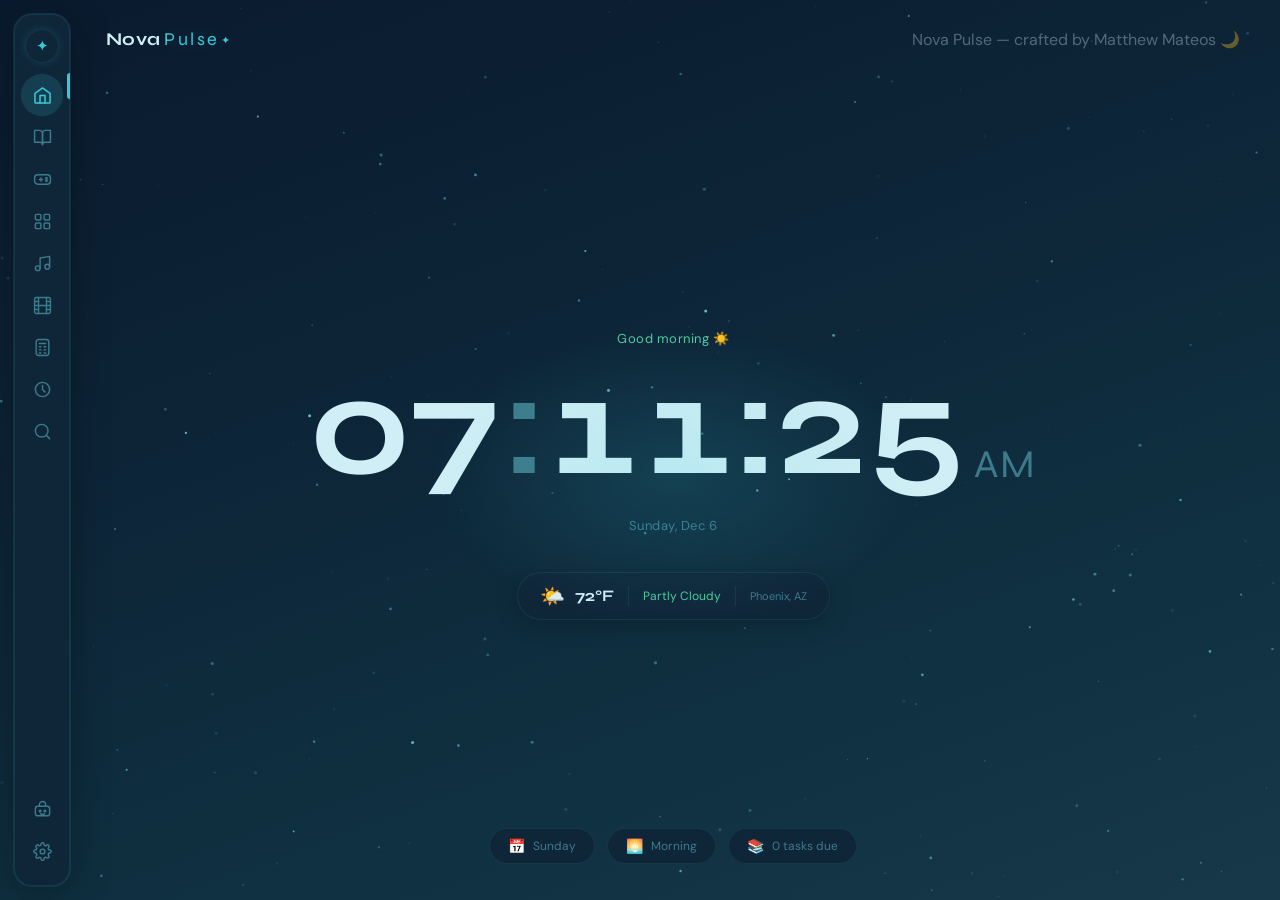
==== commit 3bb8f8b4: "Add files via upload" ====
--- a/index.html
+++ b/index.html
@@ -167,21 +167,12 @@
       <div class="games-header">
         <div>
           <div style="font-family:'Syne',sans-serif;font-size:26px;font-weight:800;color:var(--text);letter-spacing:-.5px;">Games ✦</div>
-          <div style="font-size:12px;color:var(--muted);margin-top:2px;">Your library · what's hot right now</div>
-        </div>
-        <div class="games-filters"><div class="gf active">All</div><div class="gf">RPG</div><div class="gf">Action</div><div class="gf">Indie</div><div class="gf">Online</div></div>
-      </div>
-      <div class="game-hero" onclick="openGameModal('Galactic Ops II')"><div class="game-hero-art">🌌</div><div class="game-hero-info"><div class="game-hero-tag">✦ Featured Drop</div><div class="game-hero-title">Galactic Ops II</div><div class="game-hero-desc">The most anticipated sequel is here. Drop into a new galaxy, build your squad, and dominate cross-platform multiplayer like never before.</div><div class="game-hero-badges"><div class="gbadge">🚀 Shooter</div><div class="gbadge">👥 Multiplayer</div><div class="gbadge">⭐ 4.9</div></div></div></div>
-      <div class="games-grid">
-        <div class="gcard" onclick="openGameModal('Speed Racer X')"><div class="gcard-badge">NEW</div><div class="gcard-thumb">🏎️</div><div class="gcard-body"><div class="gcard-title">Speed Racer X</div><div class="gcard-meta">Racing · 2024</div></div></div>
-        <div class="gcard" onclick="openGameModal('Dark Realm')"><div class="gcard-badge">HOT</div><div class="gcard-thumb">⚔️</div><div class="gcard-body"><div class="gcard-title">Dark Realm</div><div class="gcard-meta">RPG · Open World</div></div></div>
-        <div class="gcard" onclick="openGameModal('Mindrift')"><div class="gcard-thumb">🧩</div><div class="gcard-body"><div class="gcard-title">Mindrift</div><div class="gcard-meta">Puzzle · Indie</div></div></div>
-        <div class="gcard" onclick="openGameModal('Arena Pro')"><div class="gcard-badge">TOP</div><div class="gcard-thumb">🏆</div><div class="gcard-body"><div class="gcard-title">Arena Pro</div><div class="gcard-meta">Sports · Online</div></div></div>
-        <div class="gcard" onclick="openGameModal('Forest Survival')"><div class="gcard-thumb">🌲</div><div class="gcard-body"><div class="gcard-title">Forest Survival</div><div class="gcard-meta">Survival · Co-op</div></div></div>
-        <div class="gcard" onclick="openGameModal('Dead Sector')"><div class="gcard-badge">NEW</div><div class="gcard-thumb">🧟</div><div class="gcard-body"><div class="gcard-title">Dead Sector</div><div class="gcard-meta">Horror · Solo</div></div></div>
-        <div class="gcard" onclick="openGameModal('Dragon Keep')"><div class="gcard-thumb">🐉</div><div class="gcard-body"><div class="gcard-title">Dragon Keep</div><div class="gcard-meta">Fantasy · RPG</div></div></div>
-        <div class="gcard" onclick="openGameModal('Mech Storm')"><div class="gcard-badge">HOT</div><div class="gcard-thumb">🤖</div><div class="gcard-body"><div class="gcard-title">Mech Storm</div><div class="gcard-meta">Action · PvP</div></div></div>
+          <div style="font-size:12px;color:var(--muted);margin-top:2px;">Your library</div>
+        </div>
+      </div>
+      <div class="games-grid" id="games-grid">
         <div class="gcard" onclick="openGameModal('Scramjet')"><div class="gcard-badge">🔥</div><div class="gcard-thumb">✈️</div><div class="gcard-body"><div class="gcard-title">Scramjet</div><div class="gcard-meta">Arcade · Solo</div></div></div>
+        <div class="gcard" onclick="openGameModal('Lesson 27')"><div class="gcard-badge">📚</div><div class="gcard-thumb">📖</div><div class="gcard-body"><div class="gcard-title">Lesson 27</div><div class="gcard-meta">School · Lesson</div></div></div>
       </div>
     </div>
   </div>
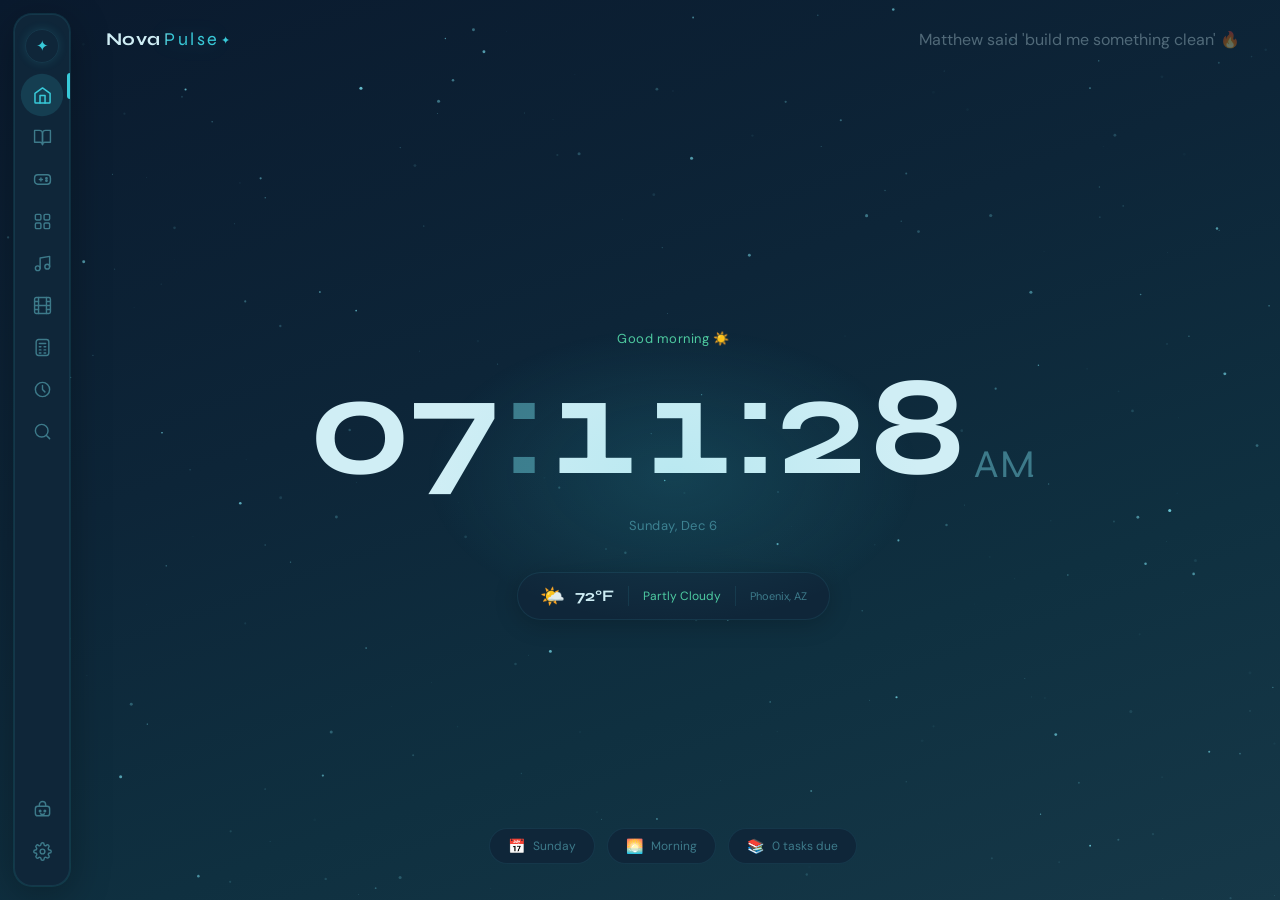
==== commit 2ca06287: "Update index.html" ====
--- a/index.html
+++ b/index.html
@@ -171,8 +171,10 @@
         </div>
       </div>
       <div class="games-grid" id="games-grid">
-        <div class="gcard" onclick="openGameModal('Scramjet')"><div class="gcard-badge">🔥</div><div class="gcard-thumb">✈️</div><div class="gcard-body"><div class="gcard-title">Scramjet</div><div class="gcard-meta">Arcade · Solo</div></div></div>
-        <div class="gcard" onclick="openGameModal('Lesson 27')"><div class="gcard-badge">📚</div><div class="gcard-thumb">📖</div><div class="gcard-body"><div class="gcard-title">Lesson 27</div><div class="gcard-meta">School · Lesson</div></div></div>
+        <div class="gcard" onclick="openGameModal('Fnaf 1')"><div class="gcard-badge">😱</div><div class="gcard-thumb">🐻</div><div class="gcard-body"><div class="gcard-title">Fnaf 1</div><div class="gcard-meta">Horror · Classic</div></div></div>
+        <div class="gcard" onclick="openGameModal('Basket Random')"><div class="gcard-badge">HOT</div><div class="gcard-thumb">🏀</div><div class="gcard-body"><div class="gcard-title">Basket Random</div><div class="gcard-meta">Sports · 2 Player</div></div></div>
+        <div class="gcard" onclick="openGameModal('Slope')"><div class="gcard-badge">🔥</div><div class="gcard-thumb">🔵</div><div class="gcard-body"><div class="gcard-title">Slope</div><div class="gcard-meta">Arcade · Solo</div></div></div>
+        <div class="gcard" onclick="openGameModal('Color Tunnel')"><div class="gcard-badge">NEW</div><div class="gcard-thumb">🌈</div><div class="gcard-body"><div class="gcard-title">Color Tunnel</div><div class="gcard-meta">Arcade · Solo</div></div></div>
       </div>
     </div>
   </div>
@@ -689,4 +691,4 @@
 </div><!-- /main -->
 <script src="app.js"></script>
 </body>
-</html>+</html>
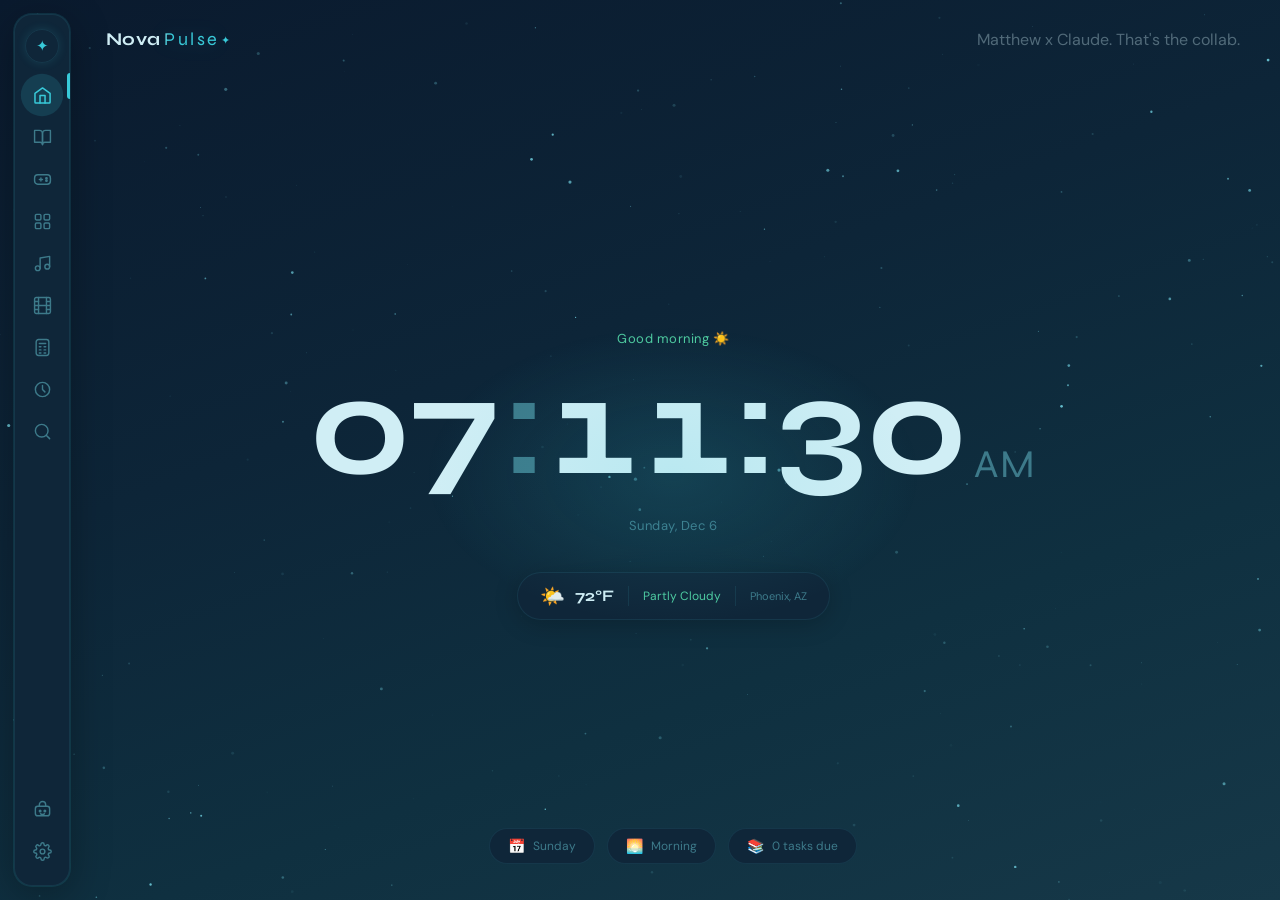
==== commit 6f548915: "Update index.html" ====
--- a/index.html
+++ b/index.html
@@ -167,14 +167,56 @@
       <div class="games-header">
         <div>
           <div style="font-family:'Syne',sans-serif;font-size:26px;font-weight:800;color:var(--text);letter-spacing:-.5px;">Games ✦</div>
-          <div style="font-size:12px;color:var(--muted);margin-top:2px;">Your library</div>
-        </div>
-      </div>
+          <div style="font-size:12px;color:var(--muted);margin-top:2px;">Your library · what's hot</div>
+        </div>
+        <button class="game-request-btn" onclick="openGameRequest()">
+          <svg viewBox="0 0 24 24" fill="none" stroke="currentColor" stroke-width="2" stroke-linecap="round" stroke-linejoin="round" width="13" height="13"><line x1="12" y1="5" x2="12" y2="19"/><line x1="5" y1="12" x2="19" y2="12"/></svg>
+          Request Game
+        </button>
+      </div>
+
+      <!-- Featured / Trending -->
+      <div class="game-hero" onclick="openGameModal('Basket Random')">
+        <div class="game-hero-art">🏀</div>
+        <div class="game-hero-info">
+          <div class="game-hero-tag">🔥 Trending Now</div>
+          <div class="game-hero-title">Basket Random</div>
+          <div class="game-hero-desc">Wacky two-player basketball with ragdoll physics and random madness every round. Easy to pick up, impossible to put down.</div>
+          <div class="game-hero-badges">
+            <div class="gbadge">🏀 Sports</div>
+            <div class="gbadge">👥 2 Player</div>
+            <div class="gbadge">😂 Ragdoll</div>
+          </div>
+        </div>
+      </div>
+
       <div class="games-grid" id="games-grid">
         <div class="gcard" onclick="openGameModal('Fnaf 1')"><div class="gcard-badge">😱</div><div class="gcard-thumb">🐻</div><div class="gcard-body"><div class="gcard-title">Fnaf 1</div><div class="gcard-meta">Horror · Classic</div></div></div>
         <div class="gcard" onclick="openGameModal('Basket Random')"><div class="gcard-badge">HOT</div><div class="gcard-thumb">🏀</div><div class="gcard-body"><div class="gcard-title">Basket Random</div><div class="gcard-meta">Sports · 2 Player</div></div></div>
         <div class="gcard" onclick="openGameModal('Slope')"><div class="gcard-badge">🔥</div><div class="gcard-thumb">🔵</div><div class="gcard-body"><div class="gcard-title">Slope</div><div class="gcard-meta">Arcade · Solo</div></div></div>
         <div class="gcard" onclick="openGameModal('Color Tunnel')"><div class="gcard-badge">NEW</div><div class="gcard-thumb">🌈</div><div class="gcard-body"><div class="gcard-title">Color Tunnel</div><div class="gcard-meta">Arcade · Solo</div></div></div>
+        <div class="gcard" onclick="openGameModal('Ragdoll Archers')"><div class="gcard-badge">HOT</div><div class="gcard-thumb">🏹</div><div class="gcard-body"><div class="gcard-title">Ragdoll Archers</div><div class="gcard-meta">Action · Solo</div></div></div>
+        <div class="gcard" onclick="openGameModal('Ragdoll Hit')"><div class="gcard-badge">NEW</div><div class="gcard-thumb">👊</div><div class="gcard-body"><div class="gcard-title">Ragdoll Hit</div><div class="gcard-meta">Action · Solo</div></div></div>
+        <div class="gcard" onclick="openGameModal('Death Run')"><div class="gcard-badge">🔥</div><div class="gcard-thumb">💀</div><div class="gcard-body"><div class="gcard-title">Death Run</div><div class="gcard-meta">Action · Solo</div></div></div>
+        <div class="gcard" onclick="openGameModal('Basket Bros')"><div class="gcard-badge">HOT</div><div class="gcard-thumb">🏀</div><div class="gcard-body"><div class="gcard-title">Basket Bros</div><div class="gcard-meta">Sports · 2 Player</div></div></div>
+      </div>
+    </div>
+  </div>
+
+  <!-- GAME REQUEST MODAL -->
+  <div class="game-modal-overlay" id="game-request-overlay" onclick="if(event.target===this)closeGameRequest()">
+    <div class="game-modal" style="max-height:420px;">
+      <div class="game-modal-hero" style="height:90px;font-size:36px;">🎮
+        <button class="game-modal-close" onclick="closeGameRequest()">✕</button>
+      </div>
+      <div class="game-modal-body" style="padding:20px 24px;">
+        <div class="game-modal-genre">✦ Community</div>
+        <div class="game-modal-title" style="font-size:20px;margin-bottom:14px;">Request a Game</div>
+        <input id="game-request-input" placeholder="Game name or URL..." style="width:100%;padding:12px 16px;border-radius:12px;background:var(--surface2);border:1px solid var(--border);color:var(--text);font-family:'DM Sans',sans-serif;font-size:14px;outline:none;box-sizing:border-box;transition:border-color .2s;" onfocus="this.style.borderColor='var(--accent)'" onblur="this.style.borderColor='var(--border)'">
+        <div style="font-size:11px;color:var(--muted);margin-top:8px;">Drop a game name or paste an iframe/URL and it'll get added ✦</div>
+      </div>
+      <div class="game-modal-footer">
+        <button class="game-play-btn" onclick="submitGameRequest()" style="font-size:14px;">Submit Request ✦</button>
       </div>
     </div>
   </div>
--- a/style.css
+++ b/style.css
@@ -665,4 +665,7 @@
 .typing span{width:6px;height:6px;border-radius:50%;background:var(--muted);animation:blink 1.2s infinite;}
 .typing span:nth-child(2){animation-delay:.2s;}
 .typing span:nth-child(3){animation-delay:.4s;}
-@keyframes spin{from{transform:rotate(0deg)}to{transform:rotate(360deg)}}+@keyframes spin{from{transform:rotate(0deg)}to{transform:rotate(360deg)}}
+/* ── Game Request Button ── */
+.game-request-btn{display:flex;align-items:center;gap:6px;padding:8px 16px;border-radius:50px;background:var(--surface);border:1px solid var(--border);color:var(--muted);font-family:'DM Sans',sans-serif;font-size:12px;font-weight:600;cursor:pointer;transition:all .2s;letter-spacing:.3px;}
+.game-request-btn:hover{border-color:var(--accent);color:var(--accent);background:var(--surface2);box-shadow:0 0 16px var(--glow);}
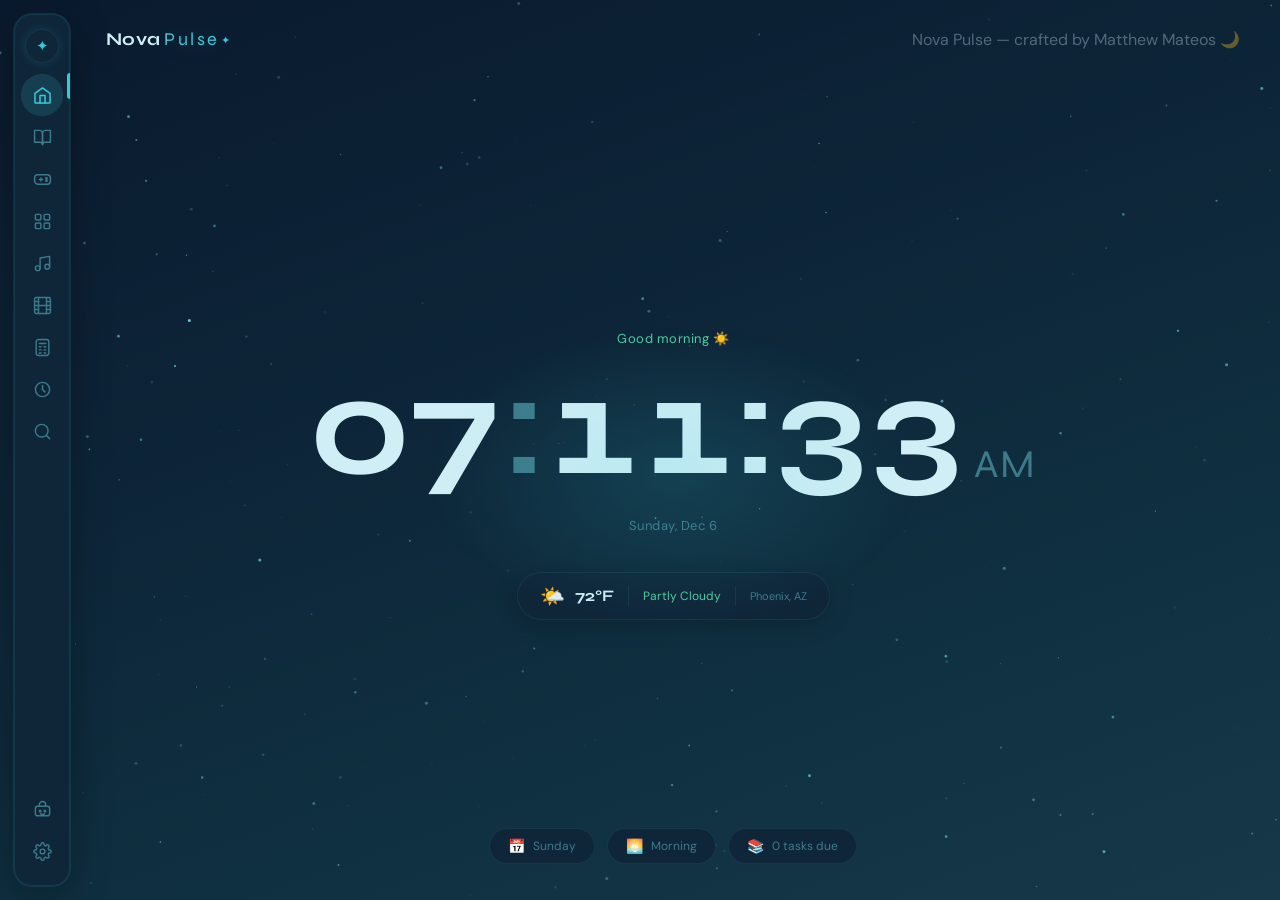
==== commit 9a280390: "Rename index (1).html to index.html" ====
--- a/index.html
+++ b/index.html
@@ -8,6 +8,9 @@
 <meta name="viewport" content="width=device-width, initial-scale=1.0">
 <title>Nova Pulse ✦</title>
 <link href="https://fonts.googleapis.com/css2?family=DM+Sans:ital,wght@0,300;0,400;0,500;0,600;1,300&family=Syne:wght@400;700;800&display=swap" rel="stylesheet">
+  <link rel="icon" type="image/png" href="favicon.png">
+  <link rel="apple-touch-icon" href="favicon.png">
+  <meta name="theme-color" content="#091924">
   <link rel="stylesheet" href="style.css">
 </head>
 <body>
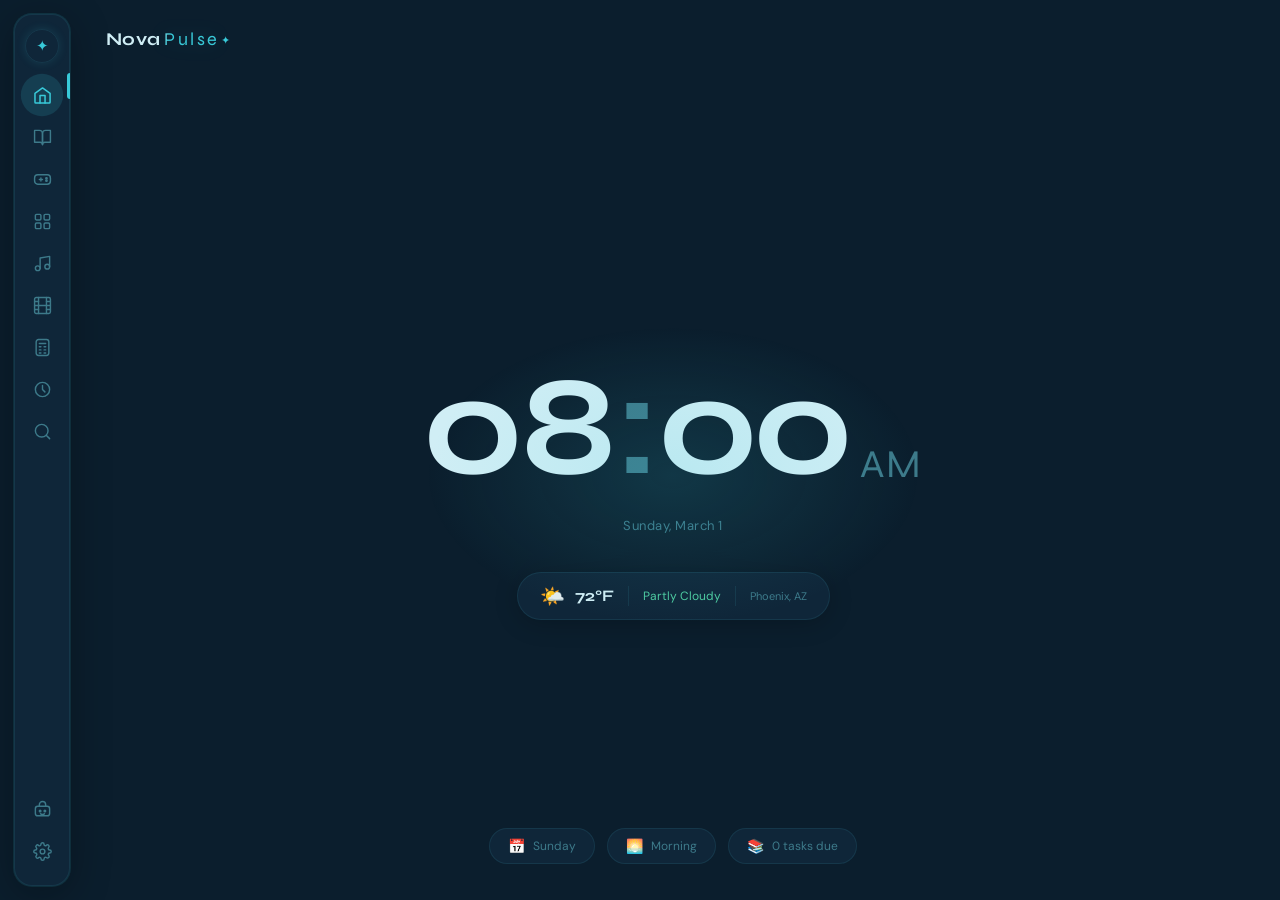
==== commit 57922ce2: "Rename index (2).html to index.html" ====
--- a/index.html
+++ b/index.html
@@ -8,8 +8,8 @@
 <meta name="viewport" content="width=device-width, initial-scale=1.0">
 <title>Nova Pulse ✦</title>
 <link href="https://fonts.googleapis.com/css2?family=DM+Sans:ital,wght@0,300;0,400;0,500;0,600;1,300&family=Syne:wght@400;700;800&display=swap" rel="stylesheet">
-  <link rel="icon" type="image/png" href="favicon.png">
-  <link rel="apple-touch-icon" href="favicon.png">
+  <link rel="icon" type="image/png" href="[data-uri]">
+  <link rel="apple-touch-icon" href="[data-uri]">
   <meta name="theme-color" content="#091924">
   <link rel="stylesheet" href="style.css">
 </head>
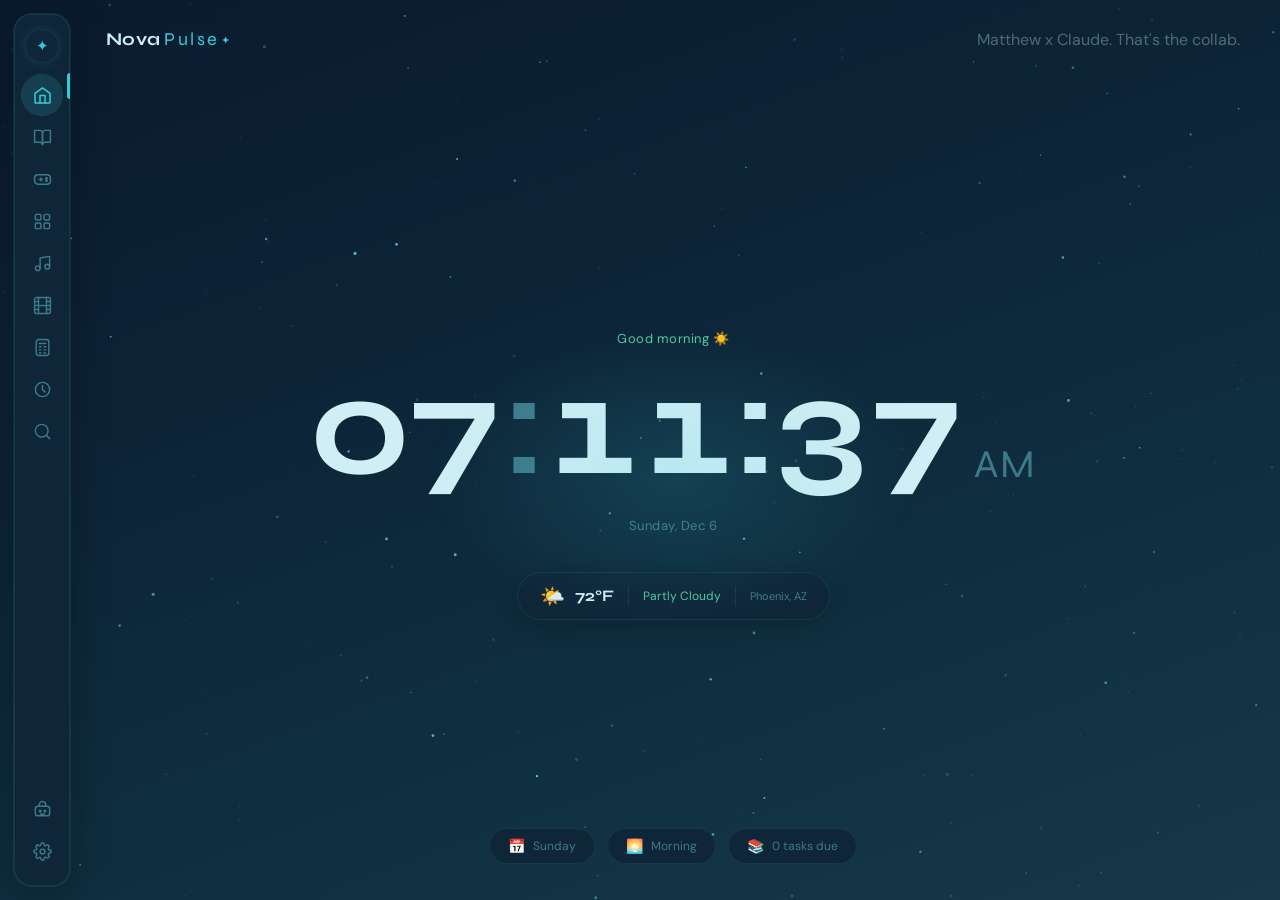
==== commit 445c96b5: "Update index.html" ====
--- a/index.html
+++ b/index.html
@@ -8,8 +8,8 @@
 <meta name="viewport" content="width=device-width, initial-scale=1.0">
 <title>Nova Pulse ✦</title>
 <link href="https://fonts.googleapis.com/css2?family=DM+Sans:ital,wght@0,300;0,400;0,500;0,600;1,300&family=Syne:wght@400;700;800&display=swap" rel="stylesheet">
-  <link rel="icon" type="image/png" href="[data-uri]">
-  <link rel="apple-touch-icon" href="[data-uri]">
+  <link rel="icon" type="image/png" href="[data-uri]">
+  <link rel="apple-touch-icon" href="[data-uri]">
   <meta name="theme-color" content="#091924">
   <link rel="stylesheet" href="style.css">
 </head>
